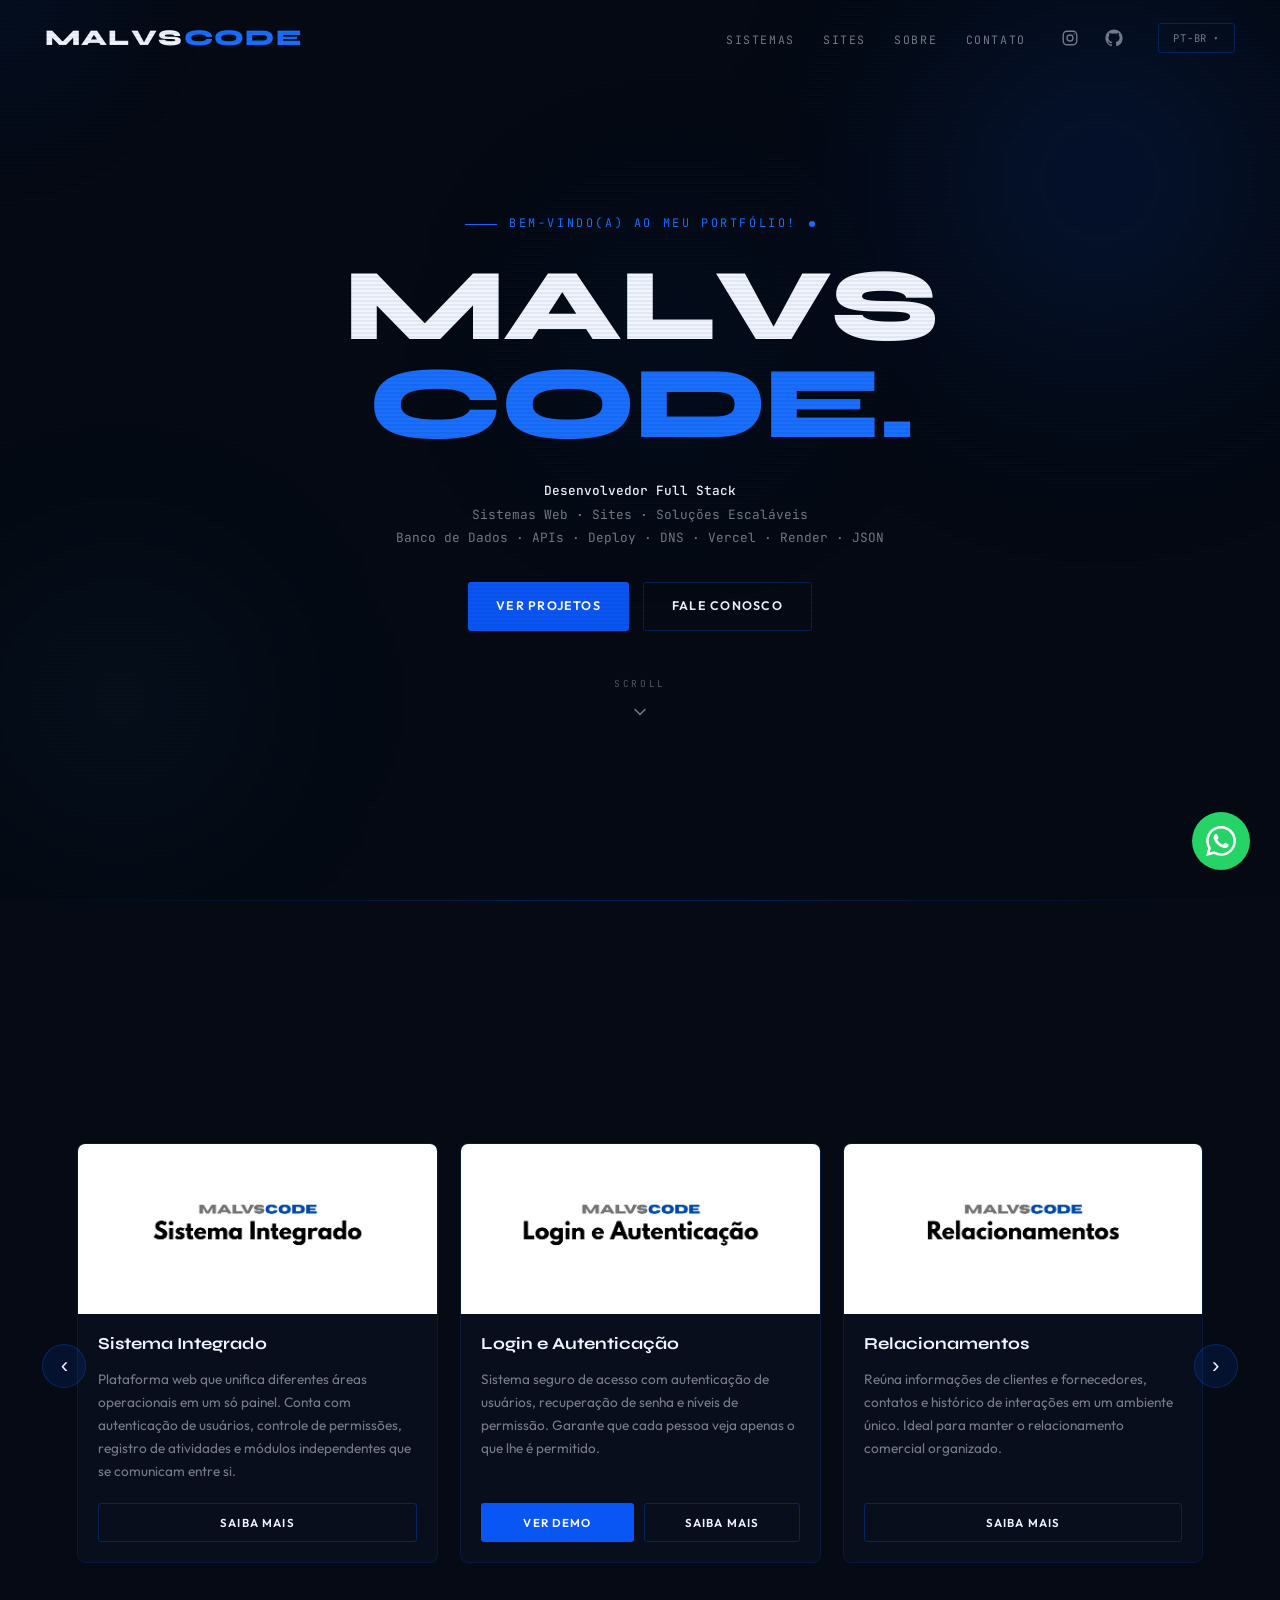
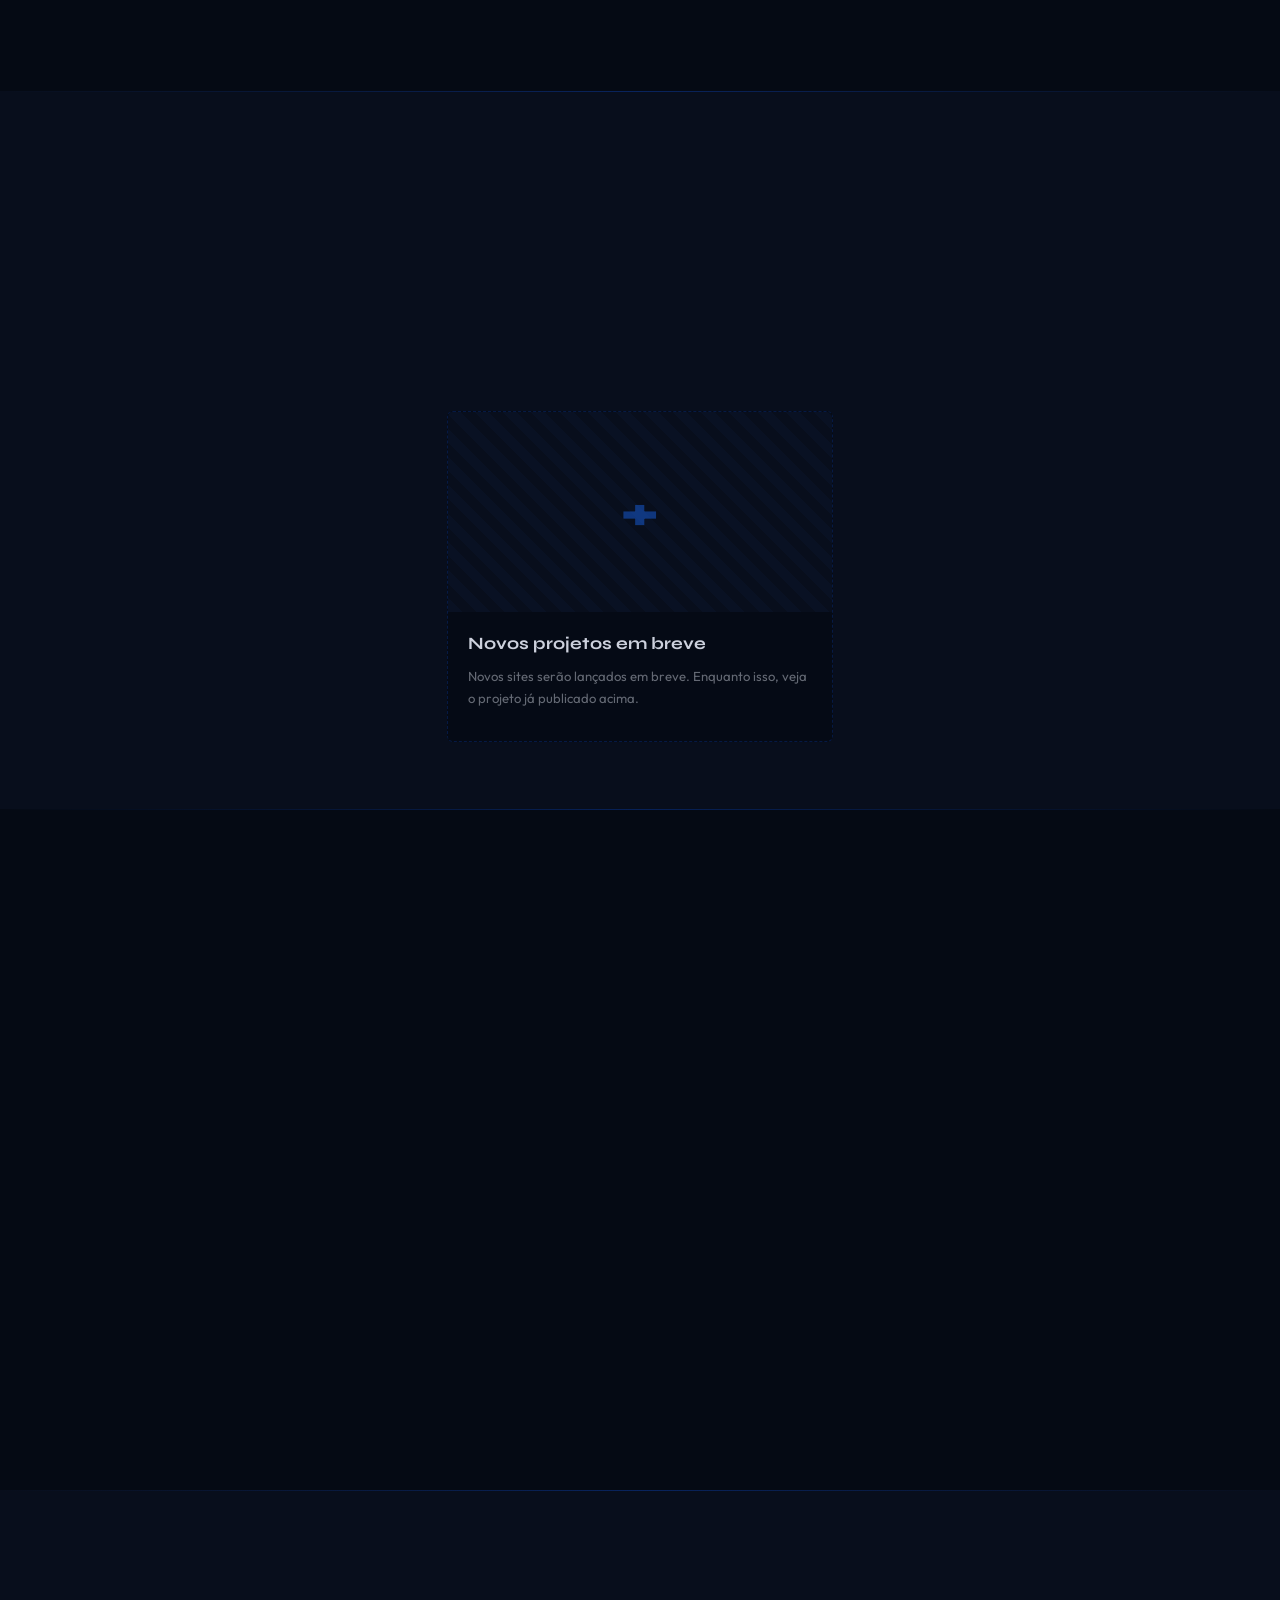
==== index.html @ 78f705e9 "Update index.html" ====
<!DOCTYPE html>
<html lang="pt-BR">
<head>
  <meta charset="UTF-8"/>
  <meta name="viewport" content="width=device-width, initial-scale=1.0"/>
  <title>MALVSCODE</title>
  <meta name="description" content="MALVSCODE desenvolve sites e software robustos, escaláveis e seguros. Sistemas web, APIs, banco de dados e soluções sob medida."/>

  <link rel="icon" type="image/png" href="imagens/malvscode-logo.png" sizes="32x32"/>
  <link rel="shortcut icon" type="image/png" href="imagens/malvscode-logo.png"/>
  <link rel="apple-touch-icon" href="imagens/malvscode-logo.png"/>

  <link rel="preconnect" href="https://fonts.googleapis.com"/>
  <link rel="preconnect" href="https://fonts.gstatic.com" crossorigin/>
  <link href="https://fonts.googleapis.com/css2?family=Syne:wght@400;600;700;800&family=JetBrains+Mono:wght@300;400;500&family=Outfit:wght@300;400;500;600&display=swap" rel="stylesheet"/>
  <link rel="stylesheet" href="styles.css"/>
</head>
<body>

<div class="cursor-glow" id="cursorGlow"></div>
<div class="bg-words" id="bgWords"></div>

<!-- ── NAV ── -->
<nav class="nav" id="nav">
  <div class="nav-logo">
    <a href="#inicio" class="nav-logo-txt">MALVS<span>CODE</span></a>
  </div>
  <button class="hamburger" id="hamburger" aria-label="Menu">
    <span></span><span></span><span></span>
  </button>
  <ul class="nav-links" id="navLinks">
    <li><a href="#sistemas" class="nav-link" data-key="nav-sistemas">Sistemas</a></li>
    <li><a href="#sites" class="nav-link" data-key="nav-sites">Sites</a></li>
    <li><a href="#processo" class="nav-link" data-key="nav-processo">Sobre</a></li>
    <li><a href="#contato" class="nav-link" data-key="nav-contato">Contato</a></li>

    <li class="nav-socials">
      <a href="https://instagram.com/malvscode" target="_blank" rel="noopener noreferrer" class="nav-social" aria-label="Instagram">
        <svg viewBox="0 0 24 24" fill="none" stroke="currentColor" stroke-width="1.8" stroke-linecap="round" stroke-linejoin="round">
          <rect x="3" y="3" width="18" height="18" rx="5" ry="5"/>
          <circle cx="12" cy="12" r="4"/>
          <circle cx="17.5" cy="6.5" r="0.9" fill="currentColor" stroke="none"/>
        </svg>
      </a>
      <a href="https://github.com/malvscodee" target="_blank" rel="noopener noreferrer" class="nav-social" aria-label="GitHub">
        <svg viewBox="0 0 24 24" fill="currentColor" aria-hidden="true">
          <path d="M12 .5C5.65.5.5 5.65.5 12c0 5.08 3.29 9.39 7.86 10.91.58.11.79-.25.79-.55 0-.27-.01-1.16-.02-2.1-3.2.7-3.87-1.36-3.87-1.36-.52-1.33-1.28-1.68-1.28-1.68-1.05-.72.08-.7.08-.7 1.16.08 1.77 1.19 1.77 1.19 1.03 1.77 2.7 1.26 3.36.96.1-.75.4-1.26.73-1.55-2.55-.29-5.24-1.28-5.24-5.69 0-1.26.45-2.29 1.19-3.1-.12-.29-.52-1.46.11-3.05 0 0 .97-.31 3.18 1.18a11.03 11.03 0 0 1 5.79 0c2.2-1.49 3.17-1.18 3.17-1.18.63 1.59.23 2.76.11 3.05.74.81 1.19 1.84 1.19 3.1 0 4.42-2.69 5.39-5.25 5.68.41.36.78 1.06.78 2.14 0 1.55-.01 2.8-.01 3.18 0 .3.21.67.8.55A11.5 11.5 0 0 0 23.5 12C23.5 5.65 18.35.5 12 .5z"/>
        </svg>
      </a>
    </li>

    <li>
      <div class="language-selector" id="langSelector">
        <button type="button" class="lang-current" id="langCurrent">PT-BR <span class="lang-arrow">▾</span></button>
        <div class="lang-dropdown" id="langDropdown">
          <button type="button" class="lang-option active" data-lang="pt">PT-BR</button>
          <button type="button" class="lang-option" data-lang="en">EN</button>
          <button type="button" class="lang-option" data-lang="es">ES</button>
        </div>
      </div>
    </li>
  </ul>
</nav>

<!-- ── WHATSAPP FLUTUANTE ── -->
<a href="https://wa.me/5527998201003?text=Olá!%20Vi%20o%20site%20da%20MALVSCODE%20e%20gostaria%20de%20conversar%20sobre%20um%20projeto." target="_blank" rel="noopener noreferrer" class="whatsapp-float" aria-label="WhatsApp">
  <svg viewBox="0 0 24 24" fill="white">
    <path d="M17.472 14.382c-.297-.149-1.758-.867-2.03-.967-.273-.099-.471-.148-.67.15-.197.297-.767.966-.94 1.164-.173.199-.347.223-.644.075-.297-.15-1.255-.463-2.39-1.475-.883-.788-1.48-1.761-1.653-2.059-.173-.297-.018-.458.13-.606.134-.133.298-.347.446-.52.149-.174.198-.298.298-.497.099-.198.05-.371-.025-.52-.075-.149-.669-1.612-.916-2.207-.242-.579-.487-.5-.669-.51-.173-.008-.371-.01-.57-.01-.198 0-.52.074-.792.372-.272.297-1.04 1.016-1.04 2.479 0 1.462 1.065 2.875 1.213 3.074.149.198 2.096 3.2 5.077 4.487.709.306 1.262.489 1.694.625.712.227 1.36.195 1.871.118.571-.085 1.758-.719 2.006-1.413.248-.694.248-1.289.173-1.413-.074-.124-.272-.198-.57-.347m-5.421 7.403h-.004a9.87 9.87 0 01-5.031-1.378l-.361-.214-3.741.982.998-3.648-.235-.374a9.86 9.86 0 01-1.51-5.26c.001-5.45 4.436-9.884 9.888-9.884 2.64 0 5.122 1.03 6.988 2.898a9.825 9.825 0 012.893 6.994c-.003 5.45-4.437 9.884-9.885 9.884m8.413-18.297A11.815 11.815 0 0012.05 0C5.495 0 .16 5.335.157 11.892c0 2.096.547 4.142 1.588 5.945L.057 24l6.305-1.654a11.882 11.882 0 005.683 1.448h.005c6.554 0 11.89-5.335 11.893-11.893a11.821 11.821 0 00-3.48-8.413z"/>
  </svg>
</a>

<!-- ── HERO ── -->
<section class="hero" id="inicio">
  <div class="orb orb-1"></div>
  <div class="orb orb-2"></div>
  <div class="orb orb-3"></div>
  <div class="container">
    <div class="hero-inner">

      <p class="hero-tag" data-key="hero-tag">Bem-vindo(a) ao meu portfólio!</p>

      <h1 class="hero-name">
        <span class="hero-name-line" data-key="hero-title1">MALVS</span>
        <span class="hero-name-accent" data-key="hero-title2">CODE.</span>
      </h1>

      <p class="hero-role" data-key="hero-role">
        <strong>Desenvolvedor Full Stack</strong><br>
        Sistemas Web · Sites · Soluções Escaláveis<br>
        Banco de Dados · APIs · Deploy · DNS · Vercel · Render · JSON
      </p>

      <div class="hero-actions">
        <a href="#sistemas" class="btn btn-blue" data-key="btn-projetos">Ver Projetos</a>
        <a href="#contato" class="btn btn-outline" data-key="btn-contato">Fale Conosco</a>
      </div>

      <a href="#sistemas" class="scroll-indicator" aria-label="Rolar para baixo">
        <span class="scroll-text">scroll</span>
        <svg class="scroll-chevron" viewBox="0 0 24 24" fill="none" stroke="currentColor" stroke-width="2" stroke-linecap="round" stroke-linejoin="round">
          <polyline points="6 9 12 15 18 9"/>
        </svg>
      </a>

    </div>
  </div>
</section>

<!-- ── SISTEMAS ── -->
<section class="projetos" id="sistemas">
  <div class="divider"></div>
  <div class="container">
    <div class="sec-header reveal">
      <div class="label" data-key="sistemas-label">Sistemas desenvolvidos</div>
      <h2 class="sec-title" data-key="sistemas-title">Projetos & <span>Sistemas Web</span></h2>
    </div>
    <div class="modulos-carousel-container">
      <div class="modulos-carousel-viewport">
        <div class="modulos-carousel-track" id="modulosTrack">

          <!-- Card: Sistema Integrado -->
          <div class="modulo-card" data-modulo="sistema-integrado">
            <div class="modulo-image"><img src="imagens/sistema-integrado/sistema-integrado.png" alt="Sistema Integrado" loading="lazy"/></div>
            <div class="modulo-header"><h3 class="modulo-nome" data-key="modulo1-nome">Sistema Integrado</h3></div>
            <p class="modulo-desc" data-key="modulo1-desc">Plataforma web que unifica diferentes áreas operacionais em um só painel. Conta com autenticação de usuários, controle de permissões, registro de atividades e módulos independentes que se comunicam entre si.</p>
            <div class="modulo-footer">
              <a href="#" class="btn btn-outline btn-sm modulo-saiba-mais" data-modulo="sistema-integrado" data-key="saiba-mais">Saiba Mais</a>
            </div>
          </div>

          <!-- Card: Login e Autenticação -->
          <div class="modulo-card" data-modulo="login-autenticacao">
            <div class="modulo-image"><img src="imagens/login-autenticacao/login-autenticacao.png" alt="Login e Autenticação" loading="lazy"/></div>
            <div class="modulo-header"><h3 class="modulo-nome" data-key="modulo-login-nome">Login e Autenticação</h3></div>
            <p class="modulo-desc" data-key="modulo-login-desc">Sistema seguro de acesso com autenticação de usuários, recuperação de senha e níveis de permissão. Garante que cada pessoa veja apenas o que lhe é permitido.</p>
            <div class="modulo-footer">
              <a href="/sistemas/login-autenticacao/" class="btn btn-blue btn-sm" data-key="ver-demo">Ver Demo</a>
              <a href="#" class="btn btn-outline btn-sm modulo-saiba-mais" data-modulo="login-autenticacao" data-key="saiba-mais">Saiba Mais</a>
            </div>
          </div>

          <!-- Card: Relacionamentos -->
          <div class="modulo-card" data-modulo="relacionamentos">
            <div class="modulo-image"><img src="imagens/relacionamentos/relacionamentos.png" alt="Relacionamentos" loading="lazy"/></div>
            <div class="modulo-header"><h3 class="modulo-nome" data-key="modulo9-nome">Relacionamentos</h3></div>
            <p class="modulo-desc" data-key="modulo9-desc">Reúna informações de clientes e fornecedores, contatos e histórico de interações em um ambiente único. Ideal para manter o relacionamento comercial organizado.</p>
            <div class="modulo-footer">
              <a href="#" class="btn btn-outline btn-sm modulo-saiba-mais" data-modulo="relacionamentos" data-key="saiba-mais">Saiba Mais</a>
            </div>
          </div>

          <!-- Card: Atendimento -->
          <div class="modulo-card" data-modulo="atendimento">
            <div class="modulo-image"><img src="imagens/atendimento/atendimento.png" alt="Sistema de Atendimento" loading="lazy"/></div>
            <div class="modulo-header"><h3 class="modulo-nome" data-key="modulo-atendimento-nome">Atendimento</h3></div>
            <p class="modulo-desc" data-key="modulo-atendimento-desc">Gestão completa de atendimentos e agendamentos: controle de status, observações, histórico do cliente, canais de contato e relatórios operacionais em um só lugar.</p>
            <div class="modulo-footer">
              <a href="/sistemas/atendimento/" class="btn btn-blue btn-sm" data-key="ver-demo">Ver Demo</a>
              <a href="#" class="btn btn-outline btn-sm modulo-saiba-mais" data-modulo="atendimento" data-key="saiba-mais">Saiba Mais</a>
            </div>
          </div>

          <!-- Card: Logística -->
          <div class="modulo-card" data-modulo="logistica">
            <div class="modulo-image"><img src="imagens/logistica/logistica.png" alt="Logística" loading="lazy"/></div>
            <div class="modulo-header"><h3 class="modulo-nome" data-key="modulo2-nome">Logística</h3></div>
            <p class="modulo-desc" data-key="modulo2-desc">Ferramenta para registrar e acompanhar transportadoras, cotações de frete e envios. Permite comparar opções, monitorar prazos, acompanhar status em tempo real e registrar confirmações de entrega.</p>
            <div class="modulo-footer">
              <a href="#" class="btn btn-outline btn-sm modulo-saiba-mais" data-modulo="logistica" data-key="saiba-mais">Saiba Mais</a>
            </div>
          </div>

          <!-- Card: Controle de Preços -->
          <div class="modulo-card" data-modulo="controle-precos">
            <div class="modulo-image"><img src="imagens/controle-precos/controle-precos.png" alt="Controle de Preços" loading="lazy"/></div>
            <div class="modulo-header"><h3 class="modulo-nome" data-key="modulo5-nome">Controle de Preços</h3></div>
            <p class="modulo-desc" data-key="modulo5-desc">Acompanhe os preços de itens e produtos cotados, compare valores entre fornecedores, identifique as melhores oportunidades e consulte o histórico de variações.</p>
            <div class="modulo-footer">
              <a href="#" class="btn btn-outline btn-sm modulo-saiba-mais" data-modulo="controle-precos" data-key="saiba-mais">Saiba Mais</a>
            </div>
          </div>

          <!-- Card: Estoque -->
          <div class="modulo-card" data-modulo="estoque">
            <div class="modulo-image"><img src="imagens/estoque/estoque.png" alt="Estoque" loading="lazy"/></div>
            <div class="modulo-header"><h3 class="modulo-nome" data-key="modulo6-nome">Estoque</h3></div>
            <p class="modulo-desc" data-key="modulo6-desc">Monitore a movimentação de itens e produtos com entradas, saídas, quantidades disponíveis e alertas de estoque baixo. O histórico completo garante rastreabilidade e controle.</p>
            <div class="modulo-footer">
              <a href="#" class="btn btn-outline btn-sm modulo-saiba-mais" data-modulo="estoque" data-key="saiba-mais">Saiba Mais</a>
            </div>
          </div>

          <!-- Card: Compras -->
          <div class="modulo-card" data-modulo="compras">
            <div class="modulo-image"><img src="imagens/compras/compras.png" alt="Compras" loading="lazy"/></div>
            <div class="modulo-header"><h3 class="modulo-nome" data-key="modulo8-nome">Compras</h3></div>
            <p class="modulo-desc" data-key="modulo8-desc">Tenha o histórico completo das suas compras organizado por itens, valores, datas, formas de pagamento e fornecedores. Fácil de consultar e comparar.</p>
            <div class="modulo-footer">
              <a href="#" class="btn btn-outline btn-sm modulo-saiba-mais" data-modulo="compras" data-key="saiba-mais">Saiba Mais</a>
            </div>
          </div>

          <!-- Card: Gestão de Pagamentos -->
          <div class="modulo-card" data-modulo="gestao-pagamentos">
            <div class="modulo-image"><img src="imagens/gestao-pagamentos/gestao-pagamentos.png" alt="Gestão de Pagamentos" loading="lazy"/></div>
            <div class="modulo-header"><h3 class="modulo-nome" data-key="modulo3-nome">Gestão de Pagamentos</h3></div>
            <p class="modulo-desc" data-key="modulo3-desc">Organize contas a pagar e a receber, pagamentos realizados e atrasados, além de histórico e relatórios financeiros. Tenha uma visão clara do seu fluxo de caixa em um só lugar.</p>
            <div class="modulo-footer">
              <a href="#" class="btn btn-outline btn-sm modulo-saiba-mais" data-modulo="gestao-pagamentos" data-key="saiba-mais">Saiba Mais</a>
            </div>
          </div>

        </div>
      </div>
      <button class="modulos-carousel-btn prev" id="modulosPrev" aria-label="Anterior">‹</button>
      <button class="modulos-carousel-btn next" id="modulosNext" aria-label="Próximo">›</button>
      <div class="modulos-carousel-dots" id="modulosDots"></div>
    </div>
  </div>
</section>

<!-- ── SITES ── -->
<section class="sites-section" id="sites">
  <div class="divider"></div>
  <div class="container">
    <div class="sec-header reveal">
      <div class="label" data-key="sites-label">Sites desenvolvidos</div>
      <h2 class="sec-title" data-key="sites-title">Sites & <span>Interfaces</span></h2>
      <p class="sec-subtitle" data-key="sites-sub">Projetos publicados e em desenvolvimento. Novos sites serão adicionados em breve.</p>
    </div>
    <div class="sites-grid">
      <div class="site-card reveal" data-d="1">
        <div class="site-preview">
          <img src="imagens/elevatevision.png" alt="Elevate Vision Agency" class="site-thumbnail" loading="lazy"/>
          <div class="site-preview-overlay"><span class="site-preview-icon">+</span></div>
        </div>
        <div class="site-info">
          <div class="site-name" data-key="site1-nome">Elevate Vision Agency</div>
          <a href="https://www.elevatevision.com.br" target="_blank" rel="noopener noreferrer" class="site-link">
            <span data-key="visitar-site">Visitar site</span>
            <svg width="12" height="12" viewBox="0 0 24 24" fill="none" stroke="currentColor" stroke-width="2.5"><line x1="5" y1="12" x2="19" y2="12"/><polyline points="12 5 19 12 12 19"/></svg>
          </a>
        </div>
      </div>

      <div class="site-card site-card-coming reveal" data-d="2">
        <div class="site-preview site-preview-coming">
          <span class="coming-icon">+</span>
        </div>
        <div class="site-info">
          <div class="site-name" data-key="site-coming-title">Novos projetos em breve</div>
          <p class="site-desc" data-key="site-coming-desc">Novos sites serão lançados em breve. Enquanto isso, veja o projeto já publicado acima.</p>
        </div>
      </div>
    </div>
  </div>
</section>

<!-- ── SOBRE O MEU TRABALHO ── -->
<section class="processo-section" id="processo">
  <div class="divider"></div>
  <div class="container">
    <div class="sec-header reveal">
      <div class="label" data-key="processo-label">Sobre o meu trabalho</div>
      <h2 class="sec-title" data-key="processo-title">Como eu <span>trabalho</span></h2>
      <p class="sec-subtitle" data-key="processo-sub">Um processo claro e transparente, do primeiro contato ao suporte contínuo — para você saber exatamente o que esperar em cada etapa.</p>
    </div>

    <div class="processo-grid">
      <div class="processo-card reveal" data-d="1">
        <div class="processo-num">01</div>
        <h3 class="processo-title" data-key="processo1-title">Descoberta</h3>
        <p class="processo-desc" data-key="processo1-desc">Conversamos sobre sua ideia, objetivos e necessidades. Entendo o contexto do seu negócio antes de propor qualquer solução.</p>
      </div>

      <div class="processo-card reveal" data-d="2">
        <div class="processo-num">02</div>
        <h3 class="processo-title" data-key="processo2-title">Planejamento</h3>
        <p class="processo-desc" data-key="processo2-desc">Definimos escopo, funcionalidades, prazos e investimento. Você recebe uma proposta clara, sem letras miúdas.</p>
      </div>

      <div class="processo-card reveal" data-d="3">
        <div class="processo-num">03</div>
        <h3 class="processo-title" data-key="processo3-title">Desenvolvimento</h3>
        <p class="processo-desc" data-key="processo3-desc">Codificação com acompanhamento. Você vê o progresso em tempo real e pode sugerir ajustes durante o caminho.</p>
      </div>

      <div class="processo-card reveal" data-d="4">
        <div class="processo-num">04</div>
        <h3 class="processo-title" data-key="processo4-title">Entrega & Deploy</h3>
        <p class="processo-desc" data-key="processo4-desc">Publicação, configuração de domínio, DNS e testes finais. Seu projeto no ar, funcionando e pronto para uso.</p>
      </div>

      <div class="processo-card reveal" data-d="4">
        <div class="processo-num">05</div>
        <h3 class="processo-title" data-key="processo5-title">Suporte</h3>
        <p class="processo-desc" data-key="processo5-desc">Acompanhamento pós-entrega, correções e evolução contínua. Seu sistema não fica parado no tempo.</p>
      </div>
    </div>
  </div>
</section>

<!-- ── CONTATO ── -->
<section class="contato" id="contato">
  <div class="divider"></div>
  <div class="container">
    <div class="contato-inner reveal">
      <div class="label" data-key="contato-label">Contato</div>
      <h2 class="sec-title" data-key="contato-title">Vamos <span>trabalhar juntos?</span></h2>
      <p class="contato-sub" data-key="contato-sub">Disponível para novos projetos.<br>Entre em contato e vamos conversar sobre sua ideia.</p>

      <div class="contact-cards">
        <a href="tel:+5527998201003" class="contact-card">
          <div class="contact-icon">
            <svg width="20" height="20" viewBox="0 0 24 24" fill="none" stroke="currentColor" stroke-width="1.8"><path d="M22 16.92v3a2 2 0 01-2.18 2 19.79 19.79 0 01-8.63-3.07A19.5 19.5 0 013.07 9.81a19.79 19.79 0 01-3.07-8.68A2 2 0 012 1h3a2 2 0 012 1.72c.127.96.361 1.903.7 2.81a2 2 0 01-.45 2.11L6.09 8.91a16 16 0 006 6l1.27-1.27a2 2 0 012.11-.45c.907.339 1.85.573 2.81.7A2 2 0 0122 16.92z"/></svg>
          </div>
          <div>
            <div class="contact-label" data-key="telefone">WhatsApp / Telefone</div>
            <div class="contact-value">(27) 99820-1003</div>
          </div>
        </a>
        <a href="mailto:malvscode@gmail.com" class="contact-card">
          <div class="contact-icon">
            <svg width="20" height="20" viewBox="0 0 24 24" fill="none" stroke="currentColor" stroke-width="1.8"><path d="M4 4h16c1.1 0 2 .9 2 2v12c0 1.1-.9 2-2 2H4c-1.1 0-2-.9-2-2V6c0-1.1.9-2 2-2z"/><polyline points="22,6 12,13 2,6"/></svg>
          </div>
          <div>
            <div class="contact-label" data-key="email">E-mail</div>
            <div class="contact-value">malvscode@gmail.com</div>
          </div>
        </a>
      </div>

      <div class="contact-cards contact-cards-socials">
        <a href="https://instagram.com/malvscode" target="_blank" rel="noopener noreferrer" class="contact-card">
          <div class="contact-icon">
            <svg width="20" height="20" viewBox="0 0 24 24" fill="none" stroke="currentColor" stroke-width="1.8" stroke-linecap="round" stroke-linejoin="round">
              <rect x="3" y="3" width="18" height="18" rx="5" ry="5"/>
              <circle cx="12" cy="12" r="4"/>
              <circle cx="17.5" cy="6.5" r="0.9" fill="currentColor" stroke="none"/>
            </svg>
          </div>
          <div>
            <div class="contact-label" data-key="instagram-label">Instagram</div>
            <div class="contact-value">@malvscode</div>
          </div>
        </a>
        <a href="https://github.com/malvscodee" target="_blank" rel="noopener noreferrer" class="contact-card">
          <div class="contact-icon">
            <svg width="20" height="20" viewBox="0 0 24 24" fill="currentColor" aria-hidden="true">
              <path d="M12 .5C5.65.5.5 5.65.5 12c0 5.08 3.29 9.39 7.86 10.91.58.11.79-.25.79-.55 0-.27-.01-1.16-.02-2.1-3.2.7-3.87-1.36-3.87-1.36-.52-1.33-1.28-1.68-1.28-1.68-1.05-.72.08-.7.08-.7 1.16.08 1.77 1.19 1.77 1.19 1.03 1.77 2.7 1.26 3.36.96.1-.75.4-1.26.73-1.55-2.55-.29-5.24-1.28-5.24-5.69 0-1.26.45-2.29 1.19-3.1-.12-.29-.52-1.46.11-3.05 0 0 .97-.31 3.18 1.18a11.03 11.03 0 0 1 5.79 0c2.2-1.49 3.17-1.18 3.17-1.18.63 1.59.23 2.76.11 3.05.74.81 1.19 1.84 1.19 3.1 0 4.42-2.69 5.39-5.25 5.68.41.36.78 1.06.78 2.14 0 1.55-.01 2.8-.01 3.18 0 .3.21.67.8.55A11.5 11.5 0 0 0 23.5 12C23.5 5.65 18.35.5 12 .5z"/>
            </svg>
          </div>
          <div>
            <div class="contact-label" data-key="github-label">GitHub</div>
            <div class="contact-value">malvscodee</div>
          </div>
        </a>
      </div>

      <div class="contact-cta">
        <a href="https://wa.me/5527998201003?text=Olá!%20Vi%20o%20site%20da%20MALVSCODE%20e%20gostaria%20de%20conversar%20sobre%20um%20projeto." target="_blank" rel="noopener noreferrer" class="btn btn-blue">
          <svg width="17" height="17" viewBox="0 0 24 24" fill="currentColor"><path d="M17.472 14.382c-.297-.149-1.758-.867-2.03-.967-.273-.099-.471-.148-.67.15-.197.297-.767.966-.94 1.164-.173.199-.347.223-.644.075-.297-.15-1.255-.463-2.39-1.475-.883-.788-1.48-1.761-1.653-2.059-.173-.297-.018-.458.13-.606.134-.133.298-.347.446-.52.149-.174.198-.298.298-.497.099-.198.05-.371-.025-.52-.075-.149-.669-1.612-.916-2.207-.242-.579-.487-.5-.669-.51-.173-.008-.371-.01-.57-.01-.198 0-.52.074-.792.372-.272.297-1.04 1.016-1.04 2.479 0 1.462 1
---- styles.css ----
/* ═══════════════════════════════════════════
   MALVSCODE PORTFOLIO — DARK TECH AESTHETIC
═══════════════════════════════════════════ */
:root {
  --bg:       #050a14;
  --bg2:      #080e1c;
  --bg3:      #0a1225;
  --blue:     #0a56f5;
  --blue-b:   #1a6fff;
  --blue-dim: rgba(10,86,245,0.12);
  --blue-bd:  rgba(10,86,245,0.3);
  --cyan:     #38bdf8;
  --white:    #f0f4ff;
  --muted:    rgba(240,244,255,0.48);
  --soft:     rgba(240,244,255,0.78);
  --mono:     'JetBrains Mono', monospace;
  --display:  'Syne', sans-serif;
  --body:     'Outfit', sans-serif;
  --ease:     cubic-bezier(0.22,1,0.36,1);
  --max:      1320px;

  --carousel-gap: 22px;
  --carousel-cards: 3;
}
*,*::before,*::after{box-sizing:border-box;margin:0;padding:0}
html{scroll-behavior:smooth;font-size:16px}
body{
  background:var(--bg);
  color:var(--white);
  font-family:var(--body);
  line-height:1.65;
  overflow-x:hidden;
  -webkit-font-smoothing:antialiased;
}
a{text-decoration:none;color:inherit}
ul{list-style:none}
img{max-width:100%;display:block}

/* ── BACKGROUND ANIMADO ── */
.bg-words {
  position: fixed;
  inset: 0;
  z-index: 0;
  pointer-events: none;
  overflow: hidden;
  opacity: 0.10;
}
.word {
  position: absolute;
  font-family: var(--mono);
  font-size: 0.7rem;
  color: var(--white);
  white-space: nowrap;
  animation: floatWord 35s linear infinite;
  opacity: 0.3;
  text-shadow: 0 0 20px rgba(10,86,245,0.08);
}
@keyframes floatWord {
  0% { transform: translateY(0) translateX(0); opacity: 0.1; }
  10% { opacity: 0.4; }
  90% { opacity: 0.4; }
  100% { transform: translateY(-100vh) translateX(30px); opacity: 0; }
}

/* ── CURSOR GLOW ── */
.cursor-glow{
  position:fixed;width:420px;height:420px;border-radius:50%;
  background:radial-gradient(circle,rgba(10,86,245,0.06) 0%,transparent 70%);
  pointer-events:none;z-index:0;transform:translate(-50%,-50%);
  transition:transform 0.08s linear;
}

/* ── SCANLINES ── */
body::after{
  content:'';position:fixed;inset:0;pointer-events:none;z-index:9999;
  background:repeating-linear-gradient(0deg,transparent,transparent 2px,rgba(0,0,0,0.05) 2px,rgba(0,0,0,0.05) 4px);
}

/* ── CONTAINER ── */
.container{
  max-width:var(--max);
  margin:0 auto;
  padding:0 clamp(20px, 3vw, 48px);
  position:relative;
  z-index:1;
  width:100%;
}

/* ── REVEAL ── */
.reveal{opacity:0;transform:translateY(36px);transition:opacity 0.75s var(--ease),transform 0.75s var(--ease)}
.reveal.vis{opacity:1;transform:none}
.reveal[data-d="1"]{transition-delay:.08s}
.reveal[data-d="2"]{transition-delay:.16s}
.reveal[data-d="3"]{transition-delay:.24s}
.reveal[data-d="4"]{transition-delay:.32s}

/* ── LABEL / TITLE ── */
.label{
  font-family:var(--mono);
  font-size:0.72rem;
  font-weight:400;
  letter-spacing:0.22em;text-transform:uppercase;color:var(--blue-b);
  display:inline-flex;align-items:center;gap:10px;margin-bottom:18px;
}
.label::before{content:'//';color:var(--blue-b);opacity:0.5}

.sec-title{
  font-family:var(--display);
  font-size:clamp(1.7rem, 3vw, 2.6rem);
  font-weight:800;line-height:1.1;color:var(--white);
}
.sec-title span{color:var(--blue-b)}

.sec-subtitle{
  font-size:0.95rem;
  color:var(--muted);
  line-height:1.8;
  max-width:640px;
  margin-top:14px;
}

/* ── BUTTONS ── */
.btn{
  display:inline-flex;align-items:center;gap:9px;
  padding:13px 28px;
  font-family:var(--body);
  font-size:0.78rem;
  font-weight:600;letter-spacing:0.1em;text-transform:uppercase;
  border:none;cursor:pointer;border-radius:3px;
  transition:all 0.3s var(--ease);position:relative;overflow:hidden;
}
.btn::after{
  content:'';position:absolute;inset:0;
  background:rgba(255,255,255,0.06);opacity:0;transition:opacity 0.3s;
}
.btn:hover::after{opacity:1}
.btn-blue{background:var(--blue);color:#fff}
.btn-blue:hover{background:var(--blue-b);transform:translateY(-2px);box-shadow:0 8px 32px rgba(10,86,245,0.4)}
.btn-outline{background:transparent;color:var(--white);border:1px solid var(--blue-bd)}
.btn-outline:hover{border-color:var(--blue);color:var(--cyan);transform:translateY(-2px)}
.btn-sm{padding:9px 22px;font-size:0.72rem}

/* ── WHATSAPP FLOAT ── */
.whatsapp-float {
  position: fixed;
  bottom: 30px;
  right: 30px;
  z-index: 10000;
  width: 58px;
  height: 58px;
  background: #25d366;
  border-radius: 50%;
  display: flex;
  align-items: center;
  justify-content: center;
  transition: transform 0.25s var(--ease), background 0.25s var(--ease);
  cursor: pointer;
}
.whatsapp-float:hover {
  transform: scale(1.06);
  background: #20bd5a;
}
.whatsapp-float svg { width: 30px; height: 30px; }

/* ═══════════════════════════════════════════
   NAV
═══════════════════════════════════════════ */
.nav{
  position:fixed;top:0;left:0;right:0;z-index:1000;
  display:flex;align-items:center;justify-content:space-between;
  padding:20px clamp(24px, 3.5vw, 48px);
  transition:all 0.4s var(--ease);
}
.nav.scrolled{
  background:rgba(5,10,20,0.92);backdrop-filter:blur(20px);
  padding:12px clamp(24px, 3.5vw, 48px);
  border-bottom:1px solid rgba(10,86,245,0.15);
}
.nav-logo{display:flex;align-items:center;gap:12px}
.nav-logo-txt{
  font-family:var(--display);
  font-size:1.4rem;
  font-weight:800;
  letter-spacing:0.06em;color:var(--white);
  text-decoration:none;
  cursor:pointer;
  transition:opacity 0.25s var(--ease);
}
.nav-logo-txt:hover{ opacity:0.85; }
.nav-logo-txt span{color:var(--blue-b)}

.nav-links{display:flex;align-items:center;gap:clamp(20px, 2.2vw, 34px)}
.nav-link{
  font-family:var(--mono);
  font-size:0.72rem;
  font-weight:400;
  letter-spacing:0.14em;text-transform:uppercase;color:var(--muted);
  transition:color 0.3s;position:relative;
}
.nav-link::after{
  content:'';position:absolute;bottom:-3px;left:0;right:0;
  height:1px;background:var(--blue-b);transform:scaleX(0);
  transition:transform 0.3s var(--ease);transform-origin:left;
}
.nav-link:hover{color:var(--white)}
.nav-link:hover::after{transform:scaleX(1)}

.nav-socials{
  display:flex;
  align-items:center;
  gap:12px;
}
.nav-social{
  display:inline-flex;
  align-items:center;
  justify-content:center;
  width:32px;
  height:32px;
  color:var(--muted);
  border-radius:50%;
  transition:color 0.25s var(--ease), transform 0.25s var(--ease), background 0.25s var(--ease);
}
.nav-social svg{ width:18px; height:18px; }
.nav-social:hover{
  color:var(--blue-b);
  background:var(--blue-dim);
  transform:translateY(-1px);
}

.hamburger{display:none;flex-direction:column;gap:5px;background:none;border:none;cursor:pointer;padding:4px}
.hamburger span{display:block;width:22px;height:1px;background:var(--white);transition:all 0.35s var(--ease)}
.hamburger.open span:nth-child(1){transform:translateY(6px) rotate(45deg)}
.hamburger.open span:nth-child(2){opacity:0}
.hamburger.open span:nth-child(3){transform:translateY(-6px) rotate(-45deg)}

/* ── LANGUAGE SELECTOR ── */
.language-selector { position: relative; }
.lang-current {
  background: transparent;
  border: 1px solid var(--blue-bd);
  color: var(--muted);
  padding: 7px 14px;
  border-radius: 3px;
  font-family: var(--mono);
  font-size: 0.66rem;
  cursor: pointer;
  transition: all 0.3s var(--ease);
  letter-spacing: 0.08em;
  display: flex;
  align-items: center;
  gap: 6px;
  white-space: nowrap;
}
.lang-current:hover{ border-color: var(--blue); color: var(--white); }
.lang-arrow{ font-size: 0.6rem; transition: transform 0.25s var(--ease); }
.language-selector.open .lang-arrow{ transform: rotate(180deg); }

.lang-dropdown{
  display: none;
  flex-direction: column;
  position: absolute;
  top: calc(100% + 8px);
  left: 0;
  min-width: 100px;
  background: var(--bg2);
  border: 1px solid rgba(10,86,245,0.25);
  border-radius: 6px;
  overflow: hidden;
  z-index: 1200;
  box-shadow: 0 16px 40px rgba(0,0,0,0.45);
}
.language-selector.open .lang-dropdown{ display: flex; }

.lang-option{
  background: transparent;
  border: none;
  color: var(--muted);
  padding: 10px 16px;
  font-family: var(--mono);
  font-size: 0.62rem;
  letter-spacing: 0.08em;
  text-align: left;
  cursor: pointer;
  transition: all 0.2s var(--ease);
}
.lang-option:hover{ background: var(--blue-dim); color: var(--white); }
.lang-option.active{ color: var(--blue-b); background: var(--blue-dim); cursor: default; }

/* ═══════════════════════════════════════════
   HERO
═══════════════════════════════════════════ */
.hero{
  position:relative;
  min-height:100vh;
  min-height:100svh;
  display:flex;
  align-items:center;
  justify-content:center;
  padding:clamp(90px, 11vh, 130px) 0 clamp(50px, 7vh, 80px);
  overflow:hidden;
}

.orb{position:absolute;border-radius:50%;filter:blur(100px);pointer-events:none}
.orb-1{width:560px;height:560px;background:radial-gradient(circle,rgba(10,86,245,0.20) 0%,transparent 65%);right:-100px;top:-100px;animation:float1 14s ease-in-out infinite}
.orb-2{width:400px;height:400px;background:radial-gradient(circle,rgba(56,189,248,0.08) 0%,transparent 65%);left:-80px;bottom:0;animation:float2 18s ease-in-out infinite}
.orb-3{width:320px;height:320px;background:radial-gradient(circle,rgba(10,86,245,0.12) 0%,transparent 65%);left:40%;top:20%;animation:float1 10s ease-in-out infinite reverse}
@keyframes float1{0%,100%{transform:translateY(0)}50%{transform:translateY(-30px)}}
@keyframes float2{0%,100%{transform:translateY(0)}50%{transform:translateY(25px)}}

.hero-inner{
  position:relative;
  z-index:1;
  display:flex;
  flex-direction:column;
  align-items:center;
  text-align:center;
  width:min(92vw, 900px);
  margin:0 auto;
  padding:0 8px;
}

.hero-tag{
  font-family:var(--mono);
  font-size:0.74rem;
  letter-spacing:0.22em;
  text-transform:uppercase;color:var(--blue-b);
  margin-bottom:clamp(16px, 2.6vh, 24px);
  display:inline-flex;align-items:center;gap:12px;
  opacity:0;animation:fadeUp 0.8s var(--ease) 0.1s forwards;
}
.hero-tag::before{content:'';width:32px;height:1px;background:var(--blue-b)}
.hero-tag::after{content:'';width:6px;height:6px;border-radius:50%;background:var(--blue-b);animation:blink 1.4s ease infinite}
@keyframes blink{0%,100%{opacity:1}50%{opacity:0.2}}

.hero-name{
  font-family:var(--display);
  font-size:clamp(3rem, 8vw, 7rem);
  font-weight:800;
  line-height:0.95;
  letter-spacing:-0.025em;
  color:var(--white);
  margin-bottom:clamp(22px, 3vh, 32px);
  display:flex;
  flex-direction:column;
  align-items:center;
  opacity:0;animation:fadeUp 0.9s var(--ease) 0.25s forwards;
}
.hero-name-line{ display:block; color:var(--white); }
.hero-name-accent{ display:block; color:var(--blue-b); }

.hero-role{
  font-family:var(--mono);
  font-size:clamp(0.8rem, 1vw, 0.95rem);
  color:var(--muted);
  margin-bottom:clamp(28px, 3.6vh, 42px);
  line-height:1.85;
  max-width:720px;
  opacity:0;animation:fadeUp 0.9s var(--ease) 0.4s forwards;
}
.hero-role strong{color:var(--white);font-weight:500}

.hero-actions{
  display:flex;
  gap:14px;
  flex-wrap:wrap;
  justify-content:center;
  opacity:0;animation:fadeUp 0.9s var(--ease) 0.55s forwards;
}

.scroll-indicator{
  display:flex;
  flex-direction:column;
  align-items:center;
  gap:10px;
  margin-top:clamp(32px, 5vh, 56px);
  color:var(--muted);
  text-decoration:none;
  transition:color 0.3s var(--ease);
  opacity:0;
  animation:fadeUp 0.9s var(--ease) 0.75s forwards;
  cursor:pointer;
}
.scroll-indicator:hover{ color:var(--blue-b); }

.scroll-text{
  font-family:var(--mono);
  font-size:0.6rem;
  letter-spacing:0.28em;
  text-transform:uppercase;
  opacity:0.7;
}
.scroll-chevron{
  width:20px;
  height:20px;
  animation:scrollBounce 1.8s ease-in-out infinite;
}
@keyframes scrollBounce{
  0%,100%{ transform:translateY(0); opacity:0.5; }
  50%    { transform:translateY(6px); opacity:1; }
}

@keyframes fadeUp{from{opacity:0;transform:translateY(28px)}to{opacity:1;transform:none}}

/* ═══════════════════════════════════════════
   SECTIONS COMMON
═══════════════════════════════════════════ */
section{
  padding:clamp(70px, 8vw, 110px) 0;
  position:relative;
  z-index:1;
}
.sec-header{margin-bottom:clamp(40px, 4.5vw, 56px)}

.divider{
  position:absolute;top:0;left:0;right:0;height:1px;
  background:linear-gradient(90deg,transparent,rgba(10,86,245,0.3),transparent);
}

/* ═══════════════════════════════════════════
   CARROSSEL DE MÓDULOS
═══════════════════════════════════════════ */
.modulos-carousel-container {
  position: relative;
  width: 100%;
  margin: 0;
  padding: 0 clamp(20px, 3vw, 44px);
}

.modulos-carousel-viewport {
  overflow: hidden;
  width: 100%;
  border-radius: 8px;
}

.modulos-carousel-track {
  display: flex;
  transition: transform 0.5s var(--ease);
  gap: var(--carousel-gap);
  padding: 0;
  will-change: transform;
}

.modulo-card {
  flex: 0 0 calc((100% - (var(--carousel-cards) - 1) * var(--carousel-gap)) / var(--carousel-cards));
  background: var(--bg2);
  border: 1px solid rgba(10,86,245,0.15);
  border-radius: 8px;
  overflow: hidden;
  transition: border-color 0.35s var(--ease), box-shadow 0.35s var(--ease), transform 0.35s var(--ease);
  display: flex;
  flex-direction: column;
}
.modulo-card:hover {
  border-color: rgba(10,86,245,0.4);
  transform: translateY(-4px);
  box-shadow: 0 16px 48px rgba(10,86,245,0.12);
}
.modulo-image {
  width: 100%;
  height: 170px;
  overflow: hidden;
  background: var(--bg3);
}
.modulo-image img {
  width: 100%;
  height: 100%;
  object-fit: cover;
  transition: transform 0.4s var(--ease);
}
.modulo-card:hover .modulo-image img { transform: scale(1.05); }

.modulo-header {
  padding: 16px 20px 0;
  display: flex;
  align-items: center;
  gap: 12px;
}
.modulo-nome {
  font-family: var(--display);
  font-size: 1.05rem;
  font-weight: 700;
  color: var(--white);
}
.modulo-desc {
  padding: 0 20px;
  font-size: 0.85rem;
  color: var(--muted);
  line-height: 1.7;
  flex: 1;
  margin: 10px 0 20px;
}
.modulo-footer {
  padding: 0 20px 20px;
  display: flex;
  gap: 10px;
  flex-wrap: wrap;
}
.modulo-footer .btn {
  flex: 1;
  justify-content: center;
  min-width: 80px;
}

.modulos-carousel-btn {
  position: absolute;
  top: 50%;
  transform: translateY(-50%);
  background: var(--blue-dim);
  border: 1px solid var(--blue-bd);
  color: var(--white);
  width: 44px;
  height: 44px;
  border-radius: 50%;
  cursor: pointer;
  font-size: 1.4rem;
  transition: all 0.3s var(--ease);
  z-index: 2;
  display: flex;
  align-items: center;
  justify-content: center;
}
.modulos-carousel-btn:hover {
  background: var(--blue);
  border-color: var(--blue);
}
.modulos-carousel-btn.prev { left: 4px; }
.modulos-carousel-btn.next { right: 4px; }

.modulos-carousel-dots {
  display: flex;
  justify-content: center;
  gap: 10px;
  margin-top: 26px;
}
.modulos-carousel-dot {
  width: 10px;
  height: 10px;
  border-radius: 50%;
  background: var(--blue-bd);
  border: none;
  cursor: pointer;
  transition: all 0.3s var(--ease);
}
.modulos-carousel-dot.active {
  background: var(--blue);
  width: 30px;
  border-radius: 5px;
}
.modulos-carousel-dot:hover { background: var(--blue-b); }

/* ═══════════════════════════════════════════
   SITES
═══════════════════════════════════════════ */
.sites-section{background:var(--bg2)}
.sites-grid{
  display:grid;
  grid-template-columns:repeat(auto-fill,minmax(320px,1fr));
  gap:24px;
}
.site-card{
  background:var(--bg);border:1px solid rgba(10,86,245,0.15);
  border-radius:6px;overflow:hidden;transition:all 0.35s var(--ease);
}
.site-card:hover{border-color:rgba(10,86,245,0.4);transform:translateY(-4px);box-shadow:0 16px 48px rgba(10,86,245,0.12)}
.site-preview{
  height:200px;
  background:var(--bg3);
  position:relative;
  overflow:hidden;
}
.site-thumbnail {
  width: 100%;
  height: 100%;
  object-fit: cover;
  transition: transform 0.4s var(--ease);
}
.site-card:hover .site-thumbnail { transform: scale(1.05); }
.site-preview-overlay {
  position: absolute;
  inset: 0;
  background: rgba(5,10,20,0.5);
  display: flex;
  align-items: center;
  justify-content: center;
  opacity: 0;
  transition: opacity 0.4s var(--ease);
}
.site-card:hover .site-preview-overlay { opacity: 1; }
.site-preview-icon{font-size:2.5rem;opacity:0.8}
.site-info{padding:18px 20px}
.site-name{font-family:var(--display);font-size:1.08rem;font-weight:700;color:var(--white);margin-bottom:6px}
.site-desc{font-size:0.82rem;color:var(--muted);line-height:1.7;margin-bottom:14px}
.site-link{
  display:inline-flex;align-items:center;gap:6px;
  font-family:var(--mono);font-size:0.68rem;letter-spacing:0.12em;
  text-transform:uppercase;color:var(--blue-b);transition:gap 0.25s,color 0.25s;
}
.site-link:hover{gap:10px;color:var(--cyan)}

.site-card-coming {
  border-style: dashed;
  border-color: rgba(10,86,245,0.25);
  opacity: 0.85;
}
.site-preview-coming {
  display: flex;
  align-items: center;
  justify-content: center;
  background: repeating-linear-gradient(45deg, var(--bg3) 0 10px, var(--bg2) 10px 20px);
}
.coming-icon {
  font-family: var(--display);
  font-size: 3rem;
  font-weight: 800;
  color: var(--blue-b);
  opacity: 0.5;
}

/* ═══════════════════════════════════════════
   SOBRE O MEU TRABALHO
═══════════════════════════════════════════ */
.processo-section{background:var(--bg)}
.processo-grid{
  display:grid;
  grid-template-columns:repeat(auto-fit, minmax(220px, 1fr));
  gap:20px;
}
.processo-card{
  background:var(--bg2);
  border:1px solid rgba(10,86,245,0.15);
  border-radius:6px;
  padding:26px 22px;
  transition:all 0.35s var(--ease);
  position:relative;
  overflow:hidden;
}
.processo-card:hover{
  border-color:rgba(10,86,245,0.4);
  transform:translateY(-4px);
  box-shadow:0 16px 48px rgba(10,86,245,0.1);
}
.processo-num{
  font-family:var(--mono);
  font-size:0.72rem;
  letter-spacing:0.2em;
  color:var(--blue-b);
  margin-bottom:14px;
  opacity:0.8;
}
.processo-title{
  font-family:var(--display);
  font-size:1.05rem;
  font-weight:700;
  color:var(--white);
  margin-bottom:10px;
}
.processo-desc{
  font-size:0.85rem;
  color:var(--muted);
  line-height:1.75;
}

/* ═══════════════════════════════════════════
   CONTATO
═══════════════════════════════════════════ */
.contato{background:var(--bg2)}
.contato-inner{
  max-width:780px;margin:0 auto;text-align:center;
}
.contato-sub{font-size:1rem;color:var(--muted);margin:20px 0 44px;line-height:1.8}
.contact-cards{
  display:grid;
  grid-template-columns:1fr 1fr;
  gap:16px;
  margin-bottom:44px;
}
.contact-cards-socials{
  margin-top:-28px;
}
.contact-card{
  background:var(--bg);border:1px solid rgba(10,86,245,0.18);
  border-radius:6px;padding:26px 22px;text-align:left;
  transition:all 0.3s var(--ease);display:flex;align-items:center;gap:16px;
}
.contact-card:hover{border-color:var(--blue-bd);background:var(--blue-dim);transform:translateY(-3px)}
.contact-icon{
  width:46px;height:46px;border-radius:5px;background:var(--blue-dim);
  border:1px solid var(--blue-bd);display:flex;align-items:center;justify-content:center;
  flex-shrink:0;color:var(--blue-b);
}
.contact-label{font-family:var(--mono);font-size:0.64rem;letter-spacing:0.15em;text-transform:uppercase;color:var(--muted);margin-bottom:4px}
.contact-value{font-size:0.95rem;color:var(--white);font-weight:500}
.contact-cta{display:flex;gap:14px;justify-content:center;flex-wrap:wrap}

/* ═══════════════════════════════════════════
   FOOTER
═══════════════════════════════════════════ */
.footer{
  border-top:1px solid rgba(10,86,245,0.12);
  padding:32px 0;background:var(--bg2);
}
.footer-inner{
  display:flex;align-items:center;justify-content:space-between;
  gap:16px;flex-wrap:wrap;
}
.footer-logo{
  font-family:var(--display);
  font-size:1.1rem;
  font-weight:800;
  letter-spacing:0.06em;
}
.footer-logo span{color:var(--blue-b)}
.footer-copy{
  font-family:var(--mono);font-size:0.66rem;color:var(--muted);
  letter-spacing:0.1em;word-break:break-all;text-align:center;
}

/* ═══════════════════════════════════════════
   RESPONSIVE
═══════════════════════════════════════════ */
@media (min-width: 1025px) {
  :root {
    --carousel-cards: 3;
    --carousel-gap: 22px;
  }
}

@media (max-width: 1024px) {
  :root {
    --carousel-cards: 2;
    --carousel-gap: 16px;
  }
  .modulos-carousel-container { padding: 0 clamp(18px, 2.6vw, 28px); }
  .modulos-carousel-btn { width: 40px; height: 40px; font-size: 1.25rem; }
  .modulo-image { height: 150px; }
  .hero-inner { width: min(94vw, 720px); }
}

@media (max-width: 960px){
  .nav{padding:18px 24px}
  .nav.scrolled{padding:12px 24px}
  .nav-links{
    position:fixed;top:0;right:-100%;width:280px;height:100vh;
    background:rgba(5,10,20,0.98);backdrop-filter:blur(24px);
    border-left:1px solid rgba(10,86,245,0.15);flex-direction:column;
    justify-content:center;gap:22px;padding:40px 32px;
    transition:right 0.4s var(--ease);
  }
  .nav-links.open{right:0}
  .nav-link{font-size:0.85rem}
  .hamburger{display:flex}
  .nav-links{align-items:center}

  .language-selector{ margin-top: 6px; }
  .lang-dropdown{
    position: static;
    display: none;
    box-shadow: none;
    border: none;
    background: transparent;
    align-items: center;
    margin-top: 0;
  }
  .language-selector.open .lang-dropdown{
    display: flex;
    margin-top: 12px;
    gap: 8px;
    flex-direction: row;
  }
  .language-selector.open .lang-option{
    border: 1px solid var(--blue-bd);
    border-radius: 3px;
  }

  .nav-socials{
    margin-top: 4px;
    gap: 18px;
  }
  .nav-social{
    width: 40px;
    height: 40px;
  }
  .nav-social svg{ width: 22px; height: 22px; }

  .contact-cards{grid-template-columns:1fr}
  .contact-cards-socials{ margin-top: 0; }

  .hero { padding: 96px 0 56px; }
  .hero-inner { width: min(94vw, 620px); }
  .hero-name { font-size: clamp(2.4rem, 8.5vw, 4rem); }
}

@media (max-width: 600px) {
  :root {
    --carousel-cards: 1;
    --carousel-gap: 0px;
  }

  .container { padding: 0 16px; }
  section { padding: 60px 0; }

  .nav-logo-txt { font-size: 1.25rem; }

  .modulos-carousel-container { padding: 0 12px; }
  .modulos-carousel-btn { width: 36px; height: 36px; font-size: 1.1rem; }
  .modulos-carousel-btn.prev { left: 2px; }
  .modulos-carousel-btn.next { right: 2px; }

  .modulo-image { height: 190px; }
  .modulo-header { padding: 16px 18px 0; }
  .modulo-nome { font-size: 1.05rem; line-height: 1.3; }
  .modulo-desc { padding: 0 18px; font-size: 0.84rem; margin: 10px 0 16px; line-height: 1.65; }
  .modulo-footer { padding: 0 18px 18px; gap: 8px; }
  .modulo-footer .btn { flex: 1; min-width: 0; padding: 9px 12px; font-size: 0.68rem; }

  .hero { padding: 88px 0 48px; min-height: auto; }
  .hero-inner { width: 100%; }
  .hero-tag { font-size: 0.62rem; letter-spacing: 0.18em; }
  .hero-tag::before { width: 22px; }
  .hero-name { font-size: clamp(2.2rem, 11vw, 3.2rem); line-height: 1.05; }
  .hero-role { font-size: 0.72rem; line-height: 1.75; }

  .hero-actions { gap: 10px; width: 100%; }
  .hero-actions .btn { flex: 1; min-width: 130px; justify-content: center; }

  .scroll-indicator { margin-top: 26px; }

  .sites-grid { grid-template-columns: 1fr; }
  .footer-inner { flex-direction: column; text-align: center; }
  .contact-card { padding: 20px 16px; gap: 12px; }
  .contact-value { font-size: 0.82rem; }
  .site-preview { height: 150px; }

  .whatsapp-float { width: 48px; height: 48px; bottom: 18px; right: 18px; }
  .whatsapp-float svg { width: 24px; height: 24px; }

  .sec-header { margin-bottom: 36px; }

  .btn { padding: 11px 20px; font-size: 0.72rem; }
  .btn-sm { padding: 7px 14px; font-size: 0.62rem; }
}

@media (max-width: 380px) {
  .nav-logo-txt { font-size: 1.15rem; }
  .hero-name { font-size: 2rem; }
  .hero-role { font-size: 0.68rem; }
  .modulo-image { height: 170px; }
  .modulo-nome { font-size: 0.98rem; }
  .modulo-desc { font-size: 0.78rem; }
}
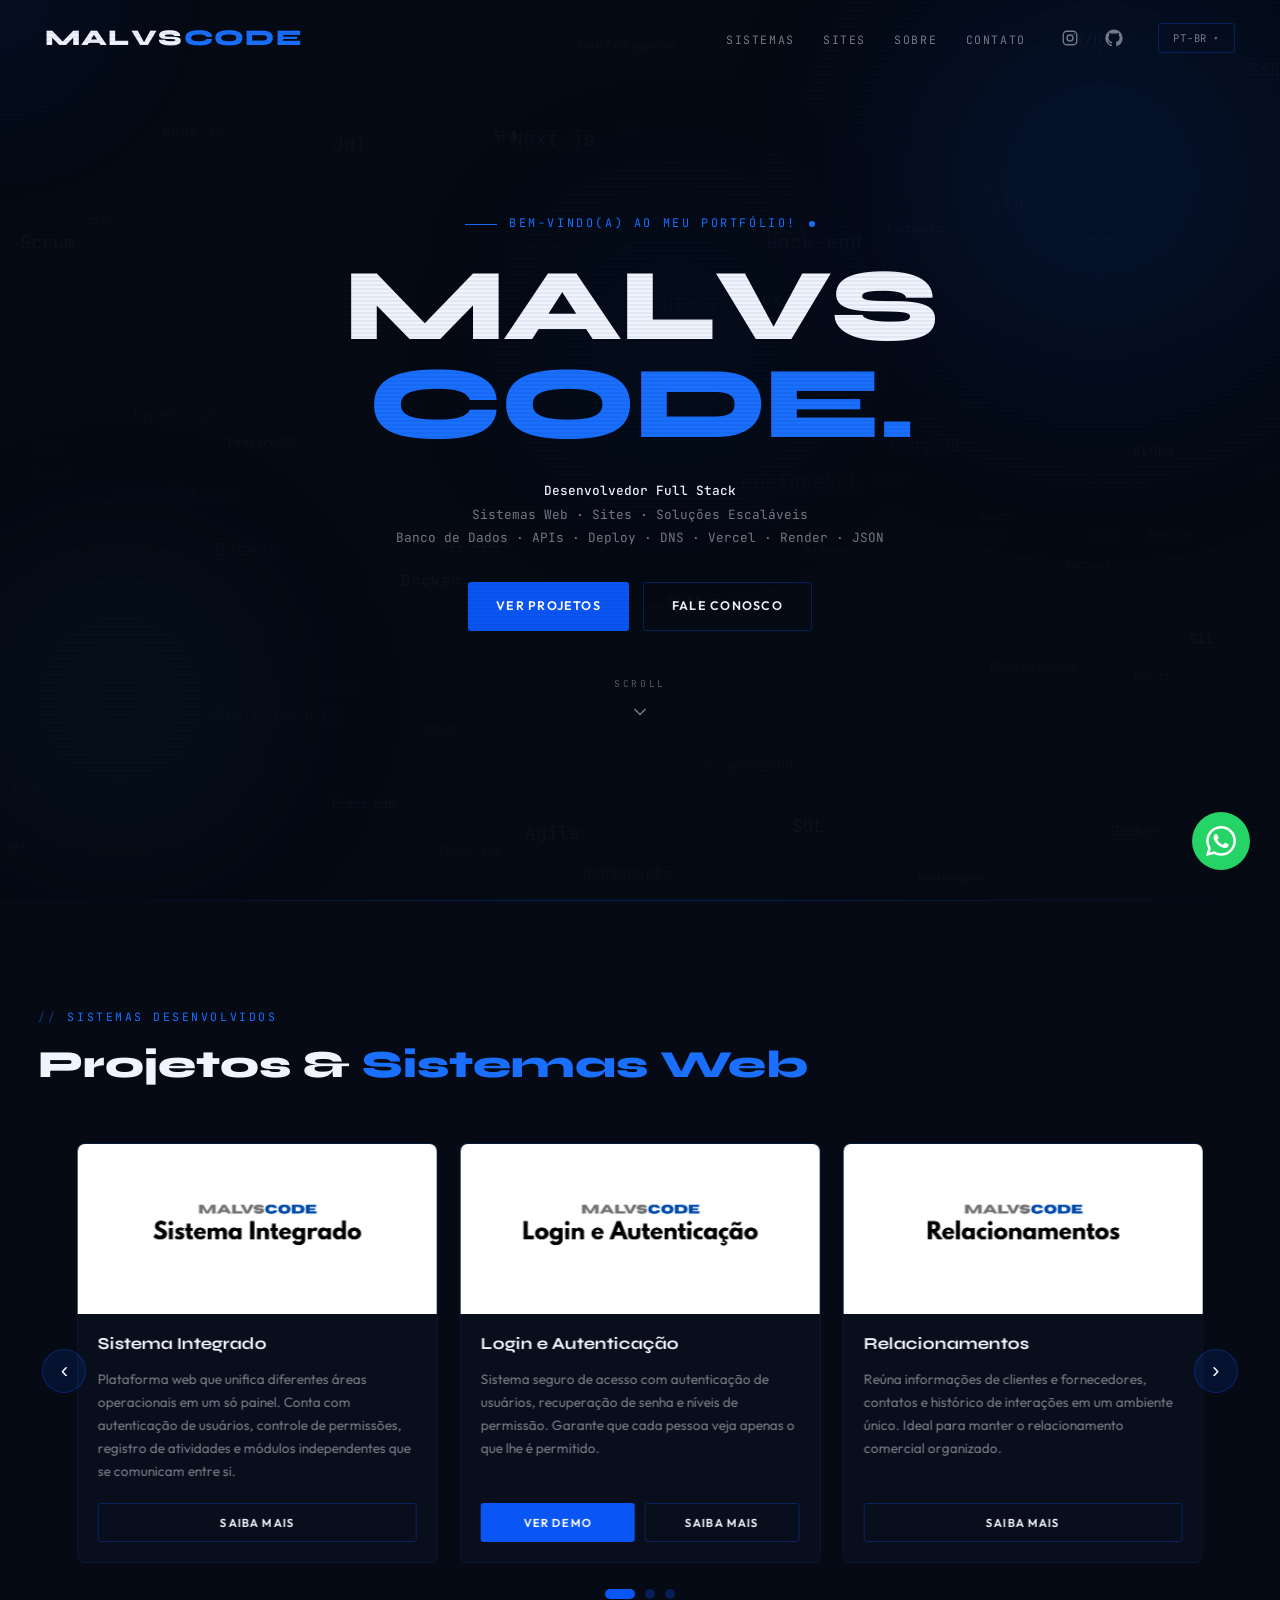
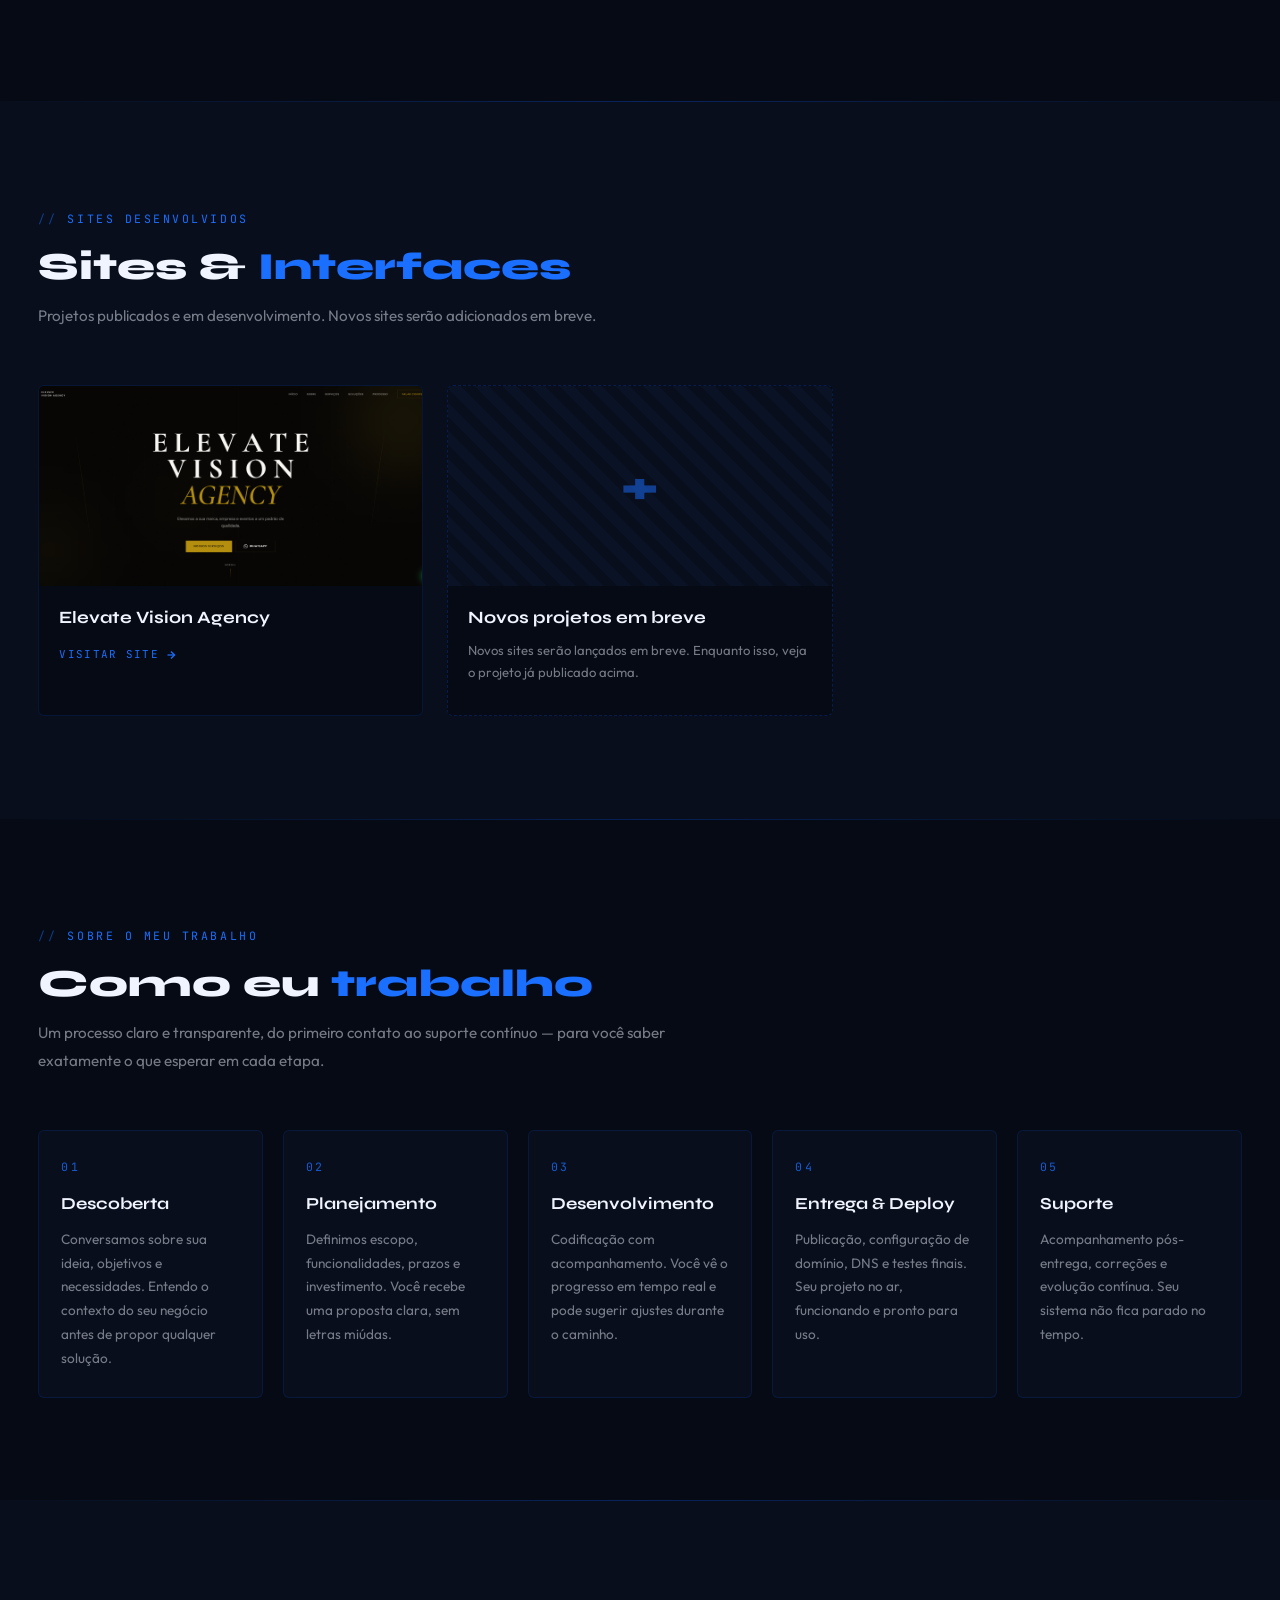
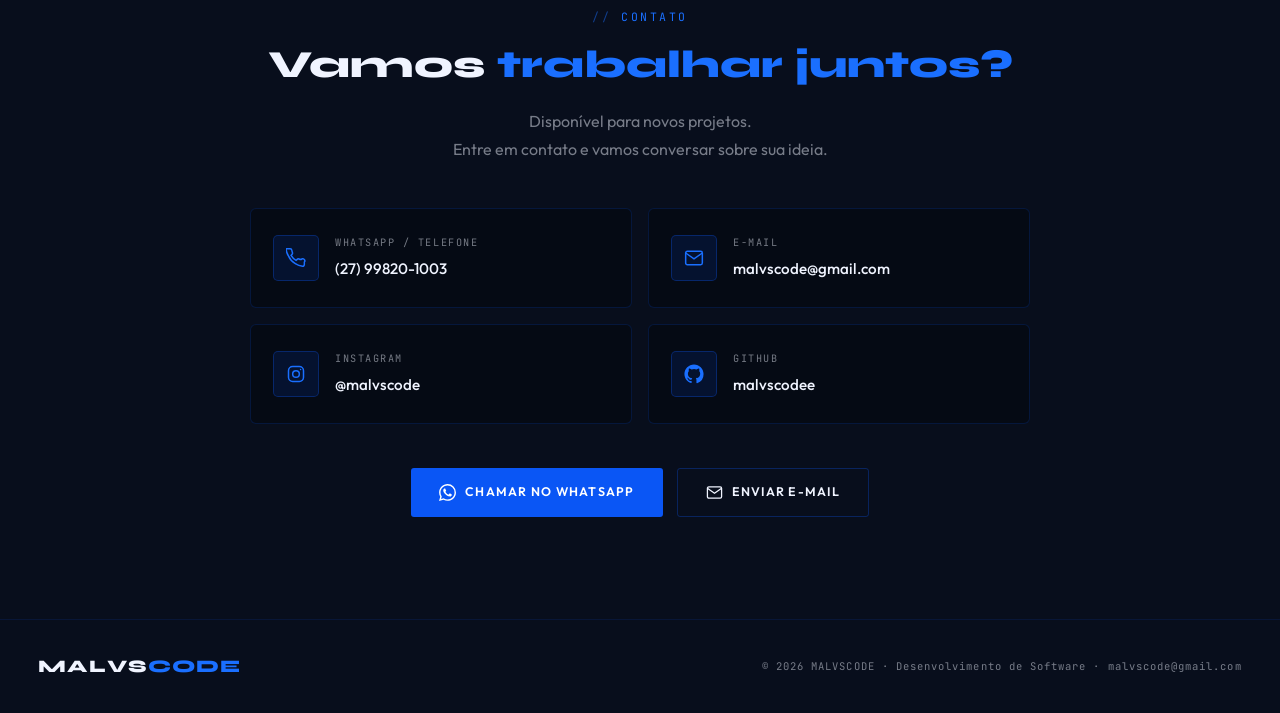
==== commit 7847d527: "Update index.html" ====
--- a/index.html
+++ b/index.html
@@ -359,4 +359,28 @@
 
       <div class="contact-cta">
         <a href="https://wa.me/5527998201003?text=Olá!%20Vi%20o%20site%20da%20MALVSCODE%20e%20gostaria%20de%20conversar%20sobre%20um%20projeto." target="_blank" rel="noopener noreferrer" class="btn btn-blue">
-          <svg width="17" height="17" viewBox="0 0 24 24" fill="currentColor"><path d="M17.472 14.382c-.297-.149-1.758-.867-2.03-.967-.273-.099-.471-.148-.67.15-.197.297-.767.966-.94 1.164-.173.199-.347.223-.644.075-.297-.15-1.255-.463-2.39-1.475-.883-.788-1.48-1.761-1.653-2.059-.173-.297-.018-.458.13-.606.134-.133.298-.347.446-.52.149-.174.198-.298.298-.497.099-.198.05-.371-.025-.52-.075-.149-.669-1.612-.916-2.207-.242-.579-.487-.5-.669-.51-.173-.008-.371-.01-.57-.01-.198 0-.52.074-.792.372-.272.297-1.04 1.016-1.04 2.479 0 1.462 1
+          <svg width="17" height="17" viewBox="0 0 24 24" fill="currentColor"><path d="M17.472 14.382c-.297-.149-1.758-.867-2.03-.967-.273-.099-.471-.148-.67.15-.197.297-.767.966-.94 1.164-.173.199-.347.223-.644.075-.297-.15-1.255-.463-2.39-1.475-.883-.788-1.48-1.761-1.653-2.059-.173-.297-.018-.458.13-.606.134-.133.298-.347.446-.52.149-.174.198-.298.298-.497.099-.198.05-.371-.025-.52-.075-.149-.669-1.612-.916-2.207-.242-.579-.487-.5-.669-.51-.173-.008-.371-.01-.57-.01-.198 0-.52.074-.792.372-.272.297-1.04 1.016-1.04 2.479 0 1.462 1.065 2.875 1.213 3.074.149.198 2.096 3.2 5.077 4.487.709.306 1.262.489 1.694.625.712.227 1.36.195 1.871.118.571-.085 1.758-.719 2.006-1.413.248-.694.248-1.289.173-1.413-.074-.124-.272-.198-.57-.347m-5.421 7.403h-.004a9.87 9.87 0 01-5.031-1.378l-.361-.214-3.741.982.998-3.648-.235-.374a9.86 9.86 0 01-1.51-5.26c.001-5.45 4.436-9.884 9.888-9.884 2.64 0 5.122 1.03 6.988 2.898a9.825 9.825 0 012.893 6.994c-.003 5.45-4.437 9.884-9.885 9.884m8.413-18.297A11.815 11.815 0 0012.05 0C5.495 0 .16 5.335.157 11.892c0 2.096.547 4.142 1.588 5.945L.057 24l6.305-1.654a11.882 11.882 0 005.683 1.448h.005c6.554 0 11.89-5.335 11.893-11.893a11.821 11.821 0 00-3.48-8.413z"/></svg>
+          <span data-key="whatsapp">Chamar no WhatsApp</span>
+        </a>
+        <a href="mailto:malvscode@gmail.com" class="btn btn-outline">
+          <svg width="17" height="17" viewBox="0 0 24 24" fill="none" stroke="currentColor" stroke-width="1.8"><path d="M4 4h16c1.1 0 2 .9 2 2v12c0 1.1-.9 2-2 2H4c-1.1 0-2-.9-2-2V6c0-1.1.9-2 2-2z"/><polyline points="22,6 12,13 2,6"/></svg>
+          <span data-key="email-btn">Enviar E-mail</span>
+        </a>
+      </div>
+    </div>
+  </div>
+</section>
+
+<!-- ── FOOTER ── -->
+<footer class="footer">
+  <div class="container">
+    <div class="footer-inner">
+      <div class="footer-logo">MALVS<span>CODE</span></div>
+      <p class="footer-copy">© 2026 MALVSCODE · Desenvolvimento de Software · malvscode@gmail.com</p>
+    </div>
+  </div>
+</footer>
+
+<script src="script.js"></script>
+</body>
+</html>
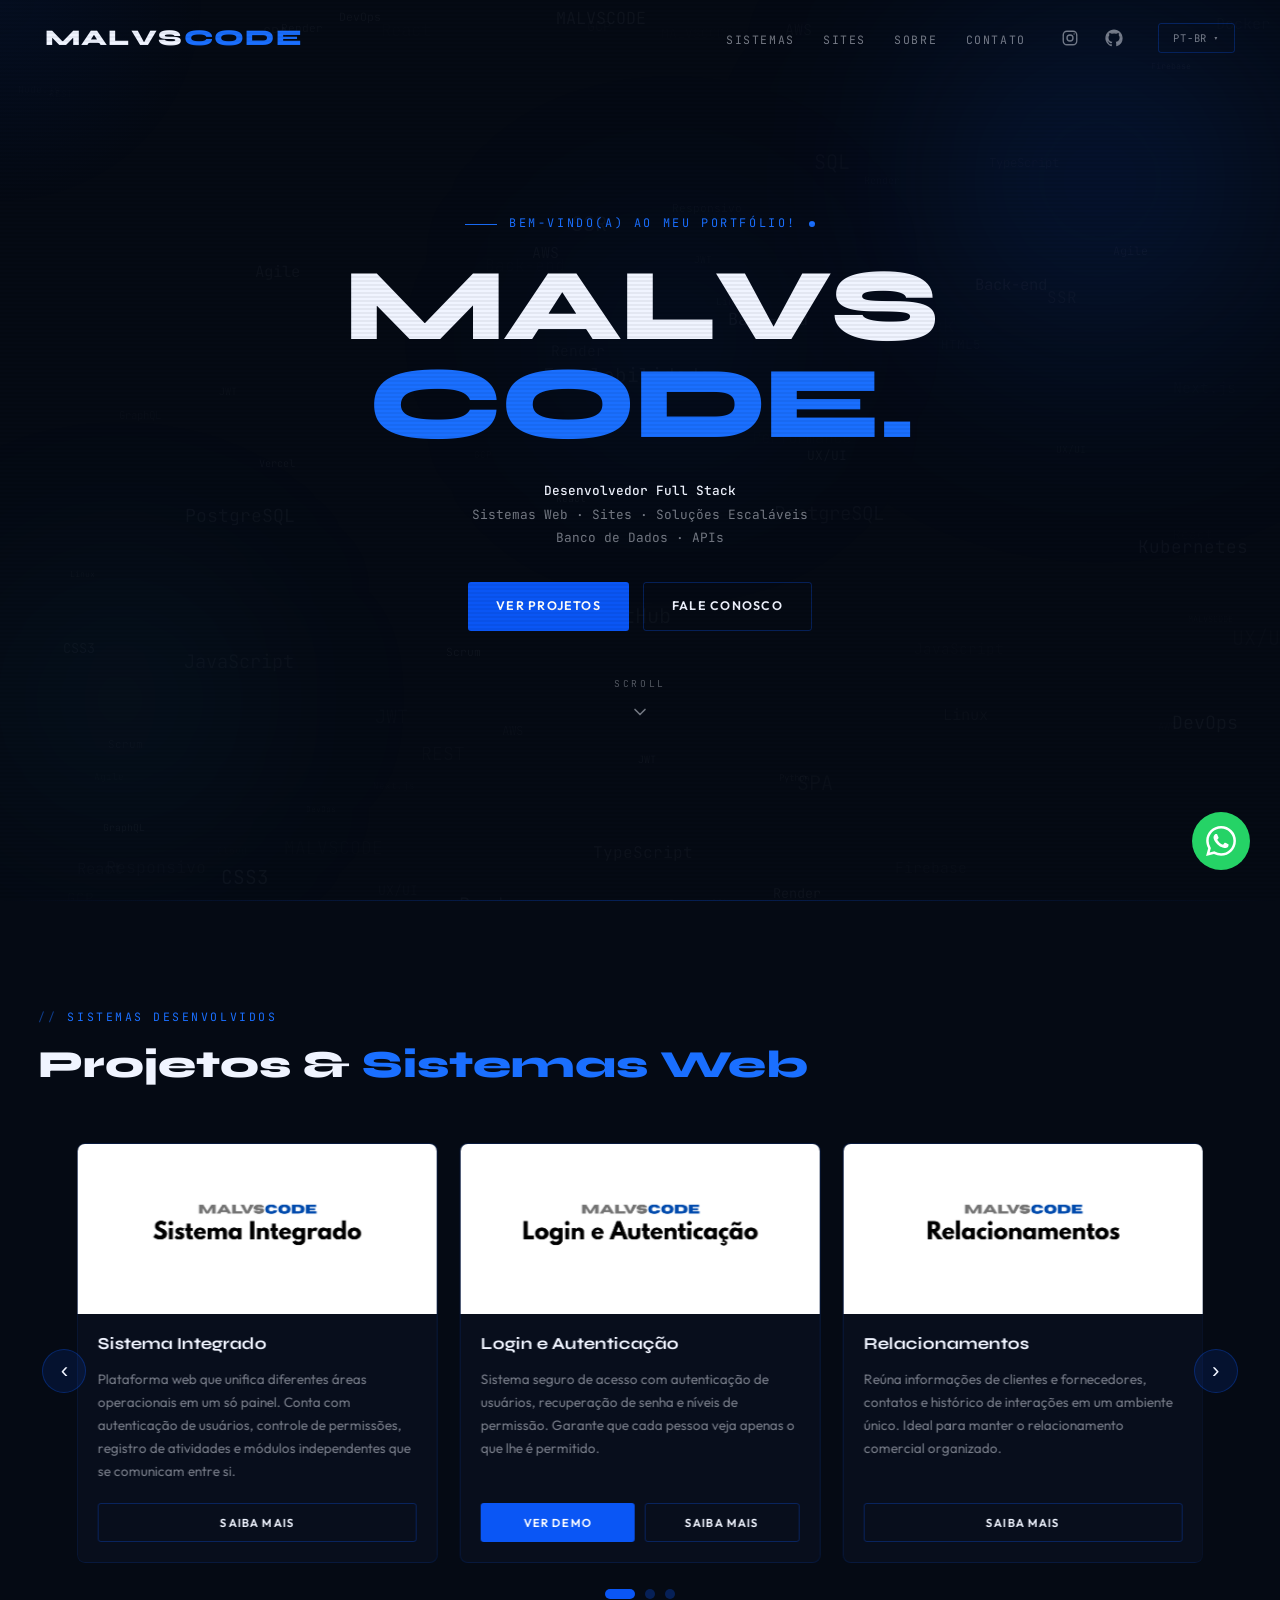
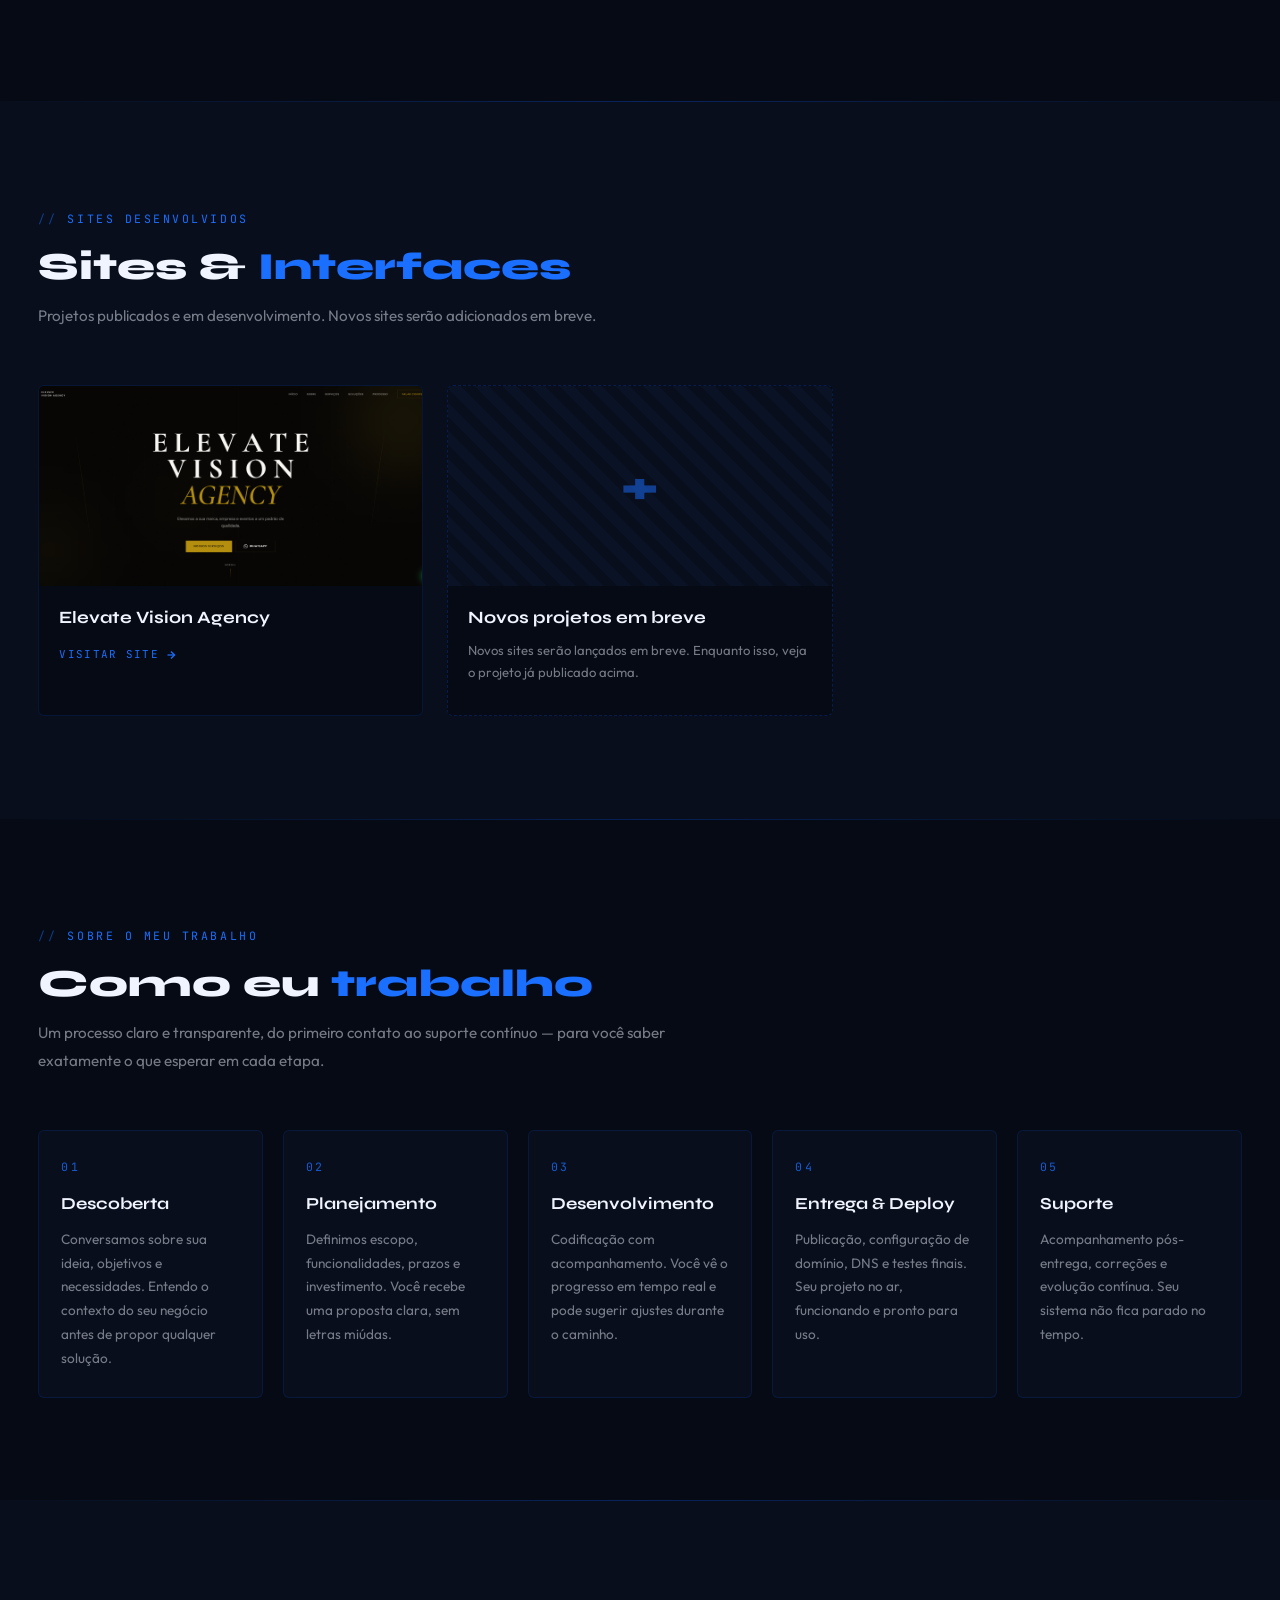
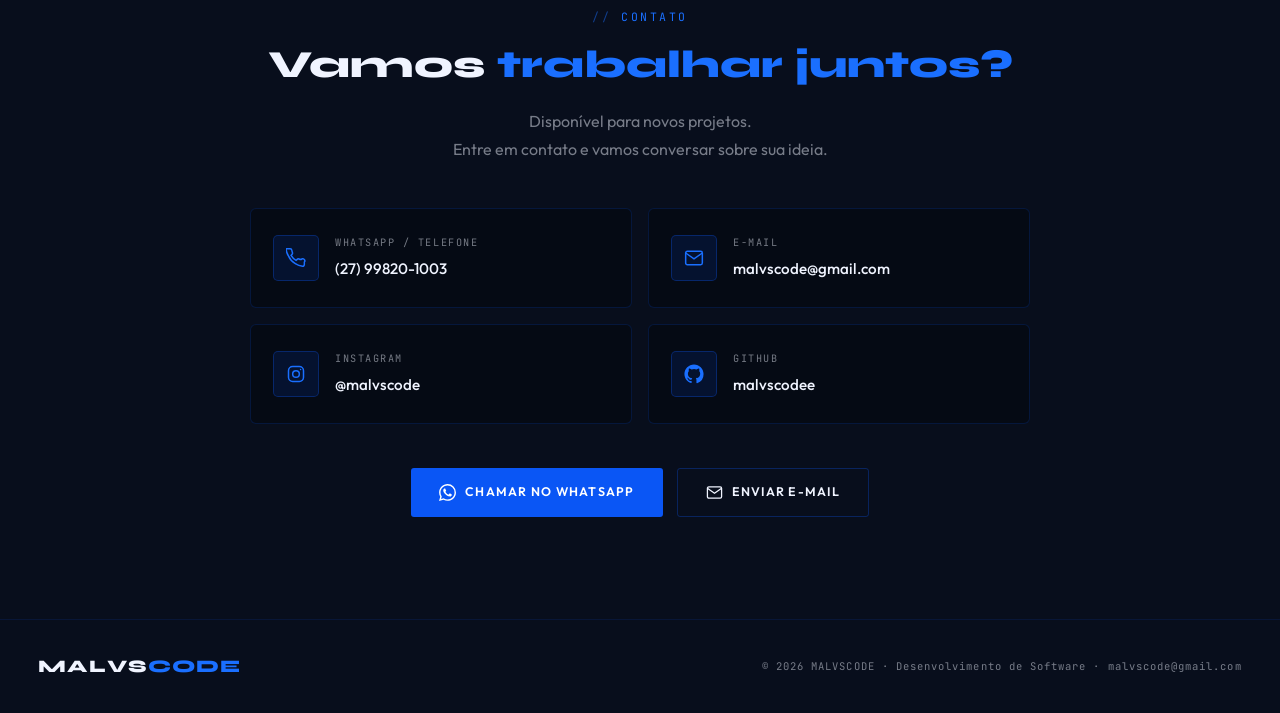
==== commit 28057375: "Update index.html" ====
--- a/index.html
+++ b/index.html
@@ -87,7 +87,7 @@
       <p class="hero-role" data-key="hero-role">
         <strong>Desenvolvedor Full Stack</strong><br>
         Sistemas Web · Sites · Soluções Escaláveis<br>
-        Banco de Dados · APIs · Deploy · DNS · Vercel · Render · JSON
+        Banco de Dados · APIs
       </p>
 
       <div class="hero-actions">
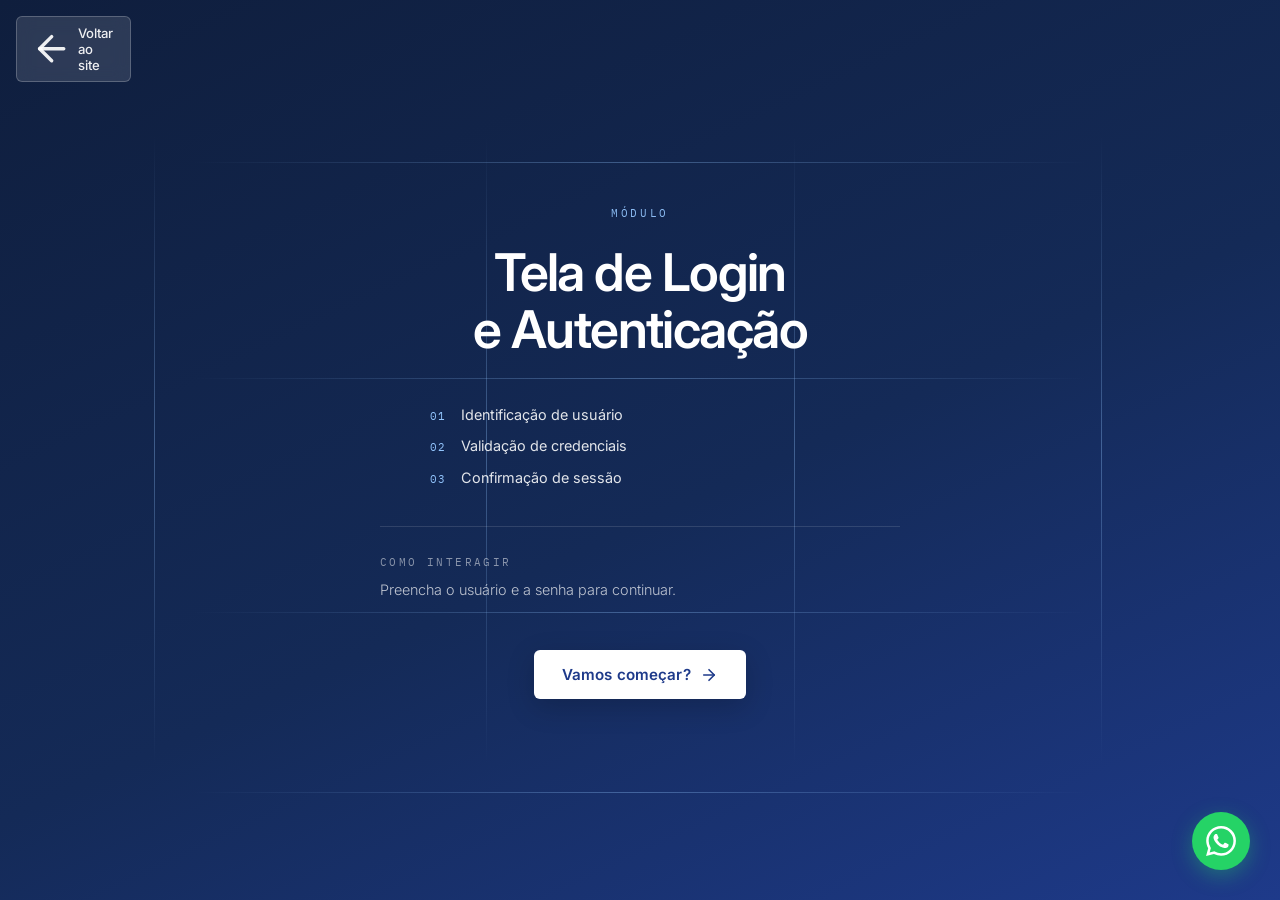
==== commit 5986c64c: "Update index.html" ====
--- a/index.html
+++ b/index.html
@@ -1,386 +1,154 @@
 <!DOCTYPE html>
 <html lang="pt-BR">
 <head>
-  <meta charset="UTF-8"/>
-  <meta name="viewport" content="width=device-width, initial-scale=1.0"/>
-  <title>MALVSCODE</title>
-  <meta name="description" content="MALVSCODE desenvolve sites e software robustos, escaláveis e seguros. Sistemas web, APIs, banco de dados e soluções sob medida."/>
+    <meta charset="UTF-8">
+    <meta name="viewport" content="width=device-width, initial-scale=1.0, maximum-scale=5.0, viewport-fit=cover">
+    <meta name="theme-color" content="#0F1E3D">
+    <title>Login e Autenticação · MALVSCODE</title>
 
-  <link rel="icon" type="image/png" href="imagens/malvscode-logo.png" sizes="32x32"/>
-  <link rel="shortcut icon" type="image/png" href="imagens/malvscode-logo.png"/>
-  <link rel="apple-touch-icon" href="imagens/malvscode-logo.png"/>
+    <link rel="icon" type="image/png" href="/imagens/malvscode-logo.png" sizes="32x32"/>
+    <link rel="shortcut icon" type="image/png" href="/imagens/malvscode-logo.png"/>
+    <link rel="apple-touch-icon" href="/imagens/malvscode-logo.png"/>
 
-  <link rel="preconnect" href="https://fonts.googleapis.com"/>
-  <link rel="preconnect" href="https://fonts.gstatic.com" crossorigin/>
-  <link href="https://fonts.googleapis.com/css2?family=Syne:wght@400;600;700;800&family=JetBrains+Mono:wght@300;400;500&family=Outfit:wght@300;400;500;600&display=swap" rel="stylesheet"/>
-  <link rel="stylesheet" href="styles.css"/>
+    <link rel="preconnect" href="https://fonts.googleapis.com">
+    <link rel="preconnect" href="https://fonts.gstatic.com" crossorigin>
+    <link href="https://fonts.googleapis.com/css2?family=Inter:wght@300;400;500;600;700&family=IBM+Plex+Mono:wght@500&display=swap" rel="stylesheet">
+    <link rel="stylesheet" href="/sistemas/login-autenticacao/styles.css">
 </head>
 <body>
 
-<div class="cursor-glow" id="cursorGlow"></div>
-<div class="bg-words" id="bgWords"></div>
+    <!-- Voltar ao site — fixo no topo esquerdo, sobrepõe tudo -->
+    <a class="back-link" href="/#sistemas" aria-label="Voltar ao site">
+        <svg viewBox="0 0 24 24" fill="none" stroke="currentColor" stroke-width="2" stroke-linecap="round" stroke-linejoin="round">
+            <line x1="19" y1="12" x2="5" y2="12"/>
+            <polyline points="12 19 5 12 12 5"/>
+        </svg>
+        <span>Voltar ao site</span>
+    </a>
 
-<!-- ── NAV ── -->
-<nav class="nav" id="nav">
-  <div class="nav-logo">
-    <a href="#inicio" class="nav-logo-txt">MALVS<span>CODE</span></a>
-  </div>
-  <button class="hamburger" id="hamburger" aria-label="Menu">
-    <span></span><span></span><span></span>
-  </button>
-  <ul class="nav-links" id="navLinks">
-    <li><a href="#sistemas" class="nav-link" data-key="nav-sistemas">Sistemas</a></li>
-    <li><a href="#sites" class="nav-link" data-key="nav-sites">Sites</a></li>
-    <li><a href="#processo" class="nav-link" data-key="nav-processo">Sobre</a></li>
-    <li><a href="#contato" class="nav-link" data-key="nav-contato">Contato</a></li>
+    <!-- ============================================ -->
+    <!-- TELA 1 — INTRODUÇÃO                          -->
+    <!-- ============================================ -->
+    <section id="introScreen" class="intro-screen">
+        <span class="line line-h"></span>
+        <span class="line line-h"></span>
+        <span class="line line-h"></span>
+        <span class="line line-h"></span>
+        <span class="line line-v"></span>
+        <span class="line line-v"></span>
+        <span class="line line-v"></span>
+        <span class="line line-v"></span>
 
-    <li class="nav-socials">
-      <a href="https://instagram.com/malvscode" target="_blank" rel="noopener noreferrer" class="nav-social" aria-label="Instagram">
-        <svg viewBox="0 0 24 24" fill="none" stroke="currentColor" stroke-width="1.8" stroke-linecap="round" stroke-linejoin="round">
-          <rect x="3" y="3" width="18" height="18" rx="5" ry="5"/>
-          <circle cx="12" cy="12" r="4"/>
-          <circle cx="17.5" cy="6.5" r="0.9" fill="currentColor" stroke="none"/>
-        </svg>
-      </a>
-      <a href="https://github.com/malvscodee" target="_blank" rel="noopener noreferrer" class="nav-social" aria-label="GitHub">
-        <svg viewBox="0 0 24 24" fill="currentColor" aria-hidden="true">
-          <path d="M12 .5C5.65.5.5 5.65.5 12c0 5.08 3.29 9.39 7.86 10.91.58.11.79-.25.79-.55 0-.27-.01-1.16-.02-2.1-3.2.7-3.87-1.36-3.87-1.36-.52-1.33-1.28-1.68-1.28-1.68-1.05-.72.08-.7.08-.7 1.16.08 1.77 1.19 1.77 1.19 1.03 1.77 2.7 1.26 3.36.96.1-.75.4-1.26.73-1.55-2.55-.29-5.24-1.28-5.24-5.69 0-1.26.45-2.29 1.19-3.1-.12-.29-.52-1.46.11-3.05 0 0 .97-.31 3.18 1.18a11.03 11.03 0 0 1 5.79 0c2.2-1.49 3.17-1.18 3.17-1.18.63 1.59.23 2.76.11 3.05.74.81 1.19 1.84 1.19 3.1 0 4.42-2.69 5.39-5.25 5.68.41.36.78 1.06.78 2.14 0 1.55-.01 2.8-.01 3.18 0 .3.21.67.8.55A11.5 11.5 0 0 0 23.5 12C23.5 5.65 18.35.5 12 .5z"/>
-        </svg>
-      </a>
-    </li>
+        <div class="intro-inner">
+            <span class="eyebrow">Módulo</span>
+            <h1 class="intro-title">Tela de Login<br>e Autenticação</h1>
 
-    <li>
-      <div class="language-selector" id="langSelector">
-        <button type="button" class="lang-current" id="langCurrent">PT-BR <span class="lang-arrow">▾</span></button>
-        <div class="lang-dropdown" id="langDropdown">
-          <button type="button" class="lang-option active" data-lang="pt">PT-BR</button>
-          <button type="button" class="lang-option" data-lang="en">EN</button>
-          <button type="button" class="lang-option" data-lang="es">ES</button>
+            <div class="intro-features">
+                <div class="feature-line">
+                    <span class="feature-index">01</span>
+                    <span>Identificação de usuário</span>
+                </div>
+                <div class="feature-line">
+                    <span class="feature-index">02</span>
+                    <span>Validação de credenciais</span>
+                </div>
+                <div class="feature-line">
+                    <span class="feature-index">03</span>
+                    <span>Confirmação de sessão</span>
+                </div>
+            </div>
+
+            <div class="intro-instructions">
+                <div class="instructions-label">Como interagir</div>
+                <p>Preencha o usuário e a senha para continuar.</p>
+            </div>
+
+            <button type="button" id="startBtn" class="btn-start">
+                Vamos começar?
+                <svg width="18" height="18" viewBox="0 0 24 24" fill="none" stroke="currentColor" stroke-width="2.2" stroke-linecap="round" stroke-linejoin="round" aria-hidden="true">
+                    <line x1="5" y1="12" x2="19" y2="12"/>
+                    <polyline points="12 5 19 12 12 19"/>
+                </svg>
+            </button>
         </div>
-      </div>
-    </li>
-  </ul>
-</nav>
+    </section>
 
-<!-- ── WHATSAPP FLUTUANTE ── -->
-<a href="https://wa.me/5527998201003?text=Olá!%20Vi%20o%20site%20da%20MALVSCODE%20e%20gostaria%20de%20conversar%20sobre%20um%20projeto." target="_blank" rel="noopener noreferrer" class="whatsapp-float" aria-label="WhatsApp">
-  <svg viewBox="0 0 24 24" fill="white">
-    <path d="M17.472 14.382c-.297-.149-1.758-.867-2.03-.967-.273-.099-.471-.148-.67.15-.197.297-.767.966-.94 1.164-.173.199-.347.223-.644.075-.297-.15-1.255-.463-2.39-1.475-.883-.788-1.48-1.761-1.653-2.059-.173-.297-.018-.458.13-.606.134-.133.298-.347.446-.52.149-.174.198-.298.298-.497.099-.198.05-.371-.025-.52-.075-.149-.669-1.612-.916-2.207-.242-.579-.487-.5-.669-.51-.173-.008-.371-.01-.57-.01-.198 0-.52.074-.792.372-.272.297-1.04 1.016-1.04 2.479 0 1.462 1.065 2.875 1.213 3.074.149.198 2.096 3.2 5.077 4.487.709.306 1.262.489 1.694.625.712.227 1.36.195 1.871.118.571-.085 1.758-.719 2.006-1.413.248-.694.248-1.289.173-1.413-.074-.124-.272-.198-.57-.347m-5.421 7.403h-.004a9.87 9.87 0 01-5.031-1.378l-.361-.214-3.741.982.998-3.648-.235-.374a9.86 9.86 0 01-1.51-5.26c.001-5.45 4.436-9.884 9.888-9.884 2.64 0 5.122 1.03 6.988 2.898a9.825 9.825 0 012.893 6.994c-.003 5.45-4.437 9.884-9.885 9.884m8.413-18.297A11.815 11.815 0 0012.05 0C5.495 0 .16 5.335.157 11.892c0 2.096.547 4.142 1.588 5.945L.057 24l6.305-1.654a11.882 11.882 0 005.683 1.448h.005c6.554 0 11.89-5.335 11.893-11.893a11.821 11.821 0 00-3.48-8.413z"/>
-  </svg>
-</a>
+    <!-- ============================================ -->
+    <!-- TELA 2 — LOGIN                               -->
+    <!-- ============================================ -->
+    <section id="loginScreen" class="login-screen hidden">
 
-<!-- ── HERO ── -->
-<section class="hero" id="inicio">
-  <div class="orb orb-1"></div>
-  <div class="orb orb-2"></div>
-  <div class="orb orb-3"></div>
-  <div class="container">
-    <div class="hero-inner">
+        <!-- Painel esquerdo (desktop) — decorativo -->
+        <aside class="login-aside" aria-hidden="true">
+            <span class="line line-h"></span>
+            <span class="line line-h"></span>
+            <span class="line line-h"></span>
+            <span class="line line-h"></span>
+            <span class="line line-v"></span>
+            <span class="line line-v"></span>
+            <span class="line line-v"></span>
+            <span class="line line-v"></span>
 
-      <p class="hero-tag" data-key="hero-tag">Bem-vindo(a) ao meu portfólio!</p>
+            <div class="login-aside-message">
+                Personalize sua mensagem e recados aqui.
+            </div>
+        </aside>
 
-      <h1 class="hero-name">
-        <span class="hero-name-line" data-key="hero-title1">MALVS</span>
-        <span class="hero-name-accent" data-key="hero-title2">CODE.</span>
-      </h1>
+        <!-- Painel direito — formulário -->
+        <div class="login-form-side">
+            <div class="login-form-wrapper">
 
-      <p class="hero-role" data-key="hero-role">
-        <strong>Desenvolvedor Full Stack</strong><br>
-        Sistemas Web · Sites · Soluções Escaláveis<br>
-        Banco de Dados · APIs
-      </p>
+                <div class="logo-box" aria-label="Espaço reservado para logotipo">
+                    <span class="corner tl"></span>
+                    <span class="corner tr"></span>
+                    <span class="corner bl"></span>
+                    <span class="corner br"></span>
+                    <span class="logo-box-text">Sua logo aqui</span>
+                </div>
 
-      <div class="hero-actions">
-        <a href="#sistemas" class="btn btn-blue" data-key="btn-projetos">Ver Projetos</a>
-        <a href="#contato" class="btn btn-outline" data-key="btn-contato">Fale Conosco</a>
-      </div>
+                <div class="login-form-header">
+                    <p>Informe suas credenciais para continuar</p>
+                </div>
 
-      <a href="#sistemas" class="scroll-indicator" aria-label="Rolar para baixo">
-        <span class="scroll-text">scroll</span>
-        <svg class="scroll-chevron" viewBox="0 0 24 24" fill="none" stroke="currentColor" stroke-width="2" stroke-linecap="round" stroke-linejoin="round">
-          <polyline points="6 9 12 15 18 9"/>
-        </svg>
-      </a>
+                <form id="loginForm" novalidate>
+                    <div class="field">
+                        <label for="username">Usuário</label>
+                        <input type="text" id="username" placeholder="Digite seu nome" required autocomplete="username">
+                    </div>
+                    <div class="field">
+                        <label for="password">Senha</label>
+                        <input type="password" id="password" placeholder="Ex: 000" required autocomplete="current-password">
+                    </div>
+                    <button type="submit" class="btn-primary btn-block">Entrar</button>
+                </form>
 
-    </div>
-  </div>
-</section>
+                <div class="login-form-footer">
+                    <span class="status-dot"></span>
+                    Ambiente de demonstração
+                </div>
+            </div>
+        </div>
+    </section>
 
-<!-- ── SISTEMAS ── -->
-<section class="projetos" id="sistemas">
-  <div class="divider"></div>
-  <div class="container">
-    <div class="sec-header reveal">
-      <div class="label" data-key="sistemas-label">Sistemas desenvolvidos</div>
-      <h2 class="sec-title" data-key="sistemas-title">Projetos & <span>Sistemas Web</span></h2>
-    </div>
-    <div class="modulos-carousel-container">
-      <div class="modulos-carousel-viewport">
-        <div class="modulos-carousel-track" id="modulosTrack">
-
-          <!-- Card: Sistema Integrado -->
-          <div class="modulo-card" data-modulo="sistema-integrado">
-            <div class="modulo-image"><img src="imagens/sistema-integrado/sistema-integrado.png" alt="Sistema Integrado" loading="lazy"/></div>
-            <div class="modulo-header"><h3 class="modulo-nome" data-key="modulo1-nome">Sistema Integrado</h3></div>
-            <p class="modulo-desc" data-key="modulo1-desc">Plataforma web que unifica diferentes áreas operacionais em um só painel. Conta com autenticação de usuários, controle de permissões, registro de atividades e módulos independentes que se comunicam entre si.</p>
-            <div class="modulo-footer">
-              <a href="#" class="btn btn-outline btn-sm modulo-saiba-mais" data-modulo="sistema-integrado" data-key="saiba-mais">Saiba Mais</a>
-            </div>
-          </div>
-
-          <!-- Card: Login e Autenticação -->
-          <div class="modulo-card" data-modulo="login-autenticacao">
-            <div class="modulo-image"><img src="imagens/login-autenticacao/login-autenticacao.png" alt="Login e Autenticação" loading="lazy"/></div>
-            <div class="modulo-header"><h3 class="modulo-nome" data-key="modulo-login-nome">Login e Autenticação</h3></div>
-            <p class="modulo-desc" data-key="modulo-login-desc">Sistema seguro de acesso com autenticação de usuários, recuperação de senha e níveis de permissão. Garante que cada pessoa veja apenas o que lhe é permitido.</p>
-            <div class="modulo-footer">
-              <a href="/sistemas/login-autenticacao/" class="btn btn-blue btn-sm" data-key="ver-demo">Ver Demo</a>
-              <a href="#" class="btn btn-outline btn-sm modulo-saiba-mais" data-modulo="login-autenticacao" data-key="saiba-mais">Saiba Mais</a>
-            </div>
-          </div>
-
-          <!-- Card: Relacionamentos -->
-          <div class="modulo-card" data-modulo="relacionamentos">
-            <div class="modulo-image"><img src="imagens/relacionamentos/relacionamentos.png" alt="Relacionamentos" loading="lazy"/></div>
-            <div class="modulo-header"><h3 class="modulo-nome" data-key="modulo9-nome">Relacionamentos</h3></div>
-            <p class="modulo-desc" data-key="modulo9-desc">Reúna informações de clientes e fornecedores, contatos e histórico de interações em um ambiente único. Ideal para manter o relacionamento comercial organizado.</p>
-            <div class="modulo-footer">
-              <a href="#" class="btn btn-outline btn-sm modulo-saiba-mais" data-modulo="relacionamentos" data-key="saiba-mais">Saiba Mais</a>
-            </div>
-          </div>
-
-          <!-- Card: Atendimento -->
-          <div class="modulo-card" data-modulo="atendimento">
-            <div class="modulo-image"><img src="imagens/atendimento/atendimento.png" alt="Sistema de Atendimento" loading="lazy"/></div>
-            <div class="modulo-header"><h3 class="modulo-nome" data-key="modulo-atendimento-nome">Atendimento</h3></div>
-            <p class="modulo-desc" data-key="modulo-atendimento-desc">Gestão completa de atendimentos e agendamentos: controle de status, observações, histórico do cliente, canais de contato e relatórios operacionais em um só lugar.</p>
-            <div class="modulo-footer">
-              <a href="/sistemas/atendimento/" class="btn btn-blue btn-sm" data-key="ver-demo">Ver Demo</a>
-              <a href="#" class="btn btn-outline btn-sm modulo-saiba-mais" data-modulo="atendimento" data-key="saiba-mais">Saiba Mais</a>
-            </div>
-          </div>
-
-          <!-- Card: Logística -->
-          <div class="modulo-card" data-modulo="logistica">
-            <div class="modulo-image"><img src="imagens/logistica/logistica.png" alt="Logística" loading="lazy"/></div>
-            <div class="modulo-header"><h3 class="modulo-nome" data-key="modulo2-nome">Logística</h3></div>
-            <p class="modulo-desc" data-key="modulo2-desc">Ferramenta para registrar e acompanhar transportadoras, cotações de frete e envios. Permite comparar opções, monitorar prazos, acompanhar status em tempo real e registrar confirmações de entrega.</p>
-            <div class="modulo-footer">
-              <a href="#" class="btn btn-outline btn-sm modulo-saiba-mais" data-modulo="logistica" data-key="saiba-mais">Saiba Mais</a>
-            </div>
-          </div>
-
-          <!-- Card: Controle de Preços -->
-          <div class="modulo-card" data-modulo="controle-precos">
-            <div class="modulo-image"><img src="imagens/controle-precos/controle-precos.png" alt="Controle de Preços" loading="lazy"/></div>
-            <div class="modulo-header"><h3 class="modulo-nome" data-key="modulo5-nome">Controle de Preços</h3></div>
-            <p class="modulo-desc" data-key="modulo5-desc">Acompanhe os preços de itens e produtos cotados, compare valores entre fornecedores, identifique as melhores oportunidades e consulte o histórico de variações.</p>
-            <div class="modulo-footer">
-              <a href="#" class="btn btn-outline btn-sm modulo-saiba-mais" data-modulo="controle-precos" data-key="saiba-mais">Saiba Mais</a>
-            </div>
-          </div>
-
-          <!-- Card: Estoque -->
-          <div class="modulo-card" data-modulo="estoque">
-            <div class="modulo-image"><img src="imagens/estoque/estoque.png" alt="Estoque" loading="lazy"/></div>
-            <div class="modulo-header"><h3 class="modulo-nome" data-key="modulo6-nome">Estoque</h3></div>
-            <p class="modulo-desc" data-key="modulo6-desc">Monitore a movimentação de itens e produtos com entradas, saídas, quantidades disponíveis e alertas de estoque baixo. O histórico completo garante rastreabilidade e controle.</p>
-            <div class="modulo-footer">
-              <a href="#" class="btn btn-outline btn-sm modulo-saiba-mais" data-modulo="estoque" data-key="saiba-mais">Saiba Mais</a>
-            </div>
-          </div>
-
-          <!-- Card: Compras -->
-          <div class="modulo-card" data-modulo="compras">
-            <div class="modulo-image"><img src="imagens/compras/compras.png" alt="Compras" loading="lazy"/></div>
-            <div class="modulo-header"><h3 class="modulo-nome" data-key="modulo8-nome">Compras</h3></div>
-            <p class="modulo-desc" data-key="modulo8-desc">Tenha o histórico completo das suas compras organizado por itens, valores, datas, formas de pagamento e fornecedores. Fácil de consultar e comparar.</p>
-            <div class="modulo-footer">
-              <a href="#" class="btn btn-outline btn-sm modulo-saiba-mais" data-modulo="compras" data-key="saiba-mais">Saiba Mais</a>
-            </div>
-          </div>
-
-          <!-- Card: Gestão de Pagamentos -->
-          <div class="modulo-card" data-modulo="gestao-pagamentos">
-            <div class="modulo-image"><img src="imagens/gestao-pagamentos/gestao-pagamentos.png" alt="Gestão de Pagamentos" loading="lazy"/></div>
-            <div class="modulo-header"><h3 class="modulo-nome" data-key="modulo3-nome">Gestão de Pagamentos</h3></div>
-            <p class="modulo-desc" data-key="modulo3-desc">Organize contas a pagar e a receber, pagamentos realizados e atrasados, além de histórico e relatórios financeiros. Tenha uma visão clara do seu fluxo de caixa em um só lugar.</p>
-            <div class="modulo-footer">
-              <a href="#" class="btn btn-outline btn-sm modulo-saiba-mais" data-modulo="gestao-pagamentos" data-key="saiba-mais">Saiba Mais</a>
-            </div>
-          </div>
-
+    <!-- ============================================ -->
+    <!-- SPLASH DE CARREGAMENTO                       -->
+    <!-- ============================================ -->
+    <div id="splashScreen" class="splash-screen hidden">
+        <div class="splash-inner">
+            <div class="splash-greeting" id="splashGreeting"></div>
+            <div class="splash-progress"><span></span></div>
         </div>
-      </div>
-      <button class="modulos-carousel-btn prev" id="modulosPrev" aria-label="Anterior">‹</button>
-      <button class="modulos-carousel-btn next" id="modulosNext" aria-label="Próximo">›</button>
-      <div class="modulos-carousel-dots" id="modulosDots"></div>
-    </div>
-  </div>
-</section>
-
-<!-- ── SITES ── -->
-<section class="sites-section" id="sites">
-  <div class="divider"></div>
-  <div class="container">
-    <div class="sec-header reveal">
-      <div class="label" data-key="sites-label">Sites desenvolvidos</div>
-      <h2 class="sec-title" data-key="sites-title">Sites & <span>Interfaces</span></h2>
-      <p class="sec-subtitle" data-key="sites-sub">Projetos publicados e em desenvolvimento. Novos sites serão adicionados em breve.</p>
-    </div>
-    <div class="sites-grid">
-      <div class="site-card reveal" data-d="1">
-        <div class="site-preview">
-          <img src="imagens/elevatevision.png" alt="Elevate Vision Agency" class="site-thumbnail" loading="lazy"/>
-          <div class="site-preview-overlay"><span class="site-preview-icon">+</span></div>
-        </div>
-        <div class="site-info">
-          <div class="site-name" data-key="site1-nome">Elevate Vision Agency</div>
-          <a href="https://www.elevatevision.com.br" target="_blank" rel="noopener noreferrer" class="site-link">
-            <span data-key="visitar-site">Visitar site</span>
-            <svg width="12" height="12" viewBox="0 0 24 24" fill="none" stroke="currentColor" stroke-width="2.5"><line x1="5" y1="12" x2="19" y2="12"/><polyline points="12 5 19 12 12 19"/></svg>
-          </a>
-        </div>
-      </div>
-
-      <div class="site-card site-card-coming reveal" data-d="2">
-        <div class="site-preview site-preview-coming">
-          <span class="coming-icon">+</span>
-        </div>
-        <div class="site-info">
-          <div class="site-name" data-key="site-coming-title">Novos projetos em breve</div>
-          <p class="site-desc" data-key="site-coming-desc">Novos sites serão lançados em breve. Enquanto isso, veja o projeto já publicado acima.</p>
-        </div>
-      </div>
-    </div>
-  </div>
-</section>
-
-<!-- ── SOBRE O MEU TRABALHO ── -->
-<section class="processo-section" id="processo">
-  <div class="divider"></div>
-  <div class="container">
-    <div class="sec-header reveal">
-      <div class="label" data-key="processo-label">Sobre o meu trabalho</div>
-      <h2 class="sec-title" data-key="processo-title">Como eu <span>trabalho</span></h2>
-      <p class="sec-subtitle" data-key="processo-sub">Um processo claro e transparente, do primeiro contato ao suporte contínuo — para você saber exatamente o que esperar em cada etapa.</p>
     </div>
 
-    <div class="processo-grid">
-      <div class="processo-card reveal" data-d="1">
-        <div class="processo-num">01</div>
-        <h3 class="processo-title" data-key="processo1-title">Descoberta</h3>
-        <p class="processo-desc" data-key="processo1-desc">Conversamos sobre sua ideia, objetivos e necessidades. Entendo o contexto do seu negócio antes de propor qualquer solução.</p>
-      </div>
+    <!-- ============================================ -->
+    <!-- WHATSAPP FLUTUANTE                           -->
+    <!-- ============================================ -->
+    <a href="#" id="whatsappFloat" class="whatsapp-float" target="_blank" rel="noopener noreferrer" aria-label="Falar no WhatsApp">
+        <svg viewBox="0 0 24 24" fill="white" aria-hidden="true">
+            <path d="M17.472 14.382c-.297-.149-1.758-.867-2.03-.967-.273-.099-.471-.148-.67.15-.197.297-.767.966-.94 1.164-.173.199-.347.223-.644.075-.297-.15-1.255-.463-2.39-1.475-.883-.788-1.48-1.761-1.653-2.059-.173-.297-.018-.458.13-.606.134-.133.298-.347.446-.52.149-.174.198-.298.298-.497.099-.198.05-.371-.025-.52-.075-.149-.669-1.612-.916-2.207-.242-.579-.487-.5-.669-.51-.173-.008-.371-.01-.57-.01-.198 0-.52.074-.792.372-.272.297-1.04 1.016-1.04 2.479 0 1.462 1.065 2.875 1.213 3.074.149.198 2.096 3.2 5.077 4.487.709.306 1.262.489 1.694.625.712.227 1.36.195 1.871.118.571-.085 1.758-.719 2.006-1.413.248-.694.248-1.289.173-1.413-.074-.124-.272-.198-.57-.347m-5.421 7.403h-.004a9.87 9.87 0 01-5.031-1.378l-.361-.214-3.741.982.998-3.648-.235-.374a9.86 9.86 0 01-1.51-5.26c.001-5.45 4.436-9.884 9.888-9.884 2.64 0 5.122 1.03 6.988 2.898a9.825 9.825 0 012.893 6.994c-.003 5.45-4.437 9.884-9.885 9.884m8.413-18.297A11.815 11.815 0 0012.05 0C5.495 0 .16 5.335.157 11.892c0 2.096.547 4.142 1.588 5.945L.057 24l6.305-1.654a11.882 11.882 0 005.683 1.448h.005c6.554 0 11.89-5.335 11.893-11.893a11.821 11.821 0 00-3.48-8.413z"/>
+        </svg>
+    </a>
 
-      <div class="processo-card reveal" data-d="2">
-        <div class="processo-num">02</div>
-        <h3 class="processo-title" data-key="processo2-title">Planejamento</h3>
-        <p class="processo-desc" data-key="processo2-desc">Definimos escopo, funcionalidades, prazos e investimento. Você recebe uma proposta clara, sem letras miúdas.</p>
-      </div>
-
-      <div class="processo-card reveal" data-d="3">
-        <div class="processo-num">03</div>
-        <h3 class="processo-title" data-key="processo3-title">Desenvolvimento</h3>
-        <p class="processo-desc" data-key="processo3-desc">Codificação com acompanhamento. Você vê o progresso em tempo real e pode sugerir ajustes durante o caminho.</p>
-      </div>
-
-      <div class="processo-card reveal" data-d="4">
-        <div class="processo-num">04</div>
-        <h3 class="processo-title" data-key="processo4-title">Entrega & Deploy</h3>
-        <p class="processo-desc" data-key="processo4-desc">Publicação, configuração de domínio, DNS e testes finais. Seu projeto no ar, funcionando e pronto para uso.</p>
-      </div>
-
-      <div class="processo-card reveal" data-d="4">
-        <div class="processo-num">05</div>
-        <h3 class="processo-title" data-key="processo5-title">Suporte</h3>
-        <p class="processo-desc" data-key="processo5-desc">Acompanhamento pós-entrega, correções e evolução contínua. Seu sistema não fica parado no tempo.</p>
-      </div>
-    </div>
-  </div>
-</section>
-
-<!-- ── CONTATO ── -->
-<section class="contato" id="contato">
-  <div class="divider"></div>
-  <div class="container">
-    <div class="contato-inner reveal">
-      <div class="label" data-key="contato-label">Contato</div>
-      <h2 class="sec-title" data-key="contato-title">Vamos <span>trabalhar juntos?</span></h2>
-      <p class="contato-sub" data-key="contato-sub">Disponível para novos projetos.<br>Entre em contato e vamos conversar sobre sua ideia.</p>
-
-      <div class="contact-cards">
-        <a href="tel:+5527998201003" class="contact-card">
-          <div class="contact-icon">
-            <svg width="20" height="20" viewBox="0 0 24 24" fill="none" stroke="currentColor" stroke-width="1.8"><path d="M22 16.92v3a2 2 0 01-2.18 2 19.79 19.79 0 01-8.63-3.07A19.5 19.5 0 013.07 9.81a19.79 19.79 0 01-3.07-8.68A2 2 0 012 1h3a2 2 0 012 1.72c.127.96.361 1.903.7 2.81a2 2 0 01-.45 2.11L6.09 8.91a16 16 0 006 6l1.27-1.27a2 2 0 012.11-.45c.907.339 1.85.573 2.81.7A2 2 0 0122 16.92z"/></svg>
-          </div>
-          <div>
-            <div class="contact-label" data-key="telefone">WhatsApp / Telefone</div>
-            <div class="contact-value">(27) 99820-1003</div>
-          </div>
-        </a>
-        <a href="mailto:malvscode@gmail.com" class="contact-card">
-          <div class="contact-icon">
-            <svg width="20" height="20" viewBox="0 0 24 24" fill="none" stroke="currentColor" stroke-width="1.8"><path d="M4 4h16c1.1 0 2 .9 2 2v12c0 1.1-.9 2-2 2H4c-1.1 0-2-.9-2-2V6c0-1.1.9-2 2-2z"/><polyline points="22,6 12,13 2,6"/></svg>
-          </div>
-          <div>
-            <div class="contact-label" data-key="email">E-mail</div>
-            <div class="contact-value">malvscode@gmail.com</div>
-          </div>
-        </a>
-      </div>
-
-      <div class="contact-cards contact-cards-socials">
-        <a href="https://instagram.com/malvscode" target="_blank" rel="noopener noreferrer" class="contact-card">
-          <div class="contact-icon">
-            <svg width="20" height="20" viewBox="0 0 24 24" fill="none" stroke="currentColor" stroke-width="1.8" stroke-linecap="round" stroke-linejoin="round">
-              <rect x="3" y="3" width="18" height="18" rx="5" ry="5"/>
-              <circle cx="12" cy="12" r="4"/>
-              <circle cx="17.5" cy="6.5" r="0.9" fill="currentColor" stroke="none"/>
-            </svg>
-          </div>
-          <div>
-            <div class="contact-label" data-key="instagram-label">Instagram</div>
-            <div class="contact-value">@malvscode</div>
-          </div>
-        </a>
-        <a href="https://github.com/malvscodee" target="_blank" rel="noopener noreferrer" class="contact-card">
-          <div class="contact-icon">
-            <svg width="20" height="20" viewBox="0 0 24 24" fill="currentColor" aria-hidden="true">
-              <path d="M12 .5C5.65.5.5 5.65.5 12c0 5.08 3.29 9.39 7.86 10.91.58.11.79-.25.79-.55 0-.27-.01-1.16-.02-2.1-3.2.7-3.87-1.36-3.87-1.36-.52-1.33-1.28-1.68-1.28-1.68-1.05-.72.08-.7.08-.7 1.16.08 1.77 1.19 1.77 1.19 1.03 1.77 2.7 1.26 3.36.96.1-.75.4-1.26.73-1.55-2.55-.29-5.24-1.28-5.24-5.69 0-1.26.45-2.29 1.19-3.1-.12-.29-.52-1.46.11-3.05 0 0 .97-.31 3.18 1.18a11.03 11.03 0 0 1 5.79 0c2.2-1.49 3.17-1.18 3.17-1.18.63 1.59.23 2.76.11 3.05.74.81 1.19 1.84 1.19 3.1 0 4.42-2.69 5.39-5.25 5.68.41.36.78 1.06.78 2.14 0 1.55-.01 2.8-.01 3.18 0 .3.21.67.8.55A11.5 11.5 0 0 0 23.5 12C23.5 5.65 18.35.5 12 .5z"/>
-            </svg>
-          </div>
-          <div>
-            <div class="contact-label" data-key="github-label">GitHub</div>
-            <div class="contact-value">malvscodee</div>
-          </div>
-        </a>
-      </div>
-
-      <div class="contact-cta">
-        <a href="https://wa.me/5527998201003?text=Olá!%20Vi%20o%20site%20da%20MALVSCODE%20e%20gostaria%20de%20conversar%20sobre%20um%20projeto." target="_blank" rel="noopener noreferrer" class="btn btn-blue">
-          <svg width="17" height="17" viewBox="0 0 24 24" fill="currentColor"><path d="M17.472 14.382c-.297-.149-1.758-.867-2.03-.967-.273-.099-.471-.148-.67.15-.197.297-.767.966-.94 1.164-.173.199-.347.223-.644.075-.297-.15-1.255-.463-2.39-1.475-.883-.788-1.48-1.761-1.653-2.059-.173-.297-.018-.458.13-.606.134-.133.298-.347.446-.52.149-.174.198-.298.298-.497.099-.198.05-.371-.025-.52-.075-.149-.669-1.612-.916-2.207-.242-.579-.487-.5-.669-.51-.173-.008-.371-.01-.57-.01-.198 0-.52.074-.792.372-.272.297-1.04 1.016-1.04 2.479 0 1.462 1.065 2.875 1.213 3.074.149.198 2.096 3.2 5.077 4.487.709.306 1.262.489 1.694.625.712.227 1.36.195 1.871.118.571-.085 1.758-.719 2.006-1.413.248-.694.248-1.289.173-1.413-.074-.124-.272-.198-.57-.347m-5.421 7.403h-.004a9.87 9.87 0 01-5.031-1.378l-.361-.214-3.741.982.998-3.648-.235-.374a9.86 9.86 0 01-1.51-5.26c.001-5.45 4.436-9.884 9.888-9.884 2.64 0 5.122 1.03 6.988 2.898a9.825 9.825 0 012.893 6.994c-.003 5.45-4.437 9.884-9.885 9.884m8.413-18.297A11.815 11.815 0 0012.05 0C5.495 0 .16 5.335.157 11.892c0 2.096.547 4.142 1.588 5.945L.057 24l6.305-1.654a11.882 11.882 0 005.683 1.448h.005c6.554 0 11.89-5.335 11.893-11.893a11.821 11.821 0 00-3.48-8.413z"/></svg>
-          <span data-key="whatsapp">Chamar no WhatsApp</span>
-        </a>
-        <a href="mailto:malvscode@gmail.com" class="btn btn-outline">
-          <svg width="17" height="17" viewBox="0 0 24 24" fill="none" stroke="currentColor" stroke-width="1.8"><path d="M4 4h16c1.1 0 2 .9 2 2v12c0 1.1-.9 2-2 2H4c-1.1 0-2-.9-2-2V6c0-1.1.9-2 2-2z"/><polyline points="22,6 12,13 2,6"/></svg>
-          <span data-key="email-btn">Enviar E-mail</span>
-        </a>
-      </div>
-    </div>
-  </div>
-</section>
-
-<!-- ── FOOTER ── -->
-<footer class="footer">
-  <div class="container">
-    <div class="footer-inner">
-      <div class="footer-logo">MALVS<span>CODE</span></div>
-      <p class="footer-copy">© 2026 MALVSCODE · Desenvolvimento de Software · malvscode@gmail.com</p>
-    </div>
-  </div>
-</footer>
-
-<script src="script.js"></script>
+    <script src="/sistemas/login-autenticacao/script.js"></script>
 </body>
 </html>
--- a/sistemas/login-autenticacao/styles.css
+++ b/sistemas/login-autenticacao/styles.css
@@ -0,0 +1,681 @@
+/* ============================================================
+   Login · Autenticação
+   ============================================================ */
+
+:root {
+    --blue-900: #0F1E3D;
+    --blue-800: #142A57;
+    --blue-700: #1E3A8A;
+    --blue-600: #1E40AF;
+    --blue-500: #2563EB;
+
+    --gray-950: #0B1120;
+    --gray-900: #0F172A;
+    --gray-700: #334155;
+    --gray-600: #475569;
+    --gray-500: #64748B;
+    --gray-400: #94A3B8;
+    --gray-300: #CBD5E1;
+    --gray-200: #E2E8F0;
+    --gray-100: #F1F5F9;
+    --gray-50:  #F8FAFC;
+    --white: #FFFFFF;
+
+    --green-600: #059669;
+
+    --radius-sm: 6px;
+
+    --font-sans: 'Inter', system-ui, -apple-system, 'Segoe UI', sans-serif;
+    --font-mono: 'IBM Plex Mono', ui-monospace, monospace;
+}
+
+* { margin: 0; padding: 0; box-sizing: border-box; }
+
+html, body {
+    height: 100%;
+    font-family: var(--font-sans);
+    color: var(--gray-900);
+    background: var(--gray-50);
+    -webkit-font-smoothing: antialiased;
+    text-rendering: optimizeLegibility;
+    overflow: hidden;
+}
+
+.hidden { display: none !important; }
+
+button { font-family: inherit; cursor: pointer; border: none; background: none; color: inherit; }
+input { font-family: inherit; }
+
+/* ============================================================
+   LINHAS ANIMADAS
+   ============================================================ */
+.line {
+    position: absolute;
+    pointer-events: none;
+    z-index: 1;
+}
+
+.line-h {
+    left: 0;
+    width: 100%;
+    height: 1px;
+    background: linear-gradient(
+        90deg,
+        transparent 0%,
+        rgba(147, 197, 253, 0.0) 15%,
+        rgba(147, 197, 253, 0.35) 50%,
+        rgba(147, 197, 253, 0.0) 85%,
+        transparent 100%
+    );
+    animation: slideH linear infinite;
+}
+
+.line-v {
+    top: 0;
+    height: 100%;
+    width: 1px;
+    background: linear-gradient(
+        180deg,
+        transparent 0%,
+        rgba(147, 197, 253, 0.0) 15%,
+        rgba(147, 197, 253, 0.35) 50%,
+        rgba(147, 197, 253, 0.0) 85%,
+        transparent 100%
+    );
+    animation: slideV linear infinite;
+}
+
+@keyframes slideH { 0% { transform: translateX(-100%); } 100% { transform: translateX(100%); } }
+@keyframes slideV { 0% { transform: translateY(-100%); } 100% { transform: translateY(100%); } }
+
+.line-h:nth-child(1) { top: 18%;  animation-duration: 11s; animation-delay: 0s;   }
+.line-h:nth-child(2) { top: 42%;  animation-duration: 14s; animation-delay: -3s;  }
+.line-h:nth-child(3) { top: 68%;  animation-duration: 10s; animation-delay: -6s;  }
+.line-h:nth-child(4) { top: 88%;  animation-duration: 16s; animation-delay: -9s;  }
+
+.line-v:nth-child(5) { left: 12%;  animation-duration: 13s; animation-delay: -2s;  }
+.line-v:nth-child(6) { left: 38%;  animation-duration: 11s; animation-delay: -5s;  }
+.line-v:nth-child(7) { left: 62%;  animation-duration: 15s; animation-delay: -8s;  }
+.line-v:nth-child(8) { left: 86%;  animation-duration: 12s; animation-delay: -11s; }
+
+/* ============================================================
+   BOTÃO "VOLTAR AO SITE"
+   ============================================================ */
+.back-link {
+    position: fixed;
+    top: 1rem;
+    left: 1rem;
+    z-index: 100;
+    display: inline-flex;
+    align-items: center;
+    gap: 0.35rem;
+    padding: 0.5rem 0.85rem;
+    background: rgba(255,255,255,0.12);
+    backdrop-filter: blur(8px);
+    -webkit-backdrop-filter: blur(8px);
+    border: 1px solid rgba(255,255,255,0.22);
+    border-radius: var(--radius-sm);
+    color: rgba(255,255,255,0.92);
+    font-size: 0.82rem;
+    font-weight: 500;
+    text-decoration: none;
+    transition: all 0.15s ease;
+}
+.back-link:hover {
+    background: rgba(255,255,255,0.2);
+    border-color: rgba(255,255,255,0.35);
+    color: #ffffff;
+}
+
+body:has(#loginScreen:not(.hidden)) .back-link {
+    background: rgba(255,255,255,0.92);
+    border-color: var(--gray-300);
+    color: var(--gray-700);
+}
+body:has(#loginScreen:not(.hidden)) .back-link:hover {
+    background: #ffffff;
+    border-color: var(--gray-500);
+    color: var(--gray-900);
+}
+
+/* ============================================================
+   WHATSAPP FLUTUANTE
+   ============================================================ */
+.whatsapp-float {
+    position: fixed;
+    bottom: 30px;
+    right: 30px;
+    z-index: 1000;
+    width: 58px;
+    height: 58px;
+    background: #25d366;
+    border-radius: 50%;
+    display: flex;
+    align-items: center;
+    justify-content: center;
+    transition: transform 0.25s ease, background 0.25s ease, box-shadow 0.25s ease;
+    cursor: pointer;
+    box-shadow: 0 6px 20px rgba(37, 211, 102, 0.35);
+}
+.whatsapp-float:hover {
+    transform: scale(1.06);
+    background: #20bd5a;
+    box-shadow: 0 8px 24px rgba(37, 211, 102, 0.45);
+}
+.whatsapp-float svg { width: 30px; height: 30px; }
+
+/* ============================================================
+   TELA 1 — INTRODUÇÃO
+   ============================================================ */
+.intro-screen {
+    position: relative;
+    min-height: 100vh;
+    min-height: 100dvh;
+    background: linear-gradient(155deg, var(--blue-900) 0%, var(--blue-800) 55%, var(--blue-700) 100%);
+    color: var(--white);
+    display: flex;
+    flex-direction: column;
+    align-items: center;
+    justify-content: center;
+    padding: 5rem 2rem;
+    overflow: hidden;
+    animation: introFadeIn 0.5s ease;
+}
+
+@keyframes introFadeIn { from { opacity: 0; } to { opacity: 1; } }
+
+.intro-inner {
+    position: relative;
+    z-index: 2;
+    max-width: 640px;
+    width: 100%;
+    text-align: center;
+    animation: introLift 0.7s cubic-bezier(0.22,1,0.36,1);
+}
+
+@keyframes introLift {
+    from { opacity: 0; transform: translateY(16px); }
+    to   { opacity: 1; transform: translateY(0); }
+}
+
+.intro-inner .eyebrow {
+    display: inline-block;
+    font-family: var(--font-mono);
+    font-size: 0.7rem;
+    letter-spacing: 0.24em;
+    text-transform: uppercase;
+    color: #93C5FD;
+    margin-bottom: 1.5rem;
+    opacity: 0.95;
+}
+
+.intro-title {
+    font-size: clamp(2rem, 5vw, 3.25rem);
+    font-weight: 600;
+    letter-spacing: -0.03em;
+    line-height: 1.1;
+    color: var(--white);
+    margin-bottom: 3rem;
+}
+
+.intro-features {
+    display: flex;
+    flex-direction: column;
+    gap: 0.9rem;
+    align-items: flex-start;
+    max-width: 420px;
+    margin: 0 auto 2.5rem;
+    text-align: left;
+}
+
+.intro-features .feature-line {
+    display: flex;
+    align-items: baseline;
+    gap: 1rem;
+    font-size: 0.9rem;
+    color: rgba(255,255,255,0.88);
+    font-weight: 400;
+}
+
+.intro-features .feature-index {
+    font-family: var(--font-mono);
+    font-size: 0.7rem;
+    color: #93C5FD;
+    letter-spacing: 0.05em;
+    flex-shrink: 0;
+}
+
+.intro-instructions {
+    border-top: 1px solid rgba(255,255,255,0.12);
+    padding-top: 1.75rem;
+    max-width: 520px;
+    margin: 0 auto 3rem;
+    text-align: left;
+}
+
+.intro-instructions .instructions-label {
+    font-family: var(--font-mono);
+    font-size: 0.68rem;
+    letter-spacing: 0.22em;
+    text-transform: uppercase;
+    color: rgba(255,255,255,0.5);
+    margin-bottom: 0.6rem;
+}
+
+.intro-instructions p {
+    font-size: 0.9rem;
+    line-height: 1.65;
+    color: rgba(255,255,255,0.72);
+    font-weight: 300;
+}
+
+.btn-start {
+    display: inline-flex;
+    align-items: center;
+    gap: 0.6rem;
+    padding: 0.95rem 1.75rem;
+    background: #ffffff;
+    color: var(--blue-700);
+    border-radius: var(--radius-sm);
+    font-size: 0.95rem;
+    font-weight: 600;
+    letter-spacing: 0.01em;
+    transition: transform 0.2s ease, box-shadow 0.2s ease, background 0.2s ease;
+    box-shadow: 0 8px 28px rgba(0,0,0,0.18);
+}
+.btn-start:hover {
+    transform: translateY(-2px);
+    background: #F1F5F9;
+    box-shadow: 0 12px 34px rgba(0,0,0,0.25);
+}
+.btn-start:active { transform: translateY(0); }
+.btn-start svg { transition: transform 0.2s ease; }
+.btn-start:hover svg { transform: translateX(3px); }
+
+/* Rodapé informativo da introdução */
+.intro-footer {
+    position: absolute;
+    bottom: 1.75rem;
+    left: 50%;
+    transform: translateX(-50%);
+    z-index: 2;
+    max-width: 640px;
+    width: calc(100% - 4rem);
+    text-align: center;
+    font-family: var(--font-sans);
+    font-size: 0.78rem;
+    font-weight: 400;
+    line-height: 1.55;
+    color: rgba(255,255,255,0.55);
+    letter-spacing: 0.01em;
+}
+
+/* ============================================================
+   TELA 2 — LOGIN
+   ============================================================ */
+.login-screen {
+    display: grid;
+    grid-template-columns: 1fr;
+    height: 100vh;
+    height: 100dvh;
+    background: var(--white);
+    animation: introFadeIn 0.4s ease;
+}
+
+.login-aside {
+    display: none;
+    position: relative;
+    overflow: hidden;
+    background: linear-gradient(155deg, var(--blue-900) 0%, var(--blue-800) 55%, var(--blue-700) 100%);
+}
+
+/* Mensagem centralizada no painel azul */
+.login-aside-message {
+    position: absolute;
+    top: 50%;
+    left: 50%;
+    transform: translate(-50%, -50%);
+    z-index: 2;
+    width: calc(100% - 4rem);
+    max-width: 380px;
+    text-align: center;
+    font-family: var(--font-sans);
+    font-size: clamp(1.05rem, 1.6vw, 1.35rem);
+    font-weight: 500;
+    line-height: 1.45;
+    letter-spacing: -0.01em;
+    color: rgba(255,255,255,0.9);
+}
+
+/* Mostrar painel azul em telas largas */
+@media (min-width: 900px) {
+    .login-screen { grid-template-columns: 1.05fr 1fr; }
+    .login-aside { display: block; }
+}
+
+/* Mostrar também em paisagem com espaço vertical */
+@media (orientation: landscape) and (min-height: 480px) and (min-width: 720px) {
+    .login-screen { grid-template-columns: 1fr 1fr; }
+    .login-aside { display: block; }
+}
+
+/* Painel do formulário */
+.login-form-side {
+    display: flex;
+    align-items: center;
+    justify-content: center;
+    padding: 3rem;
+    background: var(--white);
+    overflow-y: auto;
+}
+
+.login-form-wrapper {
+    width: 100%;
+    max-width: 380px;
+    animation: fadeUp 0.5s ease;
+}
+
+@keyframes fadeUp {
+    from { opacity: 0; transform: translateY(8px); }
+    to   { opacity: 1; transform: translateY(0); }
+}
+
+/* Caixa da logo (só cantos) */
+.logo-box {
+    position: relative;
+    width: 220px;
+    height: 90px;
+    margin: 0 auto 2.5rem;
+    display: flex;
+    align-items: center;
+    justify-content: center;
+}
+
+.logo-box .corner {
+    position: absolute;
+    width: 16px;
+    height: 16px;
+    border-color: var(--gray-300);
+    border-style: solid;
+    border-width: 0;
+}
+
+.logo-box .corner.tl { top: 0; left: 0;  border-top-width: 1.5px; border-left-width: 1.5px; }
+.logo-box .corner.tr { top: 0; right: 0; border-top-width: 1.5px; border-right-width: 1.5px; }
+.logo-box .corner.bl { bottom: 0; left: 0;  border-bottom-width: 1.5px; border-left-width: 1.5px; }
+.logo-box .corner.br { bottom: 0; right: 0; border-bottom-width: 1.5px; border-right-width: 1.5px; }
+
+.logo-box-text {
+    font-family: var(--font-mono);
+    font-size: 0.72rem;
+    letter-spacing: 0.22em;
+    text-transform: uppercase;
+    color: var(--gray-400);
+    font-weight: 500;
+}
+
+.login-form-header {
+    text-align: center;
+    margin-bottom: 2rem;
+}
+
+.login-form-header p {
+    color: var(--gray-500);
+    font-size: 0.9rem;
+    line-height: 1.5;
+}
+
+.field { margin-bottom: 1.25rem; }
+
+.field label {
+    display: block;
+    margin-bottom: 0.5rem;
+    font-size: 0.8rem;
+    font-weight: 500;
+    color: var(--gray-700);
+    letter-spacing: 0.01em;
+}
+
+.field input {
+    width: 100%;
+    padding: 0.7rem 0.9rem;
+    border: 1px solid var(--gray-300);
+    border-radius: var(--radius-sm);
+    background: var(--white);
+    color: var(--gray-900);
+    font-size: 0.9rem;
+    transition: border-color 0.15s, box-shadow 0.15s;
+}
+
+.field input::placeholder { color: var(--gray-400); }
+
+.field input:focus {
+    outline: none;
+    border-color: var(--blue-500);
+    box-shadow: 0 0 0 3px rgba(37, 99, 235, 0.12);
+}
+
+.btn-primary {
+    display: inline-flex;
+    align-items: center;
+    justify-content: center;
+    padding: 0.7rem 1.1rem;
+    background: var(--blue-600);
+    color: var(--white);
+    border-radius: var(--radius-sm);
+    font-size: 0.875rem;
+    font-weight: 500;
+    letter-spacing: 0.01em;
+    transition: background 0.15s, transform 0.1s;
+}
+
+.btn-primary:hover { background: var(--blue-700); }
+.btn-primary:active { transform: translateY(1px); }
+
+.btn-block { width: 100%; margin-top: 0.5rem; }
+
+.login-form-footer {
+    margin-top: 2rem;
+    display: flex;
+    align-items: center;
+    justify-content: center;
+    gap: 0.5rem;
+    font-size: 0.78rem;
+    color: var(--gray-500);
+}
+
+.status-dot {
+    width: 7px; height: 7px;
+    border-radius: 50%;
+    background: var(--green-600);
+    box-shadow: 0 0 0 3px rgba(5, 150, 105, 0.15);
+}
+
+/* ============================================================
+   SPLASH — TEMA CLARO
+   ============================================================ */
+.splash-screen {
+    position: fixed;
+    inset: 0;
+    background: var(--gray-50);
+    color: var(--gray-900);
+    display: flex;
+    align-items: center;
+    justify-content: center;
+    z-index: 9999;
+}
+
+.splash-inner {
+    text-align: center;
+    animation: fadeUp 0.5s ease;
+    padding: 0 1.5rem;
+}
+
+.splash-greeting {
+    font-size: 1.75rem;
+    font-weight: 600;
+    letter-spacing: -0.02em;
+    color: var(--gray-900);
+    margin-bottom: 2rem;
+}
+
+.splash-progress {
+    width: 220px;
+    max-width: 100%;
+    height: 2px;
+    background: var(--gray-200);
+    border-radius: 2px;
+    margin: 0 auto;
+    overflow: hidden;
+}
+
+.splash-progress span {
+    display: block;
+    height: 100%;
+    width: 40%;
+    background: var(--blue-600);
+    border-radius: 2px;
+    animation: progressSlide 1.6s ease-in-out infinite;
+}
+
+@keyframes progressSlide {
+    0%   { transform: translateX(-100%); }
+    100% { transform: translateX(300%); }
+}
+
+/* ============================================================
+   RESPONSIVO
+   ============================================================ */
+
+@media (max-width: 960px) {
+    .intro-screen { padding: 5rem 1.75rem 5.5rem; }
+    .intro-title { font-size: clamp(1.75rem, 6vw, 2.5rem); margin-bottom: 2.25rem; }
+    .intro-features { gap: 0.75rem; margin-bottom: 2rem; }
+    .intro-features .feature-line { font-size: 0.85rem; }
+    .intro-instructions { padding-top: 1.5rem; margin-bottom: 2.25rem; }
+    .intro-instructions p { font-size: 0.85rem; }
+    .btn-start { padding: 0.85rem 1.5rem; font-size: 0.9rem; }
+
+    .intro-footer {
+        font-size: 0.74rem;
+        bottom: 1.5rem;
+        width: calc(100% - 3rem);
+    }
+
+    .login-form-side { padding: 2.5rem 1.75rem 3rem; }
+    .logo-box { width: 200px; height: 80px; margin-bottom: 2rem; }
+}
+
+@media (max-width: 899px) {
+    html, body { overflow-y: auto; }
+
+    .login-screen {
+        height: auto;
+        min-height: 100vh;
+        min-height: 100dvh;
+    }
+
+    .login-aside { display: none !important; }
+
+    .login-form-side { padding: 4.5rem 1.75rem 3rem; }
+}
+
+@media (max-width: 600px) {
+    .back-link {
+        top: 0.75rem;
+        left: 0.75rem;
+        padding: 0.45rem 0.75rem;
+        font-size: 0.75rem;
+    }
+
+    .intro-screen { padding: 4.5rem 1.25rem 5rem; }
+    .intro-inner .eyebrow { font-size: 0.62rem; margin-bottom: 1rem; }
+    .intro-title { font-size: clamp(1.6rem, 8vw, 2.1rem); margin-bottom: 2rem; }
+    .intro-features { gap: 0.65rem; margin-bottom: 1.75rem; max-width: 100%; }
+    .intro-features .feature-line { font-size: 0.8rem; gap: 0.75rem; }
+    .intro-features .feature-index { font-size: 0.62rem; }
+    .intro-instructions { padding-top: 1.25rem; margin-bottom: 1.75rem; max-width: 100%; }
+    .intro-instructions .instructions-label { font-size: 0.6rem; letter-spacing: 0.18em; }
+    .intro-instructions p { font-size: 0.8rem; }
+    .btn-start { padding: 0.8rem 1.35rem; font-size: 0.88rem; width: 100%; justify-content: center; }
+
+    .intro-footer {
+        font-size: 0.68rem;
+        bottom: 1.25rem;
+        width: calc(100% - 2.5rem);
+        line-height: 1.5;
+    }
+
+    .login-form-side { padding: 4rem 1.25rem 2.5rem; }
+    .login-form-wrapper { max-width: 100%; }
+
+    .logo-box { width: 180px; height: 72px; margin-bottom: 1.75rem; }
+    .logo-box .corner { width: 14px; height: 14px; }
+    .logo-box-text { font-size: 0.68rem; letter-spacing: 0.18em; }
+
+    .login-form-header { margin-bottom: 1.75rem; }
+    .login-form-header p { font-size: 0.85rem; }
+
+    .field { margin-bottom: 1.1rem; }
+    .field label { font-size: 0.78rem; margin-bottom: 0.4rem; }
+    .field input { padding: 0.7rem 0.85rem; font-size: 0.9rem; }
+    .btn-primary { padding: 0.75rem 1rem; font-size: 0.875rem; }
+
+    .login-form-footer { margin-top: 1.75rem; font-size: 0.75rem; }
+
+    .splash-greeting { font-size: 1.4rem; }
+    .splash-progress { width: 180px; }
+
+    .whatsapp-float { width: 50px; height: 50px; bottom: 18px; right: 18px; }
+    .whatsapp-float svg { width: 26px; height: 26px; }
+}
+
+@media (max-width: 380px) {
+    .intro-screen { padding: 4rem 1rem 4.5rem; }
+    .intro-title { font-size: 1.5rem; }
+    .intro-features .feature-line { font-size: 0.75rem; }
+    .btn-start { padding: 0.75rem 1.15rem; font-size: 0.85rem; }
+
+    .intro-footer { font-size: 0.64rem; }
+
+    .login-form-side { padding: 3.5rem 1rem 2.25rem; }
+    .logo-box { width: 160px; height: 64px; margin-bottom: 1.5rem; }
+    .logo-box-text { font-size: 0.62rem; letter-spacing: 0.14em; }
+
+    .login-form-header p { font-size: 0.8rem; }
+    .field input { padding: 0.65rem 0.8rem; font-size: 0.875rem; }
+    .btn-primary { padding: 0.7rem 1rem; font-size: 0.85rem; }
+    .login-form-footer { font-size: 0.72rem; }
+
+    .splash-greeting { font-size: 1.2rem; margin-bottom: 1.5rem; }
+    .splash-progress { width: 150px; }
+
+    .whatsapp-float { width: 46px; height: 46px; bottom: 14px; right: 14px; }
+    .whatsapp-float svg { width: 24px; height: 24px; }
+}
+
+/* Paisagem em telas baixas */
+@media (orientation: landscape) and (max-height: 500px) {
+    .intro-screen { padding: 4rem 1.5rem 2.5rem; justify-content: flex-start; }
+    .intro-title { font-size: 1.5rem; margin-bottom: 1rem; }
+    .intro-features { gap: 0.5rem; margin-bottom: 1rem; }
+    .intro-features .feature-line { font-size: 0.78rem; }
+    .intro-instructions { padding-top: 1rem; margin-bottom: 1.25rem; }
+    .btn-start { padding: 0.65rem 1.15rem; font-size: 0.82rem; }
+
+    .login-form-side { padding: 2rem 1.5rem; align-items: center; }
+    .logo-box { width: 160px; height: 60px; margin-bottom: 1rem; }
+    .login-form-header { margin-bottom: 1rem; }
+    .login-form-header p { font-size: 0.78rem; }
+    .field { margin-bottom: 0.85rem; }
+    .login-form-footer { margin-top: 1rem; }
+}
+
+/* Respiro extra em telas grandes */
+@media (min-width: 1440px) {
+    .intro-inner { max-width: 720px; }
+    .intro-title { font-size: 3.5rem; }
+    .intro-instructions p { font-size: 0.95rem; }
+
+    .login-form-wrapper { max-width: 420px; }
+}
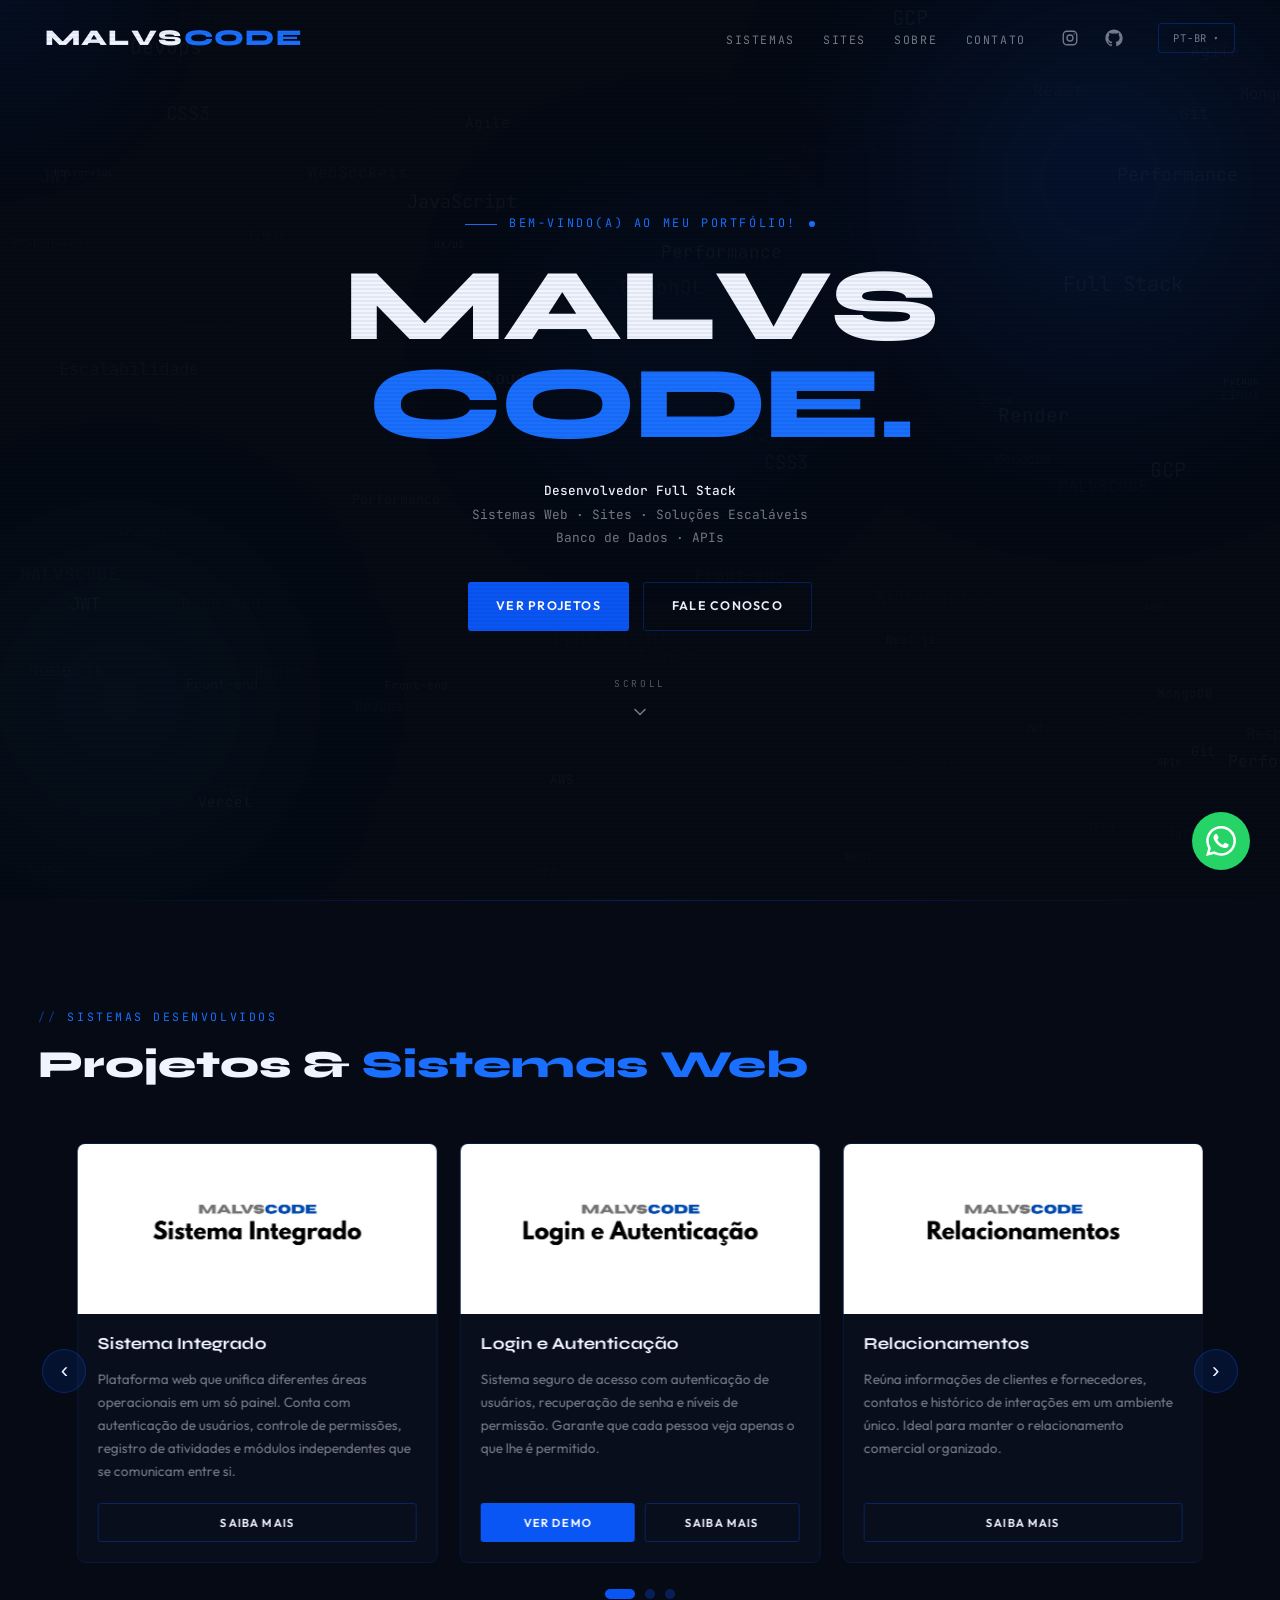
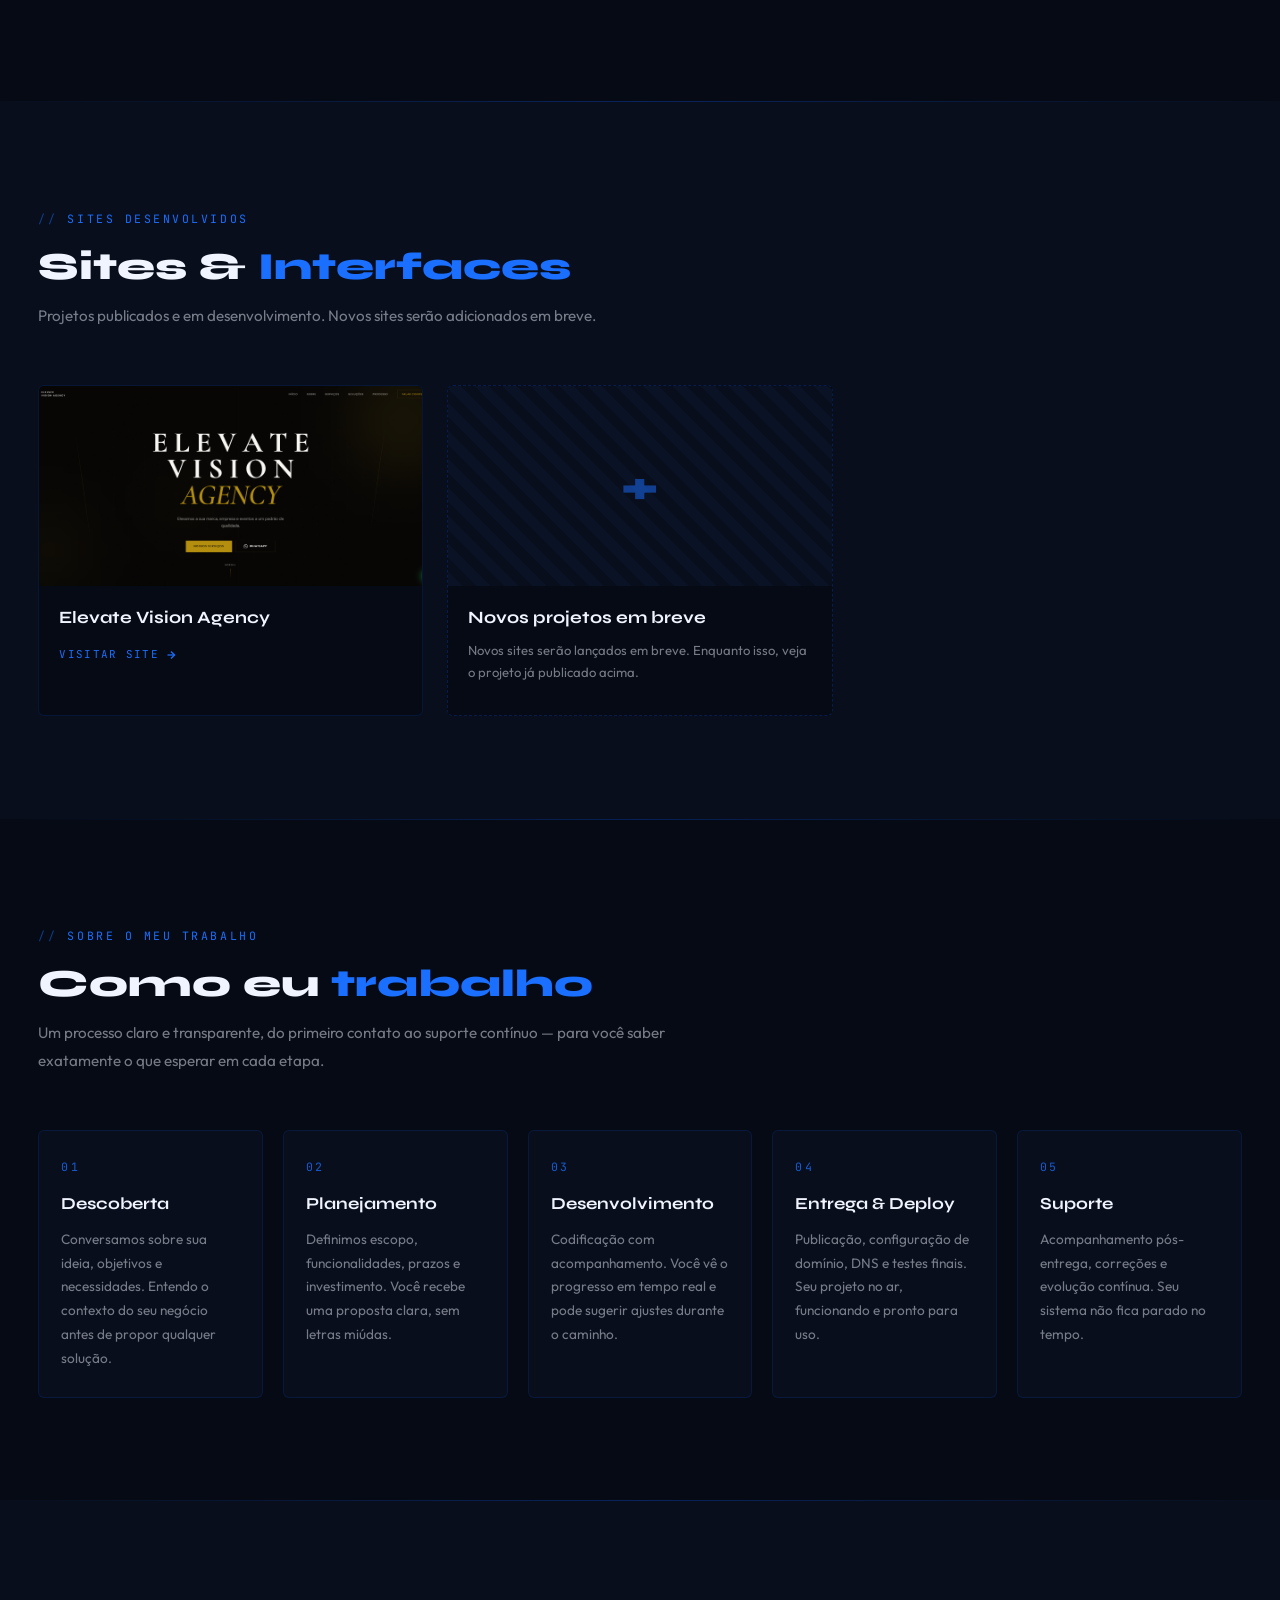
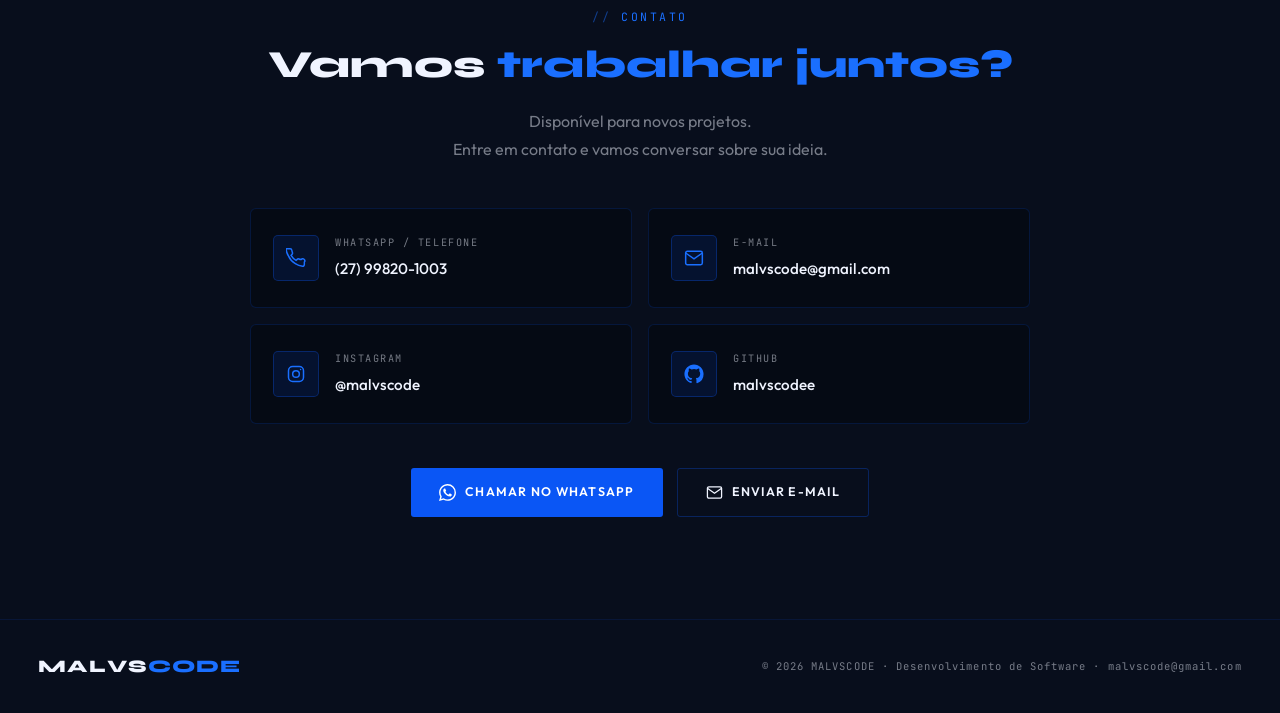
==== commit 2b209397: "Add files via upload" ====
--- a/index.html
+++ b/index.html
@@ -1,154 +1,386 @@
 <!DOCTYPE html>
 <html lang="pt-BR">
 <head>
-    <meta charset="UTF-8">
-    <meta name="viewport" content="width=device-width, initial-scale=1.0, maximum-scale=5.0, viewport-fit=cover">
-    <meta name="theme-color" content="#0F1E3D">
-    <title>Login e Autenticação · MALVSCODE</title>
-
-    <link rel="icon" type="image/png" href="/imagens/malvscode-logo.png" sizes="32x32"/>
-    <link rel="shortcut icon" type="image/png" href="/imagens/malvscode-logo.png"/>
-    <link rel="apple-touch-icon" href="/imagens/malvscode-logo.png"/>
-
-    <link rel="preconnect" href="https://fonts.googleapis.com">
-    <link rel="preconnect" href="https://fonts.gstatic.com" crossorigin>
-    <link href="https://fonts.googleapis.com/css2?family=Inter:wght@300;400;500;600;700&family=IBM+Plex+Mono:wght@500&display=swap" rel="stylesheet">
-    <link rel="stylesheet" href="/sistemas/login-autenticacao/styles.css">
+  <meta charset="UTF-8"/>
+  <meta name="viewport" content="width=device-width, initial-scale=1.0"/>
+  <title>MALVSCODE</title>
+  <meta name="description" content="MALVSCODE desenvolve sites e software robustos, escaláveis e seguros. Sistemas web, APIs, banco de dados e soluções sob medida."/>
+
+  <link rel="icon" type="image/png" href="imagens/malvscode-logo.png" sizes="32x32"/>
+  <link rel="shortcut icon" type="image/png" href="imagens/malvscode-logo.png"/>
+  <link rel="apple-touch-icon" href="imagens/malvscode-logo.png"/>
+
+  <link rel="preconnect" href="https://fonts.googleapis.com"/>
+  <link rel="preconnect" href="https://fonts.gstatic.com" crossorigin/>
+  <link href="https://fonts.googleapis.com/css2?family=Syne:wght@400;600;700;800&family=JetBrains+Mono:wght@300;400;500&family=Outfit:wght@300;400;500;600&display=swap" rel="stylesheet"/>
+  <link rel="stylesheet" href="styles.css"/>
 </head>
 <body>
 
-    <!-- Voltar ao site — fixo no topo esquerdo, sobrepõe tudo -->
-    <a class="back-link" href="/#sistemas" aria-label="Voltar ao site">
-        <svg viewBox="0 0 24 24" fill="none" stroke="currentColor" stroke-width="2" stroke-linecap="round" stroke-linejoin="round">
-            <line x1="19" y1="12" x2="5" y2="12"/>
-            <polyline points="12 19 5 12 12 5"/>
+<div class="cursor-glow" id="cursorGlow"></div>
+<div class="bg-words" id="bgWords"></div>
+
+<!-- ── NAV ── -->
+<nav class="nav" id="nav">
+  <div class="nav-logo">
+    <a href="#inicio" class="nav-logo-txt">MALVS<span>CODE</span></a>
+  </div>
+  <button class="hamburger" id="hamburger" aria-label="Menu">
+    <span></span><span></span><span></span>
+  </button>
+  <ul class="nav-links" id="navLinks">
+    <li><a href="#sistemas" class="nav-link" data-key="nav-sistemas">Sistemas</a></li>
+    <li><a href="#sites" class="nav-link" data-key="nav-sites">Sites</a></li>
+    <li><a href="#processo" class="nav-link" data-key="nav-processo">Sobre</a></li>
+    <li><a href="#contato" class="nav-link" data-key="nav-contato">Contato</a></li>
+
+    <li class="nav-socials">
+      <a href="https://instagram.com/malvscode" target="_blank" rel="noopener noreferrer" class="nav-social" aria-label="Instagram">
+        <svg viewBox="0 0 24 24" fill="none" stroke="currentColor" stroke-width="1.8" stroke-linecap="round" stroke-linejoin="round">
+          <rect x="3" y="3" width="18" height="18" rx="5" ry="5"/>
+          <circle cx="12" cy="12" r="4"/>
+          <circle cx="17.5" cy="6.5" r="0.9" fill="currentColor" stroke="none"/>
         </svg>
-        <span>Voltar ao site</span>
-    </a>
-
-    <!-- ============================================ -->
-    <!-- TELA 1 — INTRODUÇÃO                          -->
-    <!-- ============================================ -->
-    <section id="introScreen" class="intro-screen">
-        <span class="line line-h"></span>
-        <span class="line line-h"></span>
-        <span class="line line-h"></span>
-        <span class="line line-h"></span>
-        <span class="line line-v"></span>
-        <span class="line line-v"></span>
-        <span class="line line-v"></span>
-        <span class="line line-v"></span>
-
-        <div class="intro-inner">
-            <span class="eyebrow">Módulo</span>
-            <h1 class="intro-title">Tela de Login<br>e Autenticação</h1>
-
-            <div class="intro-features">
-                <div class="feature-line">
-                    <span class="feature-index">01</span>
-                    <span>Identificação de usuário</span>
-                </div>
-                <div class="feature-line">
-                    <span class="feature-index">02</span>
-                    <span>Validação de credenciais</span>
-                </div>
-                <div class="feature-line">
-                    <span class="feature-index">03</span>
-                    <span>Confirmação de sessão</span>
-                </div>
-            </div>
-
-            <div class="intro-instructions">
-                <div class="instructions-label">Como interagir</div>
-                <p>Preencha o usuário e a senha para continuar.</p>
-            </div>
-
-            <button type="button" id="startBtn" class="btn-start">
-                Vamos começar?
-                <svg width="18" height="18" viewBox="0 0 24 24" fill="none" stroke="currentColor" stroke-width="2.2" stroke-linecap="round" stroke-linejoin="round" aria-hidden="true">
-                    <line x1="5" y1="12" x2="19" y2="12"/>
-                    <polyline points="12 5 19 12 12 19"/>
-                </svg>
-            </button>
-        </div>
-    </section>
-
-    <!-- ============================================ -->
-    <!-- TELA 2 — LOGIN                               -->
-    <!-- ============================================ -->
-    <section id="loginScreen" class="login-screen hidden">
-
-        <!-- Painel esquerdo (desktop) — decorativo -->
-        <aside class="login-aside" aria-hidden="true">
-            <span class="line line-h"></span>
-            <span class="line line-h"></span>
-            <span class="line line-h"></span>
-            <span class="line line-h"></span>
-            <span class="line line-v"></span>
-            <span class="line line-v"></span>
-            <span class="line line-v"></span>
-            <span class="line line-v"></span>
-
-            <div class="login-aside-message">
-                Personalize sua mensagem e recados aqui.
-            </div>
-        </aside>
-
-        <!-- Painel direito — formulário -->
-        <div class="login-form-side">
-            <div class="login-form-wrapper">
-
-                <div class="logo-box" aria-label="Espaço reservado para logotipo">
-                    <span class="corner tl"></span>
-                    <span class="corner tr"></span>
-                    <span class="corner bl"></span>
-                    <span class="corner br"></span>
-                    <span class="logo-box-text">Sua logo aqui</span>
-                </div>
-
-                <div class="login-form-header">
-                    <p>Informe suas credenciais para continuar</p>
-                </div>
-
-                <form id="loginForm" novalidate>
-                    <div class="field">
-                        <label for="username">Usuário</label>
-                        <input type="text" id="username" placeholder="Digite seu nome" required autocomplete="username">
-                    </div>
-                    <div class="field">
-                        <label for="password">Senha</label>
-                        <input type="password" id="password" placeholder="Ex: 000" required autocomplete="current-password">
-                    </div>
-                    <button type="submit" class="btn-primary btn-block">Entrar</button>
-                </form>
-
-                <div class="login-form-footer">
-                    <span class="status-dot"></span>
-                    Ambiente de demonstração
-                </div>
-            </div>
-        </div>
-    </section>
-
-    <!-- ============================================ -->
-    <!-- SPLASH DE CARREGAMENTO                       -->
-    <!-- ============================================ -->
-    <div id="splashScreen" class="splash-screen hidden">
-        <div class="splash-inner">
-            <div class="splash-greeting" id="splashGreeting"></div>
-            <div class="splash-progress"><span></span></div>
-        </div>
-    </div>
-
-    <!-- ============================================ -->
-    <!-- WHATSAPP FLUTUANTE                           -->
-    <!-- ============================================ -->
-    <a href="#" id="whatsappFloat" class="whatsapp-float" target="_blank" rel="noopener noreferrer" aria-label="Falar no WhatsApp">
-        <svg viewBox="0 0 24 24" fill="white" aria-hidden="true">
-            <path d="M17.472 14.382c-.297-.149-1.758-.867-2.03-.967-.273-.099-.471-.148-.67.15-.197.297-.767.966-.94 1.164-.173.199-.347.223-.644.075-.297-.15-1.255-.463-2.39-1.475-.883-.788-1.48-1.761-1.653-2.059-.173-.297-.018-.458.13-.606.134-.133.298-.347.446-.52.149-.174.198-.298.298-.497.099-.198.05-.371-.025-.52-.075-.149-.669-1.612-.916-2.207-.242-.579-.487-.5-.669-.51-.173-.008-.371-.01-.57-.01-.198 0-.52.074-.792.372-.272.297-1.04 1.016-1.04 2.479 0 1.462 1.065 2.875 1.213 3.074.149.198 2.096 3.2 5.077 4.487.709.306 1.262.489 1.694.625.712.227 1.36.195 1.871.118.571-.085 1.758-.719 2.006-1.413.248-.694.248-1.289.173-1.413-.074-.124-.272-.198-.57-.347m-5.421 7.403h-.004a9.87 9.87 0 01-5.031-1.378l-.361-.214-3.741.982.998-3.648-.235-.374a9.86 9.86 0 01-1.51-5.26c.001-5.45 4.436-9.884 9.888-9.884 2.64 0 5.122 1.03 6.988 2.898a9.825 9.825 0 012.893 6.994c-.003 5.45-4.437 9.884-9.885 9.884m8.413-18.297A11.815 11.815 0 0012.05 0C5.495 0 .16 5.335.157 11.892c0 2.096.547 4.142 1.588 5.945L.057 24l6.305-1.654a11.882 11.882 0 005.683 1.448h.005c6.554 0 11.89-5.335 11.893-11.893a11.821 11.821 0 00-3.48-8.413z"/>
+      </a>
+      <a href="https://github.com/malvscodee" target="_blank" rel="noopener noreferrer" class="nav-social" aria-label="GitHub">
+        <svg viewBox="0 0 24 24" fill="currentColor" aria-hidden="true">
+          <path d="M12 .5C5.65.5.5 5.65.5 12c0 5.08 3.29 9.39 7.86 10.91.58.11.79-.25.79-.55 0-.27-.01-1.16-.02-2.1-3.2.7-3.87-1.36-3.87-1.36-.52-1.33-1.28-1.68-1.28-1.68-1.05-.72.08-.7.08-.7 1.16.08 1.77 1.19 1.77 1.19 1.03 1.77 2.7 1.26 3.36.96.1-.75.4-1.26.73-1.55-2.55-.29-5.24-1.28-5.24-5.69 0-1.26.45-2.29 1.19-3.1-.12-.29-.52-1.46.11-3.05 0 0 .97-.31 3.18 1.18a11.03 11.03 0 0 1 5.79 0c2.2-1.49 3.17-1.18 3.17-1.18.63 1.59.23 2.76.11 3.05.74.81 1.19 1.84 1.19 3.1 0 4.42-2.69 5.39-5.25 5.68.41.36.78 1.06.78 2.14 0 1.55-.01 2.8-.01 3.18 0 .3.21.67.8.55A11.5 11.5 0 0 0 23.5 12C23.5 5.65 18.35.5 12 .5z"/>
         </svg>
-    </a>
-
-    <script src="/sistemas/login-autenticacao/script.js"></script>
+      </a>
+    </li>
+
+    <li>
+      <div class="language-selector" id="langSelector">
+        <button type="button" class="lang-current" id="langCurrent">PT-BR <span class="lang-arrow">▾</span></button>
+        <div class="lang-dropdown" id="langDropdown">
+          <button type="button" class="lang-option active" data-lang="pt">PT-BR</button>
+          <button type="button" class="lang-option" data-lang="en">EN</button>
+          <button type="button" class="lang-option" data-lang="es">ES</button>
+        </div>
+      </div>
+    </li>
+  </ul>
+</nav>
+
+<!-- ── WHATSAPP FLUTUANTE ── -->
+<a href="https://wa.me/5527998201003?text=Olá!%20Vi%20o%20site%20da%20MALVSCODE%20e%20gostaria%20de%20conversar%20sobre%20um%20projeto." target="_blank" rel="noopener noreferrer" class="whatsapp-float" aria-label="WhatsApp">
+  <svg viewBox="0 0 24 24" fill="white">
+    <path d="M17.472 14.382c-.297-.149-1.758-.867-2.03-.967-.273-.099-.471-.148-.67.15-.197.297-.767.966-.94 1.164-.173.199-.347.223-.644.075-.297-.15-1.255-.463-2.39-1.475-.883-.788-1.48-1.761-1.653-2.059-.173-.297-.018-.458.13-.606.134-.133.298-.347.446-.52.149-.174.198-.298.298-.497.099-.198.05-.371-.025-.52-.075-.149-.669-1.612-.916-2.207-.242-.579-.487-.5-.669-.51-.173-.008-.371-.01-.57-.01-.198 0-.52.074-.792.372-.272.297-1.04 1.016-1.04 2.479 0 1.462 1.065 2.875 1.213 3.074.149.198 2.096 3.2 5.077 4.487.709.306 1.262.489 1.694.625.712.227 1.36.195 1.871.118.571-.085 1.758-.719 2.006-1.413.248-.694.248-1.289.173-1.413-.074-.124-.272-.198-.57-.347m-5.421 7.403h-.004a9.87 9.87 0 01-5.031-1.378l-.361-.214-3.741.982.998-3.648-.235-.374a9.86 9.86 0 01-1.51-5.26c.001-5.45 4.436-9.884 9.888-9.884 2.64 0 5.122 1.03 6.988 2.898a9.825 9.825 0 012.893 6.994c-.003 5.45-4.437 9.884-9.885 9.884m8.413-18.297A11.815 11.815 0 0012.05 0C5.495 0 .16 5.335.157 11.892c0 2.096.547 4.142 1.588 5.945L.057 24l6.305-1.654a11.882 11.882 0 005.683 1.448h.005c6.554 0 11.89-5.335 11.893-11.893a11.821 11.821 0 00-3.48-8.413z"/>
+  </svg>
+</a>
+
+<!-- ── HERO ── -->
+<section class="hero" id="inicio">
+  <div class="orb orb-1"></div>
+  <div class="orb orb-2"></div>
+  <div class="orb orb-3"></div>
+  <div class="container">
+    <div class="hero-inner">
+
+      <p class="hero-tag" data-key="hero-tag">Bem-vindo(a) ao meu portfólio!</p>
+
+      <h1 class="hero-name">
+        <span class="hero-name-line" data-key="hero-title1">MALVS</span>
+        <span class="hero-name-accent" data-key="hero-title2">CODE.</span>
+      </h1>
+
+      <p class="hero-role" data-key="hero-role">
+        <strong>Desenvolvedor Full Stack</strong><br>
+        Sistemas Web · Sites · Soluções Escaláveis<br>
+        Banco de Dados · APIs
+      </p>
+
+      <div class="hero-actions">
+        <a href="#sistemas" class="btn btn-blue" data-key="btn-projetos">Ver Projetos</a>
+        <a href="#contato" class="btn btn-outline" data-key="btn-contato">Fale Conosco</a>
+      </div>
+
+      <a href="#sistemas" class="scroll-indicator" aria-label="Rolar para baixo">
+        <span class="scroll-text">scroll</span>
+        <svg class="scroll-chevron" viewBox="0 0 24 24" fill="none" stroke="currentColor" stroke-width="2" stroke-linecap="round" stroke-linejoin="round">
+          <polyline points="6 9 12 15 18 9"/>
+        </svg>
+      </a>
+
+    </div>
+  </div>
+</section>
+
+<!-- ── SISTEMAS ── -->
+<section class="projetos" id="sistemas">
+  <div class="divider"></div>
+  <div class="container">
+    <div class="sec-header reveal">
+      <div class="label" data-key="sistemas-label">Sistemas desenvolvidos</div>
+      <h2 class="sec-title" data-key="sistemas-title">Projetos & <span>Sistemas Web</span></h2>
+    </div>
+    <div class="modulos-carousel-container">
+      <div class="modulos-carousel-viewport">
+        <div class="modulos-carousel-track" id="modulosTrack">
+
+          <!-- Card: Sistema Integrado -->
+          <div class="modulo-card" data-modulo="sistema-integrado">
+            <div class="modulo-image"><img src="imagens/sistema-integrado/sistema-integrado.png" alt="Sistema Integrado" loading="lazy"/></div>
+            <div class="modulo-header"><h3 class="modulo-nome" data-key="modulo1-nome">Sistema Integrado</h3></div>
+            <p class="modulo-desc" data-key="modulo1-desc">Plataforma web que unifica diferentes áreas operacionais em um só painel. Conta com autenticação de usuários, controle de permissões, registro de atividades e módulos independentes que se comunicam entre si.</p>
+            <div class="modulo-footer">
+              <a href="#" class="btn btn-outline btn-sm modulo-saiba-mais" data-modulo="sistema-integrado" data-key="saiba-mais">Saiba Mais</a>
+            </div>
+          </div>
+
+          <!-- Card: Login e Autenticação -->
+          <div class="modulo-card" data-modulo="login-autenticacao">
+            <div class="modulo-image"><img src="imagens/login-autenticacao/login-autenticacao.png" alt="Login e Autenticação" loading="lazy"/></div>
+            <div class="modulo-header"><h3 class="modulo-nome" data-key="modulo-login-nome">Login e Autenticação</h3></div>
+            <p class="modulo-desc" data-key="modulo-login-desc">Sistema seguro de acesso com autenticação de usuários, recuperação de senha e níveis de permissão. Garante que cada pessoa veja apenas o que lhe é permitido.</p>
+            <div class="modulo-footer">
+              <a href="/sistemas/login-autenticacao/" class="btn btn-blue btn-sm" data-key="ver-demo">Ver Demo</a>
+              <a href="#" class="btn btn-outline btn-sm modulo-saiba-mais" data-modulo="login-autenticacao" data-key="saiba-mais">Saiba Mais</a>
+            </div>
+          </div>
+
+          <!-- Card: Relacionamentos -->
+          <div class="modulo-card" data-modulo="relacionamentos">
+            <div class="modulo-image"><img src="imagens/relacionamentos/relacionamentos.png" alt="Relacionamentos" loading="lazy"/></div>
+            <div class="modulo-header"><h3 class="modulo-nome" data-key="modulo9-nome">Relacionamentos</h3></div>
+            <p class="modulo-desc" data-key="modulo9-desc">Reúna informações de clientes e fornecedores, contatos e histórico de interações em um ambiente único. Ideal para manter o relacionamento comercial organizado.</p>
+            <div class="modulo-footer">
+              <a href="#" class="btn btn-outline btn-sm modulo-saiba-mais" data-modulo="relacionamentos" data-key="saiba-mais">Saiba Mais</a>
+            </div>
+          </div>
+
+          <!-- Card: Atendimento -->
+          <div class="modulo-card" data-modulo="atendimento">
+            <div class="modulo-image"><img src="imagens/atendimento/atendimento.png" alt="Sistema de Atendimento" loading="lazy"/></div>
+            <div class="modulo-header"><h3 class="modulo-nome" data-key="modulo-atendimento-nome">Atendimento</h3></div>
+            <p class="modulo-desc" data-key="modulo-atendimento-desc">Gestão completa de atendimentos e agendamentos: controle de status, observações, histórico do cliente, canais de contato e relatórios operacionais em um só lugar.</p>
+            <div class="modulo-footer">
+              <a href="/sistemas/atendimento/" class="btn btn-blue btn-sm" data-key="ver-demo">Ver Demo</a>
+              <a href="#" class="btn btn-outline btn-sm modulo-saiba-mais" data-modulo="atendimento" data-key="saiba-mais">Saiba Mais</a>
+            </div>
+          </div>
+
+          <!-- Card: Logística -->
+          <div class="modulo-card" data-modulo="logistica">
+            <div class="modulo-image"><img src="imagens/logistica/logistica.png" alt="Logística" loading="lazy"/></div>
+            <div class="modulo-header"><h3 class="modulo-nome" data-key="modulo2-nome">Logística</h3></div>
+            <p class="modulo-desc" data-key="modulo2-desc">Ferramenta para registrar e acompanhar transportadoras, cotações de frete e envios. Permite comparar opções, monitorar prazos, acompanhar status em tempo real e registrar confirmações de entrega.</p>
+            <div class="modulo-footer">
+              <a href="#" class="btn btn-outline btn-sm modulo-saiba-mais" data-modulo="logistica" data-key="saiba-mais">Saiba Mais</a>
+            </div>
+          </div>
+
+          <!-- Card: Controle de Preços -->
+          <div class="modulo-card" data-modulo="controle-precos">
+            <div class="modulo-image"><img src="imagens/controle-precos/controle-precos.png" alt="Controle de Preços" loading="lazy"/></div>
+            <div class="modulo-header"><h3 class="modulo-nome" data-key="modulo5-nome">Controle de Preços</h3></div>
+            <p class="modulo-desc" data-key="modulo5-desc">Acompanhe os preços de itens e produtos cotados, compare valores entre fornecedores, identifique as melhores oportunidades e consulte o histórico de variações.</p>
+            <div class="modulo-footer">
+              <a href="#" class="btn btn-outline btn-sm modulo-saiba-mais" data-modulo="controle-precos" data-key="saiba-mais">Saiba Mais</a>
+            </div>
+          </div>
+
+          <!-- Card: Estoque -->
+          <div class="modulo-card" data-modulo="estoque">
+            <div class="modulo-image"><img src="imagens/estoque/estoque.png" alt="Estoque" loading="lazy"/></div>
+            <div class="modulo-header"><h3 class="modulo-nome" data-key="modulo6-nome">Estoque</h3></div>
+            <p class="modulo-desc" data-key="modulo6-desc">Monitore a movimentação de itens e produtos com entradas, saídas, quantidades disponíveis e alertas de estoque baixo. O histórico completo garante rastreabilidade e controle.</p>
+            <div class="modulo-footer">
+              <a href="#" class="btn btn-outline btn-sm modulo-saiba-mais" data-modulo="estoque" data-key="saiba-mais">Saiba Mais</a>
+            </div>
+          </div>
+
+          <!-- Card: Compras -->
+          <div class="modulo-card" data-modulo="compras">
+            <div class="modulo-image"><img src="imagens/compras/compras.png" alt="Compras" loading="lazy"/></div>
+            <div class="modulo-header"><h3 class="modulo-nome" data-key="modulo8-nome">Compras</h3></div>
+            <p class="modulo-desc" data-key="modulo8-desc">Tenha o histórico completo das suas compras organizado por itens, valores, datas, formas de pagamento e fornecedores. Fácil de consultar e comparar.</p>
+            <div class="modulo-footer">
+              <a href="#" class="btn btn-outline btn-sm modulo-saiba-mais" data-modulo="compras" data-key="saiba-mais">Saiba Mais</a>
+            </div>
+          </div>
+
+          <!-- Card: Gestão de Pagamentos -->
+          <div class="modulo-card" data-modulo="gestao-pagamentos">
+            <div class="modulo-image"><img src="imagens/gestao-pagamentos/gestao-pagamentos.png" alt="Gestão de Pagamentos" loading="lazy"/></div>
+            <div class="modulo-header"><h3 class="modulo-nome" data-key="modulo3-nome">Gestão de Pagamentos</h3></div>
+            <p class="modulo-desc" data-key="modulo3-desc">Organize contas a pagar e a receber, pagamentos realizados e atrasados, além de histórico e relatórios financeiros. Tenha uma visão clara do seu fluxo de caixa em um só lugar.</p>
+            <div class="modulo-footer">
+              <a href="#" class="btn btn-outline btn-sm modulo-saiba-mais" data-modulo="gestao-pagamentos" data-key="saiba-mais">Saiba Mais</a>
+            </div>
+          </div>
+
+        </div>
+      </div>
+      <button class="modulos-carousel-btn prev" id="modulosPrev" aria-label="Anterior">‹</button>
+      <button class="modulos-carousel-btn next" id="modulosNext" aria-label="Próximo">›</button>
+      <div class="modulos-carousel-dots" id="modulosDots"></div>
+    </div>
+  </div>
+</section>
+
+<!-- ── SITES ── -->
+<section class="sites-section" id="sites">
+  <div class="divider"></div>
+  <div class="container">
+    <div class="sec-header reveal">
+      <div class="label" data-key="sites-label">Sites desenvolvidos</div>
+      <h2 class="sec-title" data-key="sites-title">Sites & <span>Interfaces</span></h2>
+      <p class="sec-subtitle" data-key="sites-sub">Projetos publicados e em desenvolvimento. Novos sites serão adicionados em breve.</p>
+    </div>
+    <div class="sites-grid">
+      <div class="site-card reveal" data-d="1">
+        <div class="site-preview">
+          <img src="imagens/elevatevision.png" alt="Elevate Vision Agency" class="site-thumbnail" loading="lazy"/>
+          <div class="site-preview-overlay"><span class="site-preview-icon">+</span></div>
+        </div>
+        <div class="site-info">
+          <div class="site-name" data-key="site1-nome">Elevate Vision Agency</div>
+          <a href="https://www.elevatevision.com.br" target="_blank" rel="noopener noreferrer" class="site-link">
+            <span data-key="visitar-site">Visitar site</span>
+            <svg width="12" height="12" viewBox="0 0 24 24" fill="none" stroke="currentColor" stroke-width="2.5"><line x1="5" y1="12" x2="19" y2="12"/><polyline points="12 5 19 12 12 19"/></svg>
+          </a>
+        </div>
+      </div>
+
+      <div class="site-card site-card-coming reveal" data-d="2">
+        <div class="site-preview site-preview-coming">
+          <span class="coming-icon">+</span>
+        </div>
+        <div class="site-info">
+          <div class="site-name" data-key="site-coming-title">Novos projetos em breve</div>
+          <p class="site-desc" data-key="site-coming-desc">Novos sites serão lançados em breve. Enquanto isso, veja o projeto já publicado acima.</p>
+        </div>
+      </div>
+    </div>
+  </div>
+</section>
+
+<!-- ── SOBRE O MEU TRABALHO ── -->
+<section class="processo-section" id="processo">
+  <div class="divider"></div>
+  <div class="container">
+    <div class="sec-header reveal">
+      <div class="label" data-key="processo-label">Sobre o meu trabalho</div>
+      <h2 class="sec-title" data-key="processo-title">Como eu <span>trabalho</span></h2>
+      <p class="sec-subtitle" data-key="processo-sub">Um processo claro e transparente, do primeiro contato ao suporte contínuo — para você saber exatamente o que esperar em cada etapa.</p>
+    </div>
+
+    <div class="processo-grid">
+      <div class="processo-card reveal" data-d="1">
+        <div class="processo-num">01</div>
+        <h3 class="processo-title" data-key="processo1-title">Descoberta</h3>
+        <p class="processo-desc" data-key="processo1-desc">Conversamos sobre sua ideia, objetivos e necessidades. Entendo o contexto do seu negócio antes de propor qualquer solução.</p>
+      </div>
+
+      <div class="processo-card reveal" data-d="2">
+        <div class="processo-num">02</div>
+        <h3 class="processo-title" data-key="processo2-title">Planejamento</h3>
+        <p class="processo-desc" data-key="processo2-desc">Definimos escopo, funcionalidades, prazos e investimento. Você recebe uma proposta clara, sem letras miúdas.</p>
+      </div>
+
+      <div class="processo-card reveal" data-d="3">
+        <div class="processo-num">03</div>
+        <h3 class="processo-title" data-key="processo3-title">Desenvolvimento</h3>
+        <p class="processo-desc" data-key="processo3-desc">Codificação com acompanhamento. Você vê o progresso em tempo real e pode sugerir ajustes durante o caminho.</p>
+      </div>
+
+      <div class="processo-card reveal" data-d="4">
+        <div class="processo-num">04</div>
+        <h3 class="processo-title" data-key="processo4-title">Entrega & Deploy</h3>
+        <p class="processo-desc" data-key="processo4-desc">Publicação, configuração de domínio, DNS e testes finais. Seu projeto no ar, funcionando e pronto para uso.</p>
+      </div>
+
+      <div class="processo-card reveal" data-d="4">
+        <div class="processo-num">05</div>
+        <h3 class="processo-title" data-key="processo5-title">Suporte</h3>
+        <p class="processo-desc" data-key="processo5-desc">Acompanhamento pós-entrega, correções e evolução contínua. Seu sistema não fica parado no tempo.</p>
+      </div>
+    </div>
+  </div>
+</section>
+
+<!-- ── CONTATO ── -->
+<section class="contato" id="contato">
+  <div class="divider"></div>
+  <div class="container">
+    <div class="contato-inner reveal">
+      <div class="label" data-key="contato-label">Contato</div>
+      <h2 class="sec-title" data-key="contato-title">Vamos <span>trabalhar juntos?</span></h2>
+      <p class="contato-sub" data-key="contato-sub">Disponível para novos projetos.<br>Entre em contato e vamos conversar sobre sua ideia.</p>
+
+      <div class="contact-cards">
+        <a href="tel:+5527998201003" class="contact-card">
+          <div class="contact-icon">
+            <svg width="20" height="20" viewBox="0 0 24 24" fill="none" stroke="currentColor" stroke-width="1.8"><path d="M22 16.92v3a2 2 0 01-2.18 2 19.79 19.79 0 01-8.63-3.07A19.5 19.5 0 013.07 9.81a19.79 19.79 0 01-3.07-8.68A2 2 0 012 1h3a2 2 0 012 1.72c.127.96.361 1.903.7 2.81a2 2 0 01-.45 2.11L6.09 8.91a16 16 0 006 6l1.27-1.27a2 2 0 012.11-.45c.907.339 1.85.573 2.81.7A2 2 0 0122 16.92z"/></svg>
+          </div>
+          <div>
+            <div class="contact-label" data-key="telefone">WhatsApp / Telefone</div>
+            <div class="contact-value">(27) 99820-1003</div>
+          </div>
+        </a>
+        <a href="mailto:malvscode@gmail.com" class="contact-card">
+          <div class="contact-icon">
+            <svg width="20" height="20" viewBox="0 0 24 24" fill="none" stroke="currentColor" stroke-width="1.8"><path d="M4 4h16c1.1 0 2 .9 2 2v12c0 1.1-.9 2-2 2H4c-1.1 0-2-.9-2-2V6c0-1.1.9-2 2-2z"/><polyline points="22,6 12,13 2,6"/></svg>
+          </div>
+          <div>
+            <div class="contact-label" data-key="email">E-mail</div>
+            <div class="contact-value">malvscode@gmail.com</div>
+          </div>
+        </a>
+      </div>
+
+      <div class="contact-cards contact-cards-socials">
+        <a href="https://instagram.com/malvscode" target="_blank" rel="noopener noreferrer" class="contact-card">
+          <div class="contact-icon">
+            <svg width="20" height="20" viewBox="0 0 24 24" fill="none" stroke="currentColor" stroke-width="1.8" stroke-linecap="round" stroke-linejoin="round">
+              <rect x="3" y="3" width="18" height="18" rx="5" ry="5"/>
+              <circle cx="12" cy="12" r="4"/>
+              <circle cx="17.5" cy="6.5" r="0.9" fill="currentColor" stroke="none"/>
+            </svg>
+          </div>
+          <div>
+            <div class="contact-label" data-key="instagram-label">Instagram</div>
+            <div class="contact-value">@malvscode</div>
+          </div>
+        </a>
+        <a href="https://github.com/malvscodee" target="_blank" rel="noopener noreferrer" class="contact-card">
+          <div class="contact-icon">
+            <svg width="20" height="20" viewBox="0 0 24 24" fill="currentColor" aria-hidden="true">
+              <path d="M12 .5C5.65.5.5 5.65.5 12c0 5.08 3.29 9.39 7.86 10.91.58.11.79-.25.79-.55 0-.27-.01-1.16-.02-2.1-3.2.7-3.87-1.36-3.87-1.36-.52-1.33-1.28-1.68-1.28-1.68-1.05-.72.08-.7.08-.7 1.16.08 1.77 1.19 1.77 1.19 1.03 1.77 2.7 1.26 3.36.96.1-.75.4-1.26.73-1.55-2.55-.29-5.24-1.28-5.24-5.69 0-1.26.45-2.29 1.19-3.1-.12-.29-.52-1.46.11-3.05 0 0 .97-.31 3.18 1.18a11.03 11.03 0 0 1 5.79 0c2.2-1.49 3.17-1.18 3.17-1.18.63 1.59.23 2.76.11 3.05.74.81 1.19 1.84 1.19 3.1 0 4.42-2.69 5.39-5.25 5.68.41.36.78 1.06.78 2.14 0 1.55-.01 2.8-.01 3.18 0 .3.21.67.8.55A11.5 11.5 0 0 0 23.5 12C23.5 5.65 18.35.5 12 .5z"/>
+            </svg>
+          </div>
+          <div>
+            <div class="contact-label" data-key="github-label">GitHub</div>
+            <div class="contact-value">malvscodee</div>
+          </div>
+        </a>
+      </div>
+
+      <div class="contact-cta">
+        <a href="https://wa.me/5527998201003?text=Olá!%20Vi%20o%20site%20da%20MALVSCODE%20e%20gostaria%20de%20conversar%20sobre%20um%20projeto." target="_blank" rel="noopener noreferrer" class="btn btn-blue">
+          <svg width="17" height="17" viewBox="0 0 24 24" fill="currentColor"><path d="M17.472 14.382c-.297-.149-1.758-.867-2.03-.967-.273-.099-.471-.148-.67.15-.197.297-.767.966-.94 1.164-.173.199-.347.223-.644.075-.297-.15-1.255-.463-2.39-1.475-.883-.788-1.48-1.761-1.653-2.059-.173-.297-.018-.458.13-.606.134-.133.298-.347.446-.52.149-.174.198-.298.298-.497.099-.198.05-.371-.025-.52-.075-.149-.669-1.612-.916-2.207-.242-.579-.487-.5-.669-.51-.173-.008-.371-.01-.57-.01-.198 0-.52.074-.792.372-.272.297-1.04 1.016-1.04 2.479 0 1.462 1.065 2.875 1.213 3.074.149.198 2.096 3.2 5.077 4.487.709.306 1.262.489 1.694.625.712.227 1.36.195 1.871.118.571-.085 1.758-.719 2.006-1.413.248-.694.248-1.289.173-1.413-.074-.124-.272-.198-.57-.347m-5.421 7.403h-.004a9.87 9.87 0 01-5.031-1.378l-.361-.214-3.741.982.998-3.648-.235-.374a9.86 9.86 0 01-1.51-5.26c.001-5.45 4.436-9.884 9.888-9.884 2.64 0 5.122 1.03 6.988 2.898a9.825 9.825 0 012.893 6.994c-.003 5.45-4.437 9.884-9.885 9.884m8.413-18.297A11.815 11.815 0 0012.05 0C5.495 0 .16 5.335.157 11.892c0 2.096.547 4.142 1.588 5.945L.057 24l6.305-1.654a11.882 11.882 0 005.683 1.448h.005c6.554 0 11.89-5.335 11.893-11.893a11.821 11.821 0 00-3.48-8.413z"/></svg>
+          <span data-key="whatsapp">Chamar no WhatsApp</span>
+        </a>
+        <a href="mailto:malvscode@gmail.com" class="btn btn-outline">
+          <svg width="17" height="17" viewBox="0 0 24 24" fill="none" stroke="currentColor" stroke-width="1.8"><path d="M4 4h16c1.1 0 2 .9 2 2v12c0 1.1-.9 2-2 2H4c-1.1 0-2-.9-2-2V6c0-1.1.9-2 2-2z"/><polyline points="22,6 12,13 2,6"/></svg>
+          <span data-key="email-btn">Enviar E-mail</span>
+        </a>
+      </div>
+    </div>
+  </div>
+</section>
+
+<!-- ── FOOTER ── -->
+<footer class="footer">
+  <div class="container">
+    <div class="footer-inner">
+      <div class="footer-logo">MALVS<span>CODE</span></div>
+      <p class="footer-copy">© 2026 MALVSCODE · Desenvolvimento de Software · malvscode@gmail.com</p>
+    </div>
+  </div>
+</footer>
+
+<script src="script.js"></script>
 </body>
 </html>
--- a/styles.css
+++ b/styles.css
@@ -0,0 +1,850 @@
+/* ═══════════════════════════════════════════
+   MALVSCODE PORTFOLIO — DARK TECH AESTHETIC
+═══════════════════════════════════════════ */
+:root {
+  --bg:       #050a14;
+  --bg2:      #080e1c;
+  --bg3:      #0a1225;
+  --blue:     #0a56f5;
+  --blue-b:   #1a6fff;
+  --blue-dim: rgba(10,86,245,0.12);
+  --blue-bd:  rgba(10,86,245,0.3);
+  --cyan:     #38bdf8;
+  --white:    #f0f4ff;
+  --muted:    rgba(240,244,255,0.48);
+  --soft:     rgba(240,244,255,0.78);
+  --mono:     'JetBrains Mono', monospace;
+  --display:  'Syne', sans-serif;
+  --body:     'Outfit', sans-serif;
+  --ease:     cubic-bezier(0.22,1,0.36,1);
+  --max:      1320px;
+
+  --carousel-gap: 22px;
+  --carousel-cards: 3;
+}
+*,*::before,*::after{box-sizing:border-box;margin:0;padding:0}
+html{scroll-behavior:smooth;font-size:16px}
+body{
+  background:var(--bg);
+  color:var(--white);
+  font-family:var(--body);
+  line-height:1.65;
+  overflow-x:hidden;
+  -webkit-font-smoothing:antialiased;
+}
+a{text-decoration:none;color:inherit}
+ul{list-style:none}
+img{max-width:100%;display:block}
+
+/* ── BACKGROUND ANIMADO ── */
+.bg-words {
+  position: fixed;
+  inset: 0;
+  z-index: 0;
+  pointer-events: none;
+  overflow: hidden;
+  opacity: 0.10;
+}
+.word {
+  position: absolute;
+  font-family: var(--mono);
+  font-size: 0.7rem;
+  color: var(--white);
+  white-space: nowrap;
+  animation: floatWord 35s linear infinite;
+  opacity: 0.3;
+  text-shadow: 0 0 20px rgba(10,86,245,0.08);
+}
+@keyframes floatWord {
+  0% { transform: translateY(0) translateX(0); opacity: 0.1; }
+  10% { opacity: 0.4; }
+  90% { opacity: 0.4; }
+  100% { transform: translateY(-100vh) translateX(30px); opacity: 0; }
+}
+
+/* ── CURSOR GLOW ── */
+.cursor-glow{
+  position:fixed;width:420px;height:420px;border-radius:50%;
+  background:radial-gradient(circle,rgba(10,86,245,0.06) 0%,transparent 70%);
+  pointer-events:none;z-index:0;transform:translate(-50%,-50%);
+  transition:transform 0.08s linear;
+}
+
+/* ── SCANLINES ── */
+body::after{
+  content:'';position:fixed;inset:0;pointer-events:none;z-index:9999;
+  background:repeating-linear-gradient(0deg,transparent,transparent 2px,rgba(0,0,0,0.05) 2px,rgba(0,0,0,0.05) 4px);
+}
+
+/* ── CONTAINER ── */
+.container{
+  max-width:var(--max);
+  margin:0 auto;
+  padding:0 clamp(20px, 3vw, 48px);
+  position:relative;
+  z-index:1;
+  width:100%;
+}
+
+/* ── REVEAL ── */
+.reveal{opacity:0;transform:translateY(36px);transition:opacity 0.75s var(--ease),transform 0.75s var(--ease)}
+.reveal.vis{opacity:1;transform:none}
+.reveal[data-d="1"]{transition-delay:.08s}
+.reveal[data-d="2"]{transition-delay:.16s}
+.reveal[data-d="3"]{transition-delay:.24s}
+.reveal[data-d="4"]{transition-delay:.32s}
+
+/* ── LABEL / TITLE ── */
+.label{
+  font-family:var(--mono);
+  font-size:0.72rem;
+  font-weight:400;
+  letter-spacing:0.22em;text-transform:uppercase;color:var(--blue-b);
+  display:inline-flex;align-items:center;gap:10px;margin-bottom:18px;
+}
+.label::before{content:'//';color:var(--blue-b);opacity:0.5}
+
+.sec-title{
+  font-family:var(--display);
+  font-size:clamp(1.7rem, 3vw, 2.6rem);
+  font-weight:800;line-height:1.1;color:var(--white);
+}
+.sec-title span{color:var(--blue-b)}
+
+.sec-subtitle{
+  font-size:0.95rem;
+  color:var(--muted);
+  line-height:1.8;
+  max-width:640px;
+  margin-top:14px;
+}
+
+/* ── BUTTONS ── */
+.btn{
+  display:inline-flex;align-items:center;gap:9px;
+  padding:13px 28px;
+  font-family:var(--body);
+  font-size:0.78rem;
+  font-weight:600;letter-spacing:0.1em;text-transform:uppercase;
+  border:none;cursor:pointer;border-radius:3px;
+  transition:all 0.3s var(--ease);position:relative;overflow:hidden;
+}
+.btn::after{
+  content:'';position:absolute;inset:0;
+  background:rgba(255,255,255,0.06);opacity:0;transition:opacity 0.3s;
+}
+.btn:hover::after{opacity:1}
+.btn-blue{background:var(--blue);color:#fff}
+.btn-blue:hover{background:var(--blue-b);transform:translateY(-2px);box-shadow:0 8px 32px rgba(10,86,245,0.4)}
+.btn-outline{background:transparent;color:var(--white);border:1px solid var(--blue-bd)}
+.btn-outline:hover{border-color:var(--blue);color:var(--cyan);transform:translateY(-2px)}
+.btn-sm{padding:9px 22px;font-size:0.72rem}
+
+/* ── WHATSAPP FLOAT ── */
+.whatsapp-float {
+  position: fixed;
+  bottom: 30px;
+  right: 30px;
+  z-index: 10000;
+  width: 58px;
+  height: 58px;
+  background: #25d366;
+  border-radius: 50%;
+  display: flex;
+  align-items: center;
+  justify-content: center;
+  transition: transform 0.25s var(--ease), background 0.25s var(--ease);
+  cursor: pointer;
+}
+.whatsapp-float:hover {
+  transform: scale(1.06);
+  background: #20bd5a;
+}
+.whatsapp-float svg { width: 30px; height: 30px; }
+
+/* ═══════════════════════════════════════════
+   NAV
+═══════════════════════════════════════════ */
+.nav{
+  position:fixed;top:0;left:0;right:0;z-index:1000;
+  display:flex;align-items:center;justify-content:space-between;
+  padding:20px clamp(24px, 3.5vw, 48px);
+  transition:all 0.4s var(--ease);
+}
+.nav.scrolled{
+  background:rgba(5,10,20,0.92);backdrop-filter:blur(20px);
+  padding:12px clamp(24px, 3.5vw, 48px);
+  border-bottom:1px solid rgba(10,86,245,0.15);
+}
+.nav-logo{display:flex;align-items:center;gap:12px}
+.nav-logo-txt{
+  font-family:var(--display);
+  font-size:1.4rem;
+  font-weight:800;
+  letter-spacing:0.06em;color:var(--white);
+  text-decoration:none;
+  cursor:pointer;
+  transition:opacity 0.25s var(--ease);
+}
+.nav-logo-txt:hover{ opacity:0.85; }
+.nav-logo-txt span{color:var(--blue-b)}
+
+.nav-links{display:flex;align-items:center;gap:clamp(20px, 2.2vw, 34px)}
+.nav-link{
+  font-family:var(--mono);
+  font-size:0.72rem;
+  font-weight:400;
+  letter-spacing:0.14em;text-transform:uppercase;color:var(--muted);
+  transition:color 0.3s;position:relative;
+}
+.nav-link::after{
+  content:'';position:absolute;bottom:-3px;left:0;right:0;
+  height:1px;background:var(--blue-b);transform:scaleX(0);
+  transition:transform 0.3s var(--ease);transform-origin:left;
+}
+.nav-link:hover{color:var(--white)}
+.nav-link:hover::after{transform:scaleX(1)}
+
+.nav-socials{
+  display:flex;
+  align-items:center;
+  gap:12px;
+}
+.nav-social{
+  display:inline-flex;
+  align-items:center;
+  justify-content:center;
+  width:32px;
+  height:32px;
+  color:var(--muted);
+  border-radius:50%;
+  transition:color 0.25s var(--ease), transform 0.25s var(--ease), background 0.25s var(--ease);
+}
+.nav-social svg{ width:18px; height:18px; }
+.nav-social:hover{
+  color:var(--blue-b);
+  background:var(--blue-dim);
+  transform:translateY(-1px);
+}
+
+.hamburger{display:none;flex-direction:column;gap:5px;background:none;border:none;cursor:pointer;padding:4px}
+.hamburger span{display:block;width:22px;height:1px;background:var(--white);transition:all 0.35s var(--ease)}
+.hamburger.open span:nth-child(1){transform:translateY(6px) rotate(45deg)}
+.hamburger.open span:nth-child(2){opacity:0}
+.hamburger.open span:nth-child(3){transform:translateY(-6px) rotate(-45deg)}
+
+/* ── LANGUAGE SELECTOR ── */
+.language-selector { position: relative; }
+.lang-current {
+  background: transparent;
+  border: 1px solid var(--blue-bd);
+  color: var(--muted);
+  padding: 7px 14px;
+  border-radius: 3px;
+  font-family: var(--mono);
+  font-size: 0.66rem;
+  cursor: pointer;
+  transition: all 0.3s var(--ease);
+  letter-spacing: 0.08em;
+  display: flex;
+  align-items: center;
+  gap: 6px;
+  white-space: nowrap;
+}
+.lang-current:hover{ border-color: var(--blue); color: var(--white); }
+.lang-arrow{ font-size: 0.6rem; transition: transform 0.25s var(--ease); }
+.language-selector.open .lang-arrow{ transform: rotate(180deg); }
+
+.lang-dropdown{
+  display: none;
+  flex-direction: column;
+  position: absolute;
+  top: calc(100% + 8px);
+  left: 0;
+  min-width: 100px;
+  background: var(--bg2);
+  border: 1px solid rgba(10,86,245,0.25);
+  border-radius: 6px;
+  overflow: hidden;
+  z-index: 1200;
+  box-shadow: 0 16px 40px rgba(0,0,0,0.45);
+}
+.language-selector.open .lang-dropdown{ display: flex; }
+
+.lang-option{
+  background: transparent;
+  border: none;
+  color: var(--muted);
+  padding: 10px 16px;
+  font-family: var(--mono);
+  font-size: 0.62rem;
+  letter-spacing: 0.08em;
+  text-align: left;
+  cursor: pointer;
+  transition: all 0.2s var(--ease);
+}
+.lang-option:hover{ background: var(--blue-dim); color: var(--white); }
+.lang-option.active{ color: var(--blue-b); background: var(--blue-dim); cursor: default; }
+
+/* ═══════════════════════════════════════════
+   HERO
+═══════════════════════════════════════════ */
+.hero{
+  position:relative;
+  min-height:100vh;
+  min-height:100svh;
+  display:flex;
+  align-items:center;
+  justify-content:center;
+  padding:clamp(90px, 11vh, 130px) 0 clamp(50px, 7vh, 80px);
+  overflow:hidden;
+}
+
+.orb{position:absolute;border-radius:50%;filter:blur(100px);pointer-events:none}
+.orb-1{width:560px;height:560px;background:radial-gradient(circle,rgba(10,86,245,0.20) 0%,transparent 65%);right:-100px;top:-100px;animation:float1 14s ease-in-out infinite}
+.orb-2{width:400px;height:400px;background:radial-gradient(circle,rgba(56,189,248,0.08) 0%,transparent 65%);left:-80px;bottom:0;animation:float2 18s ease-in-out infinite}
+.orb-3{width:320px;height:320px;background:radial-gradient(circle,rgba(10,86,245,0.12) 0%,transparent 65%);left:40%;top:20%;animation:float1 10s ease-in-out infinite reverse}
+@keyframes float1{0%,100%{transform:translateY(0)}50%{transform:translateY(-30px)}}
+@keyframes float2{0%,100%{transform:translateY(0)}50%{transform:translateY(25px)}}
+
+.hero-inner{
+  position:relative;
+  z-index:1;
+  display:flex;
+  flex-direction:column;
+  align-items:center;
+  text-align:center;
+  width:min(92vw, 900px);
+  margin:0 auto;
+  padding:0 8px;
+}
+
+.hero-tag{
+  font-family:var(--mono);
+  font-size:0.74rem;
+  letter-spacing:0.22em;
+  text-transform:uppercase;color:var(--blue-b);
+  margin-bottom:clamp(16px, 2.6vh, 24px);
+  display:inline-flex;align-items:center;gap:12px;
+  opacity:0;animation:fadeUp 0.8s var(--ease) 0.1s forwards;
+}
+.hero-tag::before{content:'';width:32px;height:1px;background:var(--blue-b)}
+.hero-tag::after{content:'';width:6px;height:6px;border-radius:50%;background:var(--blue-b);animation:blink 1.4s ease infinite}
+@keyframes blink{0%,100%{opacity:1}50%{opacity:0.2}}
+
+.hero-name{
+  font-family:var(--display);
+  font-size:clamp(3rem, 8vw, 7rem);
+  font-weight:800;
+  line-height:0.95;
+  letter-spacing:-0.025em;
+  color:var(--white);
+  margin-bottom:clamp(22px, 3vh, 32px);
+  display:flex;
+  flex-direction:column;
+  align-items:center;
+  opacity:0;animation:fadeUp 0.9s var(--ease) 0.25s forwards;
+}
+.hero-name-line{ display:block; color:var(--white); }
+.hero-name-accent{ display:block; color:var(--blue-b); }
+
+.hero-role{
+  font-family:var(--mono);
+  font-size:clamp(0.8rem, 1vw, 0.95rem);
+  color:var(--muted);
+  margin-bottom:clamp(28px, 3.6vh, 42px);
+  line-height:1.85;
+  max-width:720px;
+  opacity:0;animation:fadeUp 0.9s var(--ease) 0.4s forwards;
+}
+.hero-role strong{color:var(--white);font-weight:500}
+
+.hero-actions{
+  display:flex;
+  gap:14px;
+  flex-wrap:wrap;
+  justify-content:center;
+  opacity:0;animation:fadeUp 0.9s var(--ease) 0.55s forwards;
+}
+
+.scroll-indicator{
+  display:flex;
+  flex-direction:column;
+  align-items:center;
+  gap:10px;
+  margin-top:clamp(32px, 5vh, 56px);
+  color:var(--muted);
+  text-decoration:none;
+  transition:color 0.3s var(--ease);
+  opacity:0;
+  animation:fadeUp 0.9s var(--ease) 0.75s forwards;
+  cursor:pointer;
+}
+.scroll-indicator:hover{ color:var(--blue-b); }
+
+.scroll-text{
+  font-family:var(--mono);
+  font-size:0.6rem;
+  letter-spacing:0.28em;
+  text-transform:uppercase;
+  opacity:0.7;
+}
+.scroll-chevron{
+  width:20px;
+  height:20px;
+  animation:scrollBounce 1.8s ease-in-out infinite;
+}
+@keyframes scrollBounce{
+  0%,100%{ transform:translateY(0); opacity:0.5; }
+  50%    { transform:translateY(6px); opacity:1; }
+}
+
+@keyframes fadeUp{from{opacity:0;transform:translateY(28px)}to{opacity:1;transform:none}}
+
+/* ═══════════════════════════════════════════
+   SECTIONS COMMON
+═══════════════════════════════════════════ */
+section{
+  padding:clamp(70px, 8vw, 110px) 0;
+  position:relative;
+  z-index:1;
+}
+.sec-header{margin-bottom:clamp(40px, 4.5vw, 56px)}
+
+.divider{
+  position:absolute;top:0;left:0;right:0;height:1px;
+  background:linear-gradient(90deg,transparent,rgba(10,86,245,0.3),transparent);
+}
+
+/* ═══════════════════════════════════════════
+   CARROSSEL DE MÓDULOS
+═══════════════════════════════════════════ */
+.modulos-carousel-container {
+  position: relative;
+  width: 100%;
+  margin: 0;
+  padding: 0 clamp(20px, 3vw, 44px);
+}
+
+.modulos-carousel-viewport {
+  overflow: hidden;
+  width: 100%;
+  border-radius: 8px;
+}
+
+.modulos-carousel-track {
+  display: flex;
+  transition: transform 0.5s var(--ease);
+  gap: var(--carousel-gap);
+  padding: 0;
+  will-change: transform;
+}
+
+.modulo-card {
+  flex: 0 0 calc((100% - (var(--carousel-cards) - 1) * var(--carousel-gap)) / var(--carousel-cards));
+  background: var(--bg2);
+  border: 1px solid rgba(10,86,245,0.15);
+  border-radius: 8px;
+  overflow: hidden;
+  transition: border-color 0.35s var(--ease), box-shadow 0.35s var(--ease), transform 0.35s var(--ease);
+  display: flex;
+  flex-direction: column;
+}
+.modulo-card:hover {
+  border-color: rgba(10,86,245,0.4);
+  transform: translateY(-4px);
+  box-shadow: 0 16px 48px rgba(10,86,245,0.12);
+}
+.modulo-image {
+  width: 100%;
+  height: 170px;
+  overflow: hidden;
+  background: var(--bg3);
+}
+.modulo-image img {
+  width: 100%;
+  height: 100%;
+  object-fit: cover;
+  transition: transform 0.4s var(--ease);
+}
+.modulo-card:hover .modulo-image img { transform: scale(1.05); }
+
+.modulo-header {
+  padding: 16px 20px 0;
+  display: flex;
+  align-items: center;
+  gap: 12px;
+}
+.modulo-nome {
+  font-family: var(--display);
+  font-size: 1.05rem;
+  font-weight: 700;
+  color: var(--white);
+}
+.modulo-desc {
+  padding: 0 20px;
+  font-size: 0.85rem;
+  color: var(--muted);
+  line-height: 1.7;
+  flex: 1;
+  margin: 10px 0 20px;
+}
+.modulo-footer {
+  padding: 0 20px 20px;
+  display: flex;
+  gap: 10px;
+  flex-wrap: wrap;
+}
+.modulo-footer .btn {
+  flex: 1;
+  justify-content: center;
+  min-width: 80px;
+}
+
+.modulos-carousel-btn {
+  position: absolute;
+  top: 50%;
+  transform: translateY(-50%);
+  background: var(--blue-dim);
+  border: 1px solid var(--blue-bd);
+  color: var(--white);
+  width: 44px;
+  height: 44px;
+  border-radius: 50%;
+  cursor: pointer;
+  font-size: 1.4rem;
+  transition: all 0.3s var(--ease);
+  z-index: 2;
+  display: flex;
+  align-items: center;
+  justify-content: center;
+}
+.modulos-carousel-btn:hover {
+  background: var(--blue);
+  border-color: var(--blue);
+}
+.modulos-carousel-btn.prev { left: 4px; }
+.modulos-carousel-btn.next { right: 4px; }
+
+.modulos-carousel-dots {
+  display: flex;
+  justify-content: center;
+  gap: 10px;
+  margin-top: 26px;
+}
+.modulos-carousel-dot {
+  width: 10px;
+  height: 10px;
+  border-radius: 50%;
+  background: var(--blue-bd);
+  border: none;
+  cursor: pointer;
+  transition: all 0.3s var(--ease);
+}
+.modulos-carousel-dot.active {
+  background: var(--blue);
+  width: 30px;
+  border-radius: 5px;
+}
+.modulos-carousel-dot:hover { background: var(--blue-b); }
+
+/* ═══════════════════════════════════════════
+   SITES
+═══════════════════════════════════════════ */
+.sites-section{background:var(--bg2)}
+.sites-grid{
+  display:grid;
+  grid-template-columns:repeat(auto-fill,minmax(320px,1fr));
+  gap:24px;
+}
+.site-card{
+  background:var(--bg);border:1px solid rgba(10,86,245,0.15);
+  border-radius:6px;overflow:hidden;transition:all 0.35s var(--ease);
+}
+.site-card:hover{border-color:rgba(10,86,245,0.4);transform:translateY(-4px);box-shadow:0 16px 48px rgba(10,86,245,0.12)}
+.site-preview{
+  height:200px;
+  background:var(--bg3);
+  position:relative;
+  overflow:hidden;
+}
+.site-thumbnail {
+  width: 100%;
+  height: 100%;
+  object-fit: cover;
+  transition: transform 0.4s var(--ease);
+}
+.site-card:hover .site-thumbnail { transform: scale(1.05); }
+.site-preview-overlay {
+  position: absolute;
+  inset: 0;
+  background: rgba(5,10,20,0.5);
+  display: flex;
+  align-items: center;
+  justify-content: center;
+  opacity: 0;
+  transition: opacity 0.4s var(--ease);
+}
+.site-card:hover .site-preview-overlay { opacity: 1; }
+.site-preview-icon{font-size:2.5rem;opacity:0.8}
+.site-info{padding:18px 20px}
+.site-name{font-family:var(--display);font-size:1.08rem;font-weight:700;color:var(--white);margin-bottom:6px}
+.site-desc{font-size:0.82rem;color:var(--muted);line-height:1.7;margin-bottom:14px}
+.site-link{
+  display:inline-flex;align-items:center;gap:6px;
+  font-family:var(--mono);font-size:0.68rem;letter-spacing:0.12em;
+  text-transform:uppercase;color:var(--blue-b);transition:gap 0.25s,color 0.25s;
+}
+.site-link:hover{gap:10px;color:var(--cyan)}
+
+.site-card-coming {
+  border-style: dashed;
+  border-color: rgba(10,86,245,0.25);
+  opacity: 0.85;
+}
+.site-preview-coming {
+  display: flex;
+  align-items: center;
+  justify-content: center;
+  background: repeating-linear-gradient(45deg, var(--bg3) 0 10px, var(--bg2) 10px 20px);
+}
+.coming-icon {
+  font-family: var(--display);
+  font-size: 3rem;
+  font-weight: 800;
+  color: var(--blue-b);
+  opacity: 0.5;
+}
+
+/* ═══════════════════════════════════════════
+   SOBRE O MEU TRABALHO
+═══════════════════════════════════════════ */
+.processo-section{background:var(--bg)}
+.processo-grid{
+  display:grid;
+  grid-template-columns:repeat(auto-fit, minmax(220px, 1fr));
+  gap:20px;
+}
+.processo-card{
+  background:var(--bg2);
+  border:1px solid rgba(10,86,245,0.15);
+  border-radius:6px;
+  padding:26px 22px;
+  transition:all 0.35s var(--ease);
+  position:relative;
+  overflow:hidden;
+}
+.processo-card:hover{
+  border-color:rgba(10,86,245,0.4);
+  transform:translateY(-4px);
+  box-shadow:0 16px 48px rgba(10,86,245,0.1);
+}
+.processo-num{
+  font-family:var(--mono);
+  font-size:0.72rem;
+  letter-spacing:0.2em;
+  color:var(--blue-b);
+  margin-bottom:14px;
+  opacity:0.8;
+}
+.processo-title{
+  font-family:var(--display);
+  font-size:1.05rem;
+  font-weight:700;
+  color:var(--white);
+  margin-bottom:10px;
+}
+.processo-desc{
+  font-size:0.85rem;
+  color:var(--muted);
+  line-height:1.75;
+}
+
+/* ═══════════════════════════════════════════
+   CONTATO
+═══════════════════════════════════════════ */
+.contato{background:var(--bg2)}
+.contato-inner{
+  max-width:780px;margin:0 auto;text-align:center;
+}
+.contato-sub{font-size:1rem;color:var(--muted);margin:20px 0 44px;line-height:1.8}
+.contact-cards{
+  display:grid;
+  grid-template-columns:1fr 1fr;
+  gap:16px;
+  margin-bottom:44px;
+}
+.contact-cards-socials{
+  margin-top:-28px;
+}
+.contact-card{
+  background:var(--bg);border:1px solid rgba(10,86,245,0.18);
+  border-radius:6px;padding:26px 22px;text-align:left;
+  transition:all 0.3s var(--ease);display:flex;align-items:center;gap:16px;
+}
+.contact-card:hover{border-color:var(--blue-bd);background:var(--blue-dim);transform:translateY(-3px)}
+.contact-icon{
+  width:46px;height:46px;border-radius:5px;background:var(--blue-dim);
+  border:1px solid var(--blue-bd);display:flex;align-items:center;justify-content:center;
+  flex-shrink:0;color:var(--blue-b);
+}
+.contact-label{font-family:var(--mono);font-size:0.64rem;letter-spacing:0.15em;text-transform:uppercase;color:var(--muted);margin-bottom:4px}
+.contact-value{font-size:0.95rem;color:var(--white);font-weight:500}
+.contact-cta{display:flex;gap:14px;justify-content:center;flex-wrap:wrap}
+
+/* ═══════════════════════════════════════════
+   FOOTER
+═══════════════════════════════════════════ */
+.footer{
+  border-top:1px solid rgba(10,86,245,0.12);
+  padding:32px 0;background:var(--bg2);
+}
+.footer-inner{
+  display:flex;align-items:center;justify-content:space-between;
+  gap:16px;flex-wrap:wrap;
+}
+.footer-logo{
+  font-family:var(--display);
+  font-size:1.1rem;
+  font-weight:800;
+  letter-spacing:0.06em;
+}
+.footer-logo span{color:var(--blue-b)}
+.footer-copy{
+  font-family:var(--mono);font-size:0.66rem;color:var(--muted);
+  letter-spacing:0.1em;word-break:break-all;text-align:center;
+}
+
+/* ═══════════════════════════════════════════
+   RESPONSIVE
+═══════════════════════════════════════════ */
+@media (min-width: 1025px) {
+  :root {
+    --carousel-cards: 3;
+    --carousel-gap: 22px;
+  }
+}
+
+@media (max-width: 1024px) {
+  :root {
+    --carousel-cards: 2;
+    --carousel-gap: 16px;
+  }
+  .modulos-carousel-container { padding: 0 clamp(18px, 2.6vw, 28px); }
+  .modulos-carousel-btn { width: 40px; height: 40px; font-size: 1.25rem; }
+  .modulo-image { height: 150px; }
+  .hero-inner { width: min(94vw, 720px); }
+}
+
+@media (max-width: 960px){
+  .nav{padding:18px 24px}
+  .nav.scrolled{padding:12px 24px}
+  .nav-links{
+    position:fixed;top:0;right:-100%;width:280px;height:100vh;
+    background:rgba(5,10,20,0.98);backdrop-filter:blur(24px);
+    border-left:1px solid rgba(10,86,245,0.15);flex-direction:column;
+    justify-content:center;gap:22px;padding:40px 32px;
+    transition:right 0.4s var(--ease);
+  }
+  .nav-links.open{right:0}
+  .nav-link{font-size:0.85rem}
+  .hamburger{display:flex}
+  .nav-links{align-items:center}
+
+  .language-selector{ margin-top: 6px; }
+  .lang-dropdown{
+    position: static;
+    display: none;
+    box-shadow: none;
+    border: none;
+    background: transparent;
+    align-items: center;
+    margin-top: 0;
+  }
+  .language-selector.open .lang-dropdown{
+    display: flex;
+    margin-top: 12px;
+    gap: 8px;
+    flex-direction: row;
+  }
+  .language-selector.open .lang-option{
+    border: 1px solid var(--blue-bd);
+    border-radius: 3px;
+  }
+
+  .nav-socials{
+    margin-top: 4px;
+    gap: 18px;
+  }
+  .nav-social{
+    width: 40px;
+    height: 40px;
+  }
+  .nav-social svg{ width: 22px; height: 22px; }
+
+  .contact-cards{grid-template-columns:1fr}
+  .contact-cards-socials{ margin-top: 0; }
+
+  .hero { padding: 96px 0 56px; }
+  .hero-inner { width: min(94vw, 620px); }
+  .hero-name { font-size: clamp(2.4rem, 8.5vw, 4rem); }
+}
+
+@media (max-width: 600px) {
+  :root {
+    --carousel-cards: 1;
+    --carousel-gap: 0px;
+  }
+
+  .container { padding: 0 16px; }
+  section { padding: 60px 0; }
+
+  .nav-logo-txt { font-size: 1.25rem; }
+
+  .modulos-carousel-container { padding: 0 12px; }
+  .modulos-carousel-btn { width: 36px; height: 36px; font-size: 1.1rem; }
+  .modulos-carousel-btn.prev { left: 2px; }
+  .modulos-carousel-btn.next { right: 2px; }
+
+  .modulo-image { height: 190px; }
+  .modulo-header { padding: 16px 18px 0; }
+  .modulo-nome { font-size: 1.05rem; line-height: 1.3; }
+  .modulo-desc { padding: 0 18px; font-size: 0.84rem; margin: 10px 0 16px; line-height: 1.65; }
+  .modulo-footer { padding: 0 18px 18px; gap: 8px; }
+  .modulo-footer .btn { flex: 1; min-width: 0; padding: 9px 12px; font-size: 0.68rem; }
+
+  .hero { padding: 88px 0 48px; min-height: auto; }
+  .hero-inner { width: 100%; }
+  .hero-tag { font-size: 0.62rem; letter-spacing: 0.18em; }
+  .hero-tag::before { width: 22px; }
+  .hero-name { font-size: clamp(2.2rem, 11vw, 3.2rem); line-height: 1.05; }
+  .hero-role { font-size: 0.72rem; line-height: 1.75; }
+
+  .hero-actions { gap: 10px; width: 100%; }
+  .hero-actions .btn { flex: 1; min-width: 130px; justify-content: center; }
+
+  .scroll-indicator { margin-top: 26px; }
+
+  .sites-grid { grid-template-columns: 1fr; }
+  .footer-inner { flex-direction: column; text-align: center; }
+  .contact-card { padding: 20px 16px; gap: 12px; }
+  .contact-value { font-size: 0.82rem; }
+  .site-preview { height: 150px; }
+
+  .whatsapp-float { width: 48px; height: 48px; bottom: 18px; right: 18px; }
+  .whatsapp-float svg { width: 24px; height: 24px; }
+
+  .sec-header { margin-bottom: 36px; }
+
+  .btn { padding: 11px 20px; font-size: 0.72rem; }
+  .btn-sm { padding: 7px 14px; font-size: 0.62rem; }
+}
+
+@media (max-width: 380px) {
+  .nav-logo-txt { font-size: 1.15rem; }
+  .hero-name { font-size: 2rem; }
+  .hero-role { font-size: 0.68rem; }
+  .modulo-image { height: 170px; }
+  .modulo-nome { font-size: 0.98rem; }
+  .modulo-desc { font-size: 0.78rem; }
+}
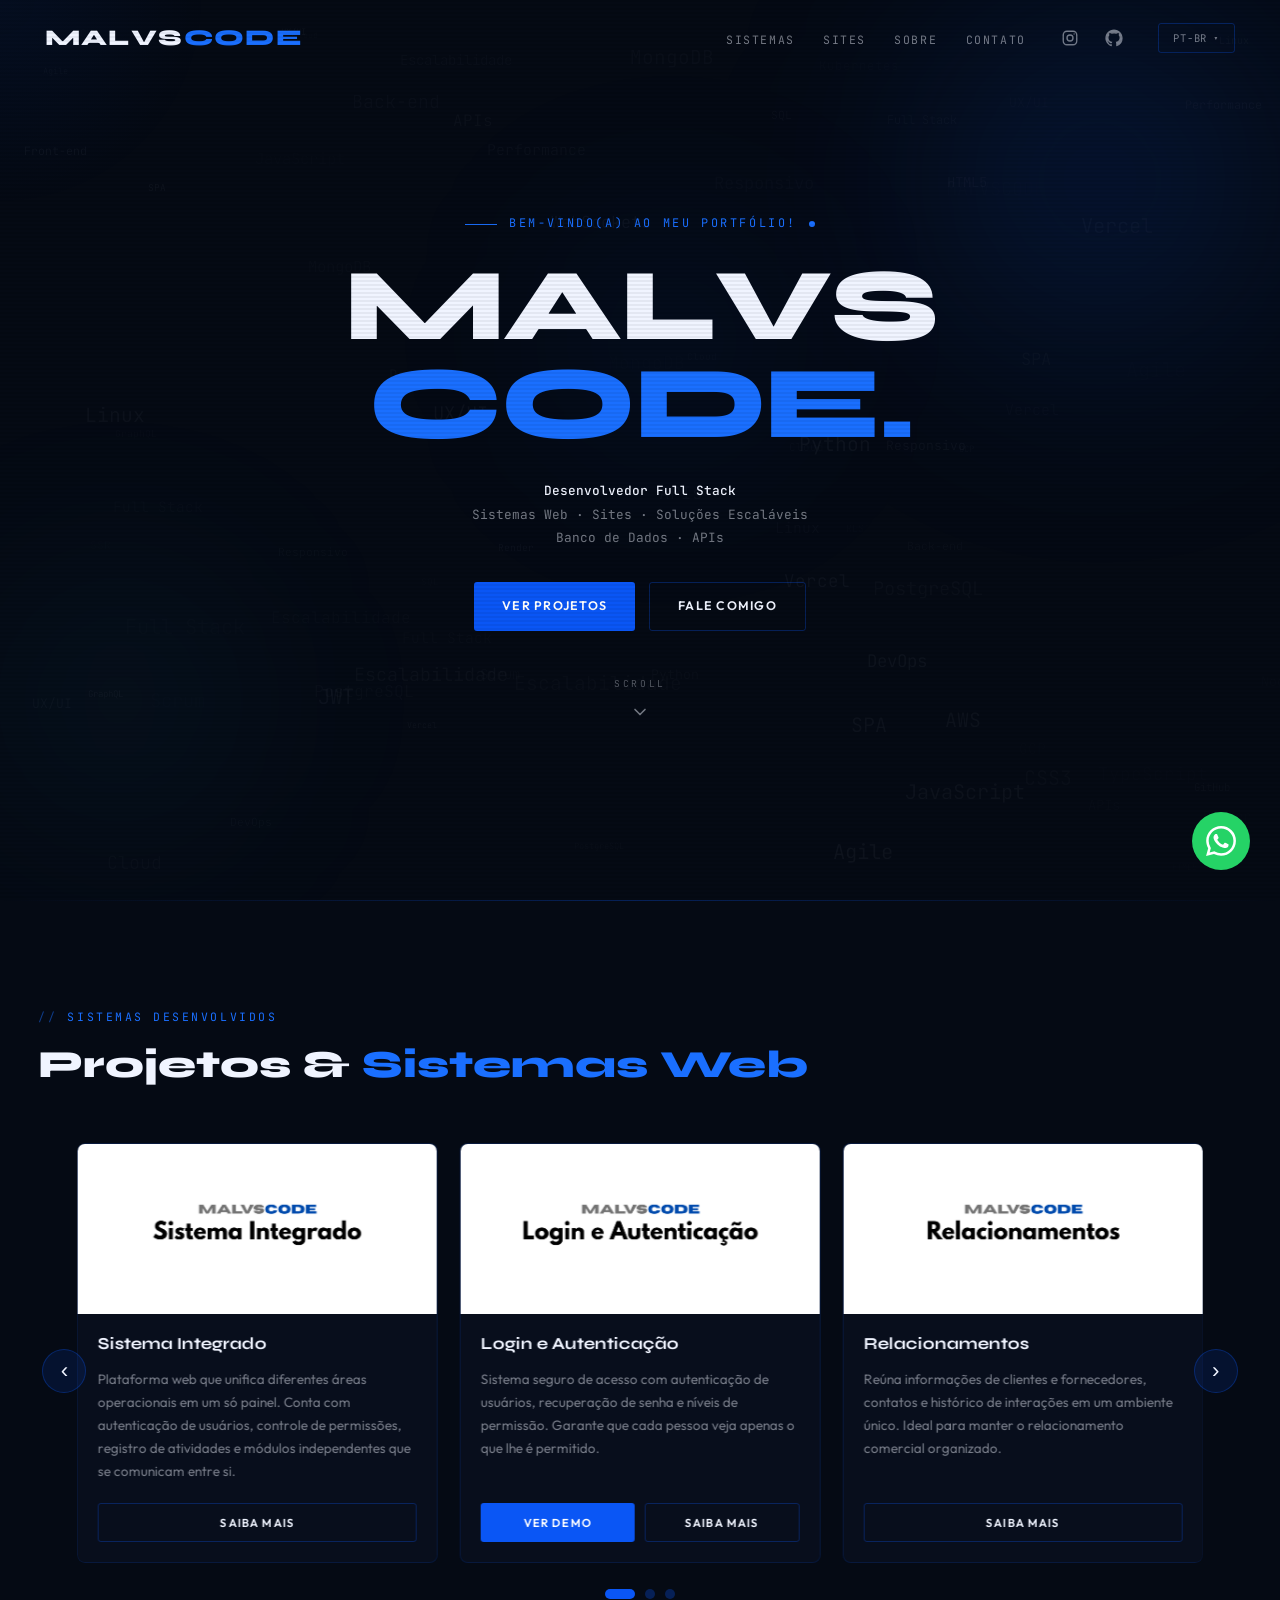
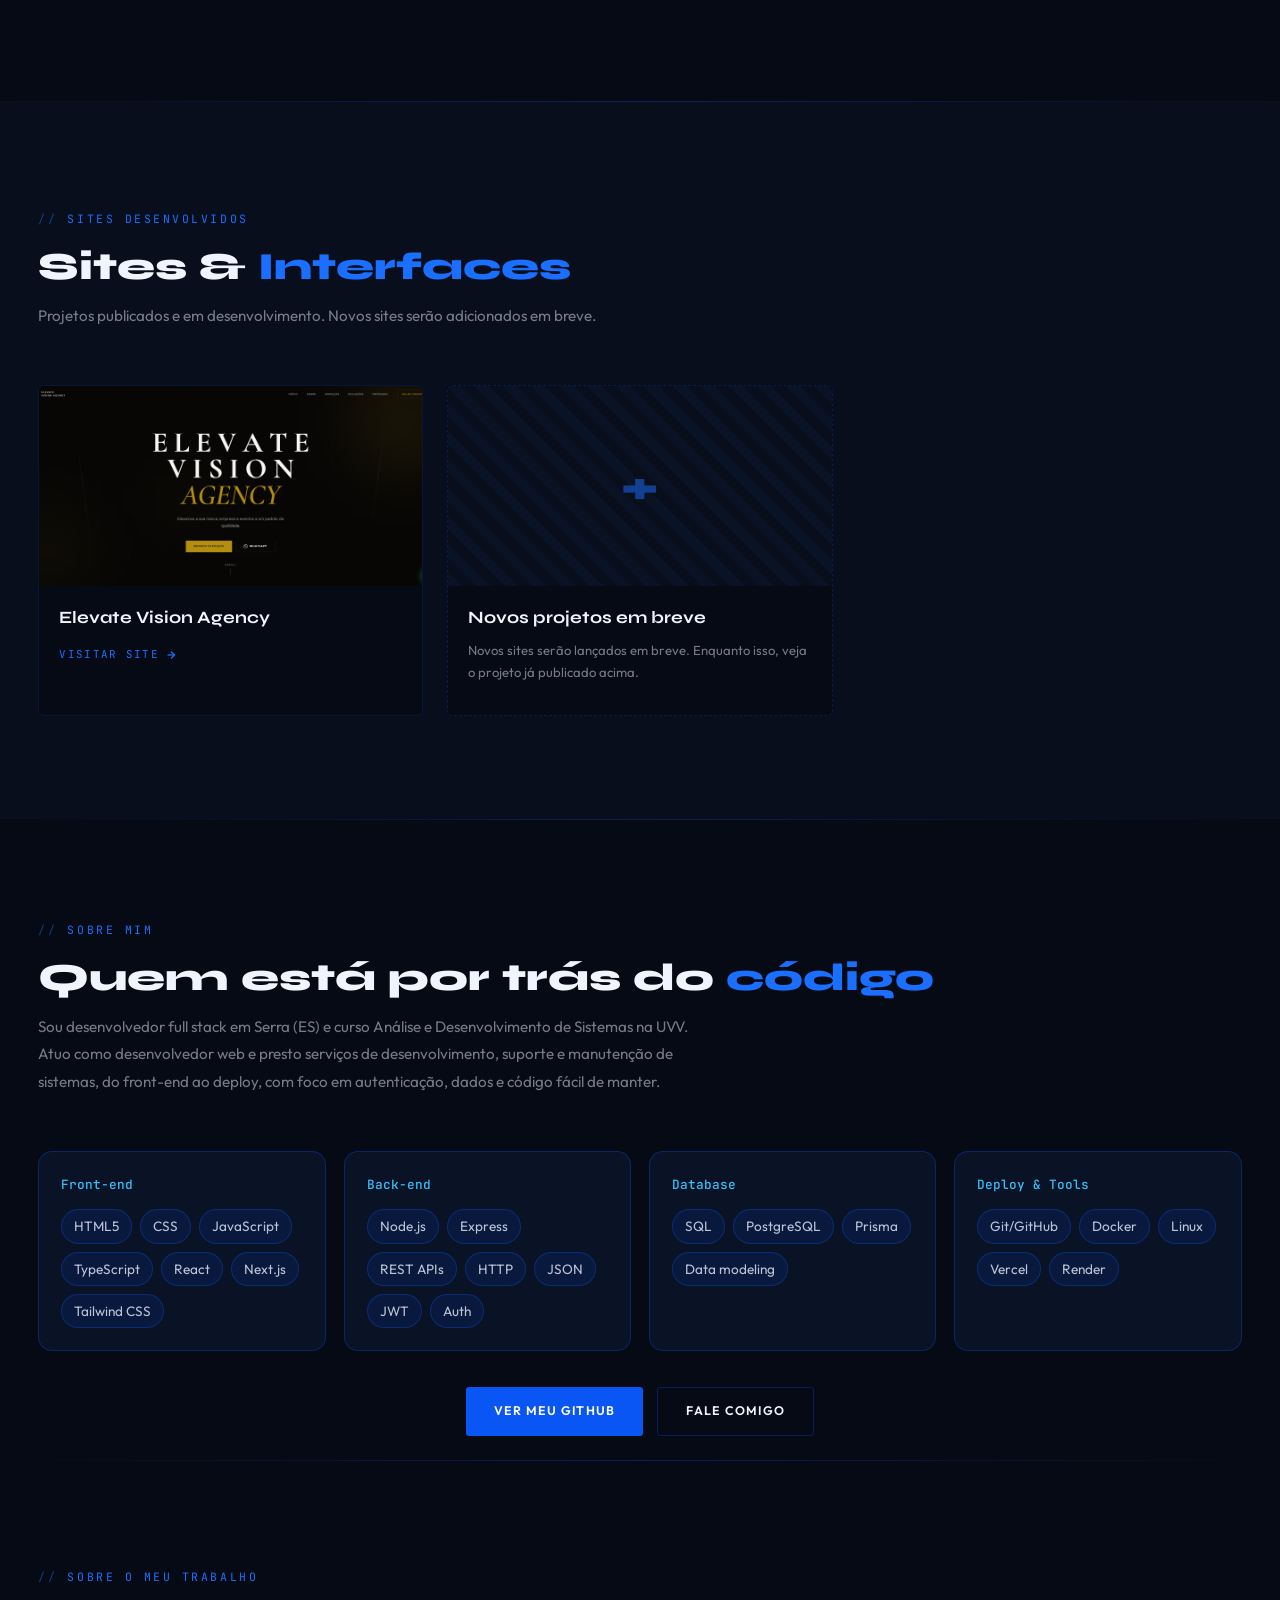
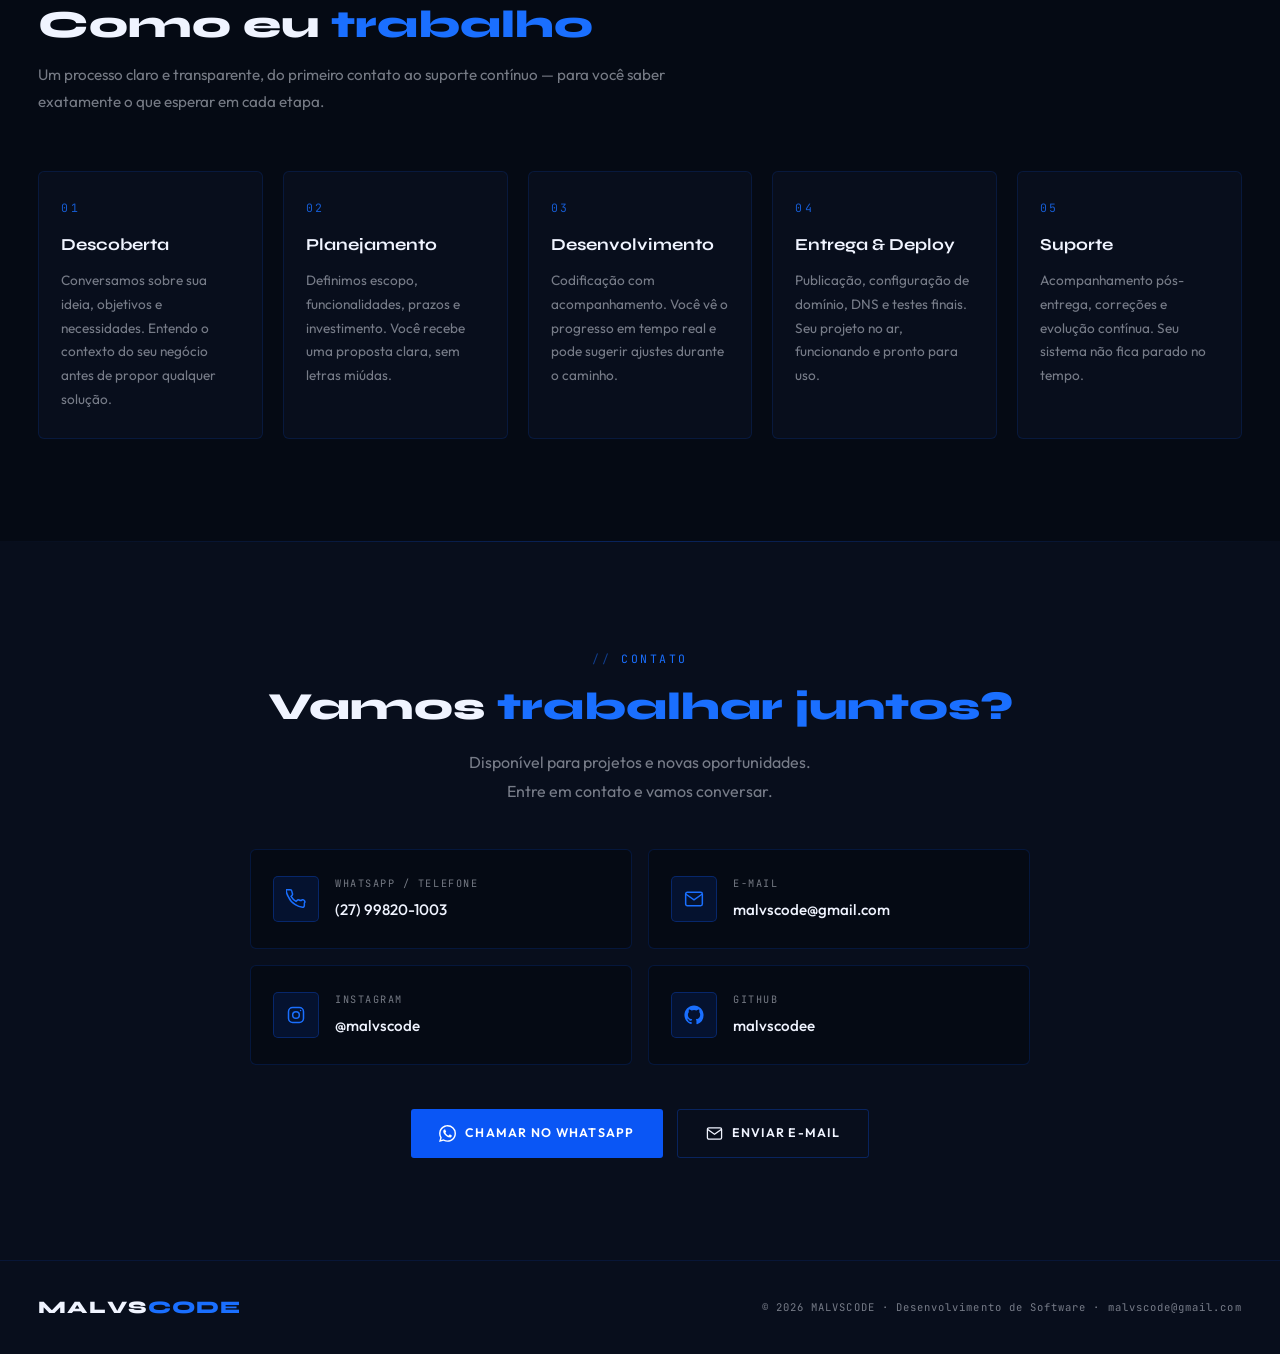
==== commit efa8a1f1: "Add files via upload" ====
--- a/index.html
+++ b/index.html
@@ -31,7 +31,7 @@
   <ul class="nav-links" id="navLinks">
     <li><a href="#sistemas" class="nav-link" data-key="nav-sistemas">Sistemas</a></li>
     <li><a href="#sites" class="nav-link" data-key="nav-sites">Sites</a></li>
-    <li><a href="#processo" class="nav-link" data-key="nav-processo">Sobre</a></li>
+    <li><a href="#sobre" class="nav-link" data-key="nav-processo">Sobre</a></li>
     <li><a href="#contato" class="nav-link" data-key="nav-contato">Contato</a></li>
 
     <li class="nav-socials">
@@ -92,7 +92,7 @@
 
       <div class="hero-actions">
         <a href="#sistemas" class="btn btn-blue" data-key="btn-projetos">Ver Projetos</a>
-        <a href="#contato" class="btn btn-outline" data-key="btn-contato">Fale Conosco</a>
+        <a href="#contato" class="btn btn-outline" data-key="btn-contato">Fale comigo</a>
       </div>
 
       <a href="#sistemas" class="scroll-indicator" aria-label="Rolar para baixo">
@@ -257,6 +257,22 @@
 </section>
 
 <!-- ── SOBRE O MEU TRABALHO ── -->
+<section class="sobre-section" id="sobre">
+  <div class="divider"></div>
+  <div class="container">
+    <div class="sec-header reveal">
+      <div class="label" data-key="sobre-label">Sobre mim</div>
+      <h2 class="sec-title" data-key="sobre-title">Quem está por trás do <span>código</span></h2>
+      <p class="sec-subtitle sobre-text" data-key="sobre-text">Sou desenvolvedor full stack em Serra (ES) e curso Análise e Desenvolvimento de Sistemas na UVV. Atuo como desenvolvedor web e presto serviços de desenvolvimento, suporte e manutenção de sistemas, do front-end ao deploy, com foco em autenticação, dados e código fácil de manter.</p>
+    </div>
+    <div class="stack-grid"><div class="stack-group reveal"><h3 class="stack-title">Front-end</h3><div class="chips"><span class="chip">HTML5</span><span class="chip">CSS</span><span class="chip">JavaScript</span><span class="chip">TypeScript</span><span class="chip">React</span><span class="chip">Next.js</span><span class="chip">Tailwind CSS</span></div></div><div class="stack-group reveal"><h3 class="stack-title">Back-end</h3><div class="chips"><span class="chip">Node.js</span><span class="chip">Express</span><span class="chip">REST APIs</span><span class="chip">HTTP</span><span class="chip">JSON</span><span class="chip">JWT</span><span class="chip">Auth</span></div></div><div class="stack-group reveal"><h3 class="stack-title">Database</h3><div class="chips"><span class="chip">SQL</span><span class="chip">PostgreSQL</span><span class="chip">Prisma</span><span class="chip">Data modeling</span></div></div><div class="stack-group reveal"><h3 class="stack-title">Deploy & Tools</h3><div class="chips"><span class="chip">Git/GitHub</span><span class="chip">Docker</span><span class="chip">Linux</span><span class="chip">Vercel</span><span class="chip">Render</span></div></div></div>
+    <div class="hero-actions sobre-actions">
+      <a href="https://github.com/malvscodee" target="_blank" rel="noopener noreferrer" class="btn btn-blue" data-key="sobre-github">Ver meu GitHub</a>
+      <a href="#contato" class="btn btn-outline" data-key="btn-contato">Fale comigo</a>
+    </div>
+  </div>
+</section>
+
 <section class="processo-section" id="processo">
   <div class="divider"></div>
   <div class="container">
@@ -307,7 +323,7 @@
     <div class="contato-inner reveal">
       <div class="label" data-key="contato-label">Contato</div>
       <h2 class="sec-title" data-key="contato-title">Vamos <span>trabalhar juntos?</span></h2>
-      <p class="contato-sub" data-key="contato-sub">Disponível para novos projetos.<br>Entre em contato e vamos conversar sobre sua ideia.</p>
+      <p class="contato-sub" data-key="contato-sub">Disponível para projetos e novas oportunidades.<br>Entre em contato e vamos conversar.</p>
 
       <div class="contact-cards">
         <a href="tel:+5527998201003" class="contact-card">
--- a/styles.css
+++ b/styles.css
@@ -848,3 +848,12 @@
   .modulo-nome { font-size: 0.98rem; }
   .modulo-desc { font-size: 0.78rem; }
 }
+
+.sobre-section{padding:96px 0 24px}
+.sobre-text{max-width:66ch}
+.stack-grid{display:grid;grid-template-columns:repeat(auto-fit,minmax(230px,1fr));gap:18px;margin-top:8px}
+.stack-group{background:var(--bg3);border:1px solid var(--blue-bd);border-radius:14px;padding:22px}
+.stack-title{font-family:var(--mono);font-size:.8rem;font-weight:500;color:var(--cyan);margin-bottom:14px}
+.chips{display:flex;flex-wrap:wrap;gap:8px}
+.chip{font-size:.85rem;color:var(--soft);background:var(--blue-dim);border:1px solid var(--blue-bd);border-radius:999px;padding:5px 12px}
+.sobre-actions{margin-top:36px}
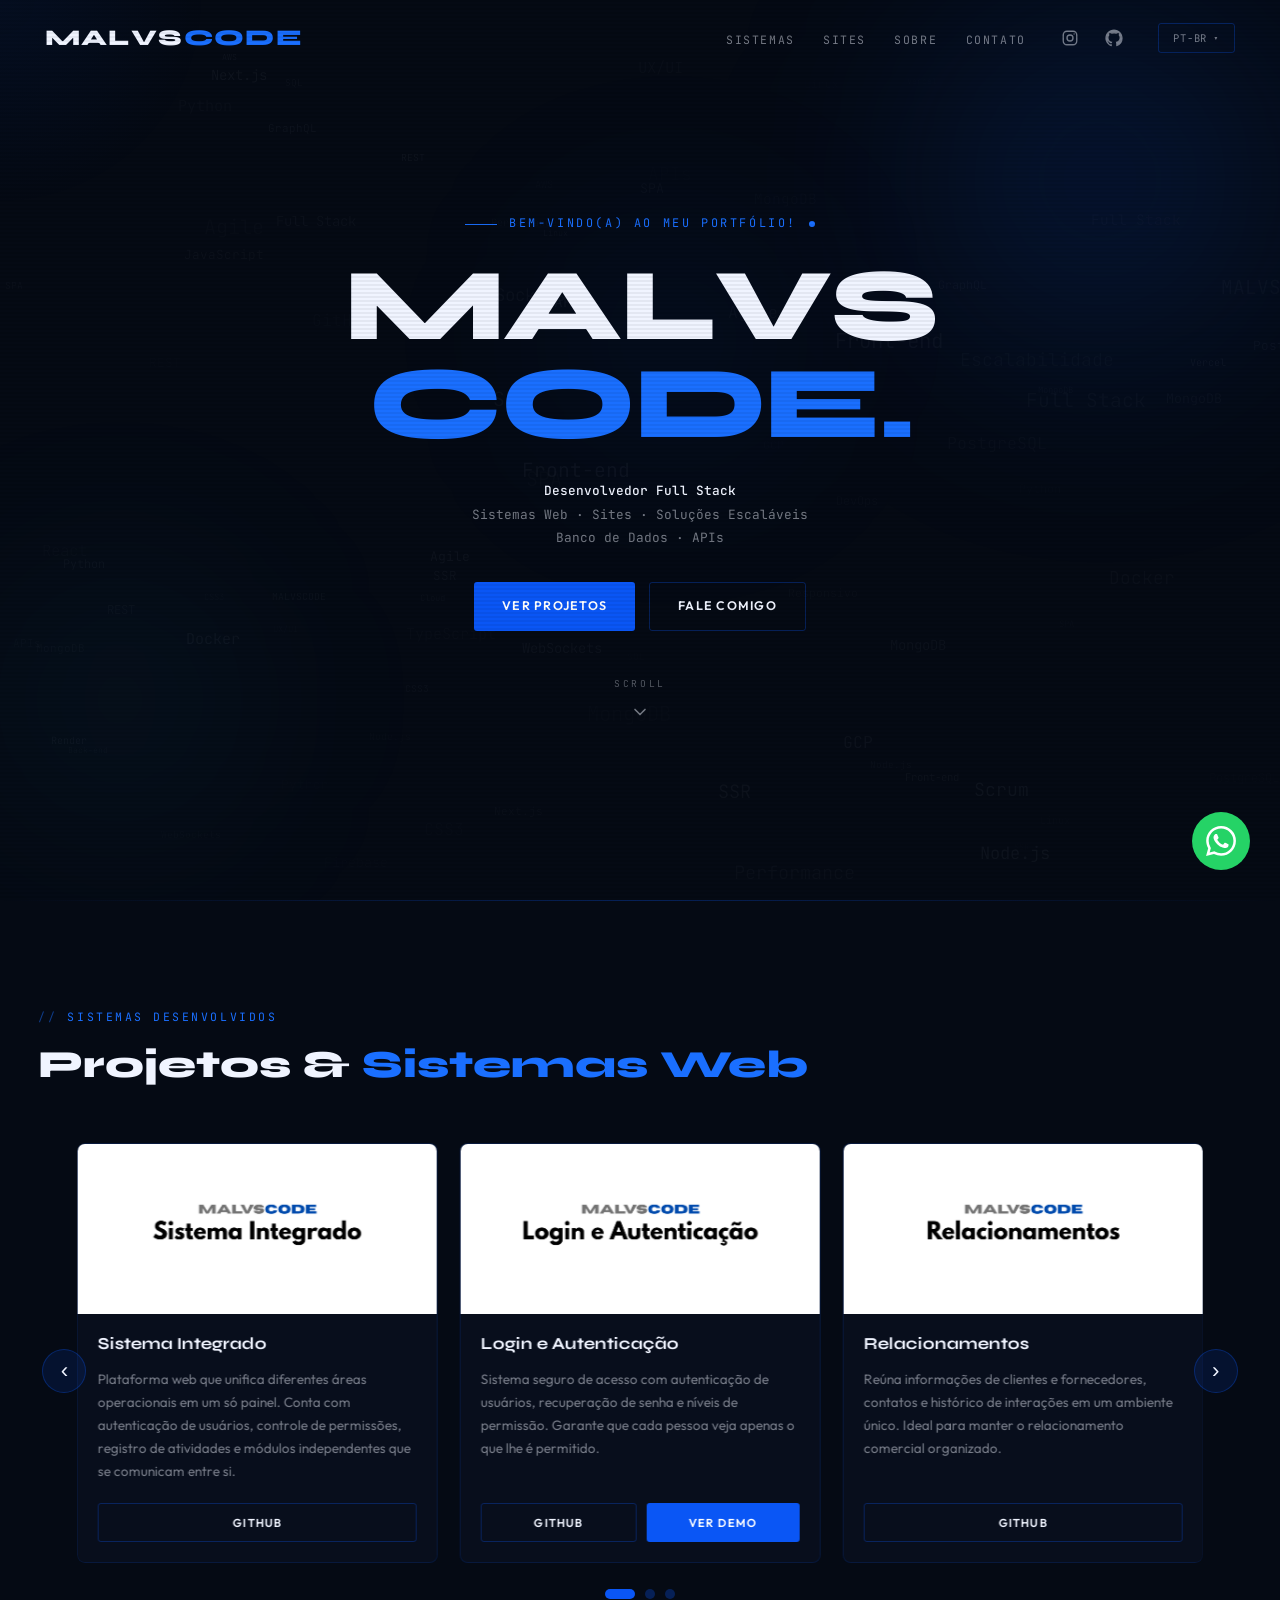
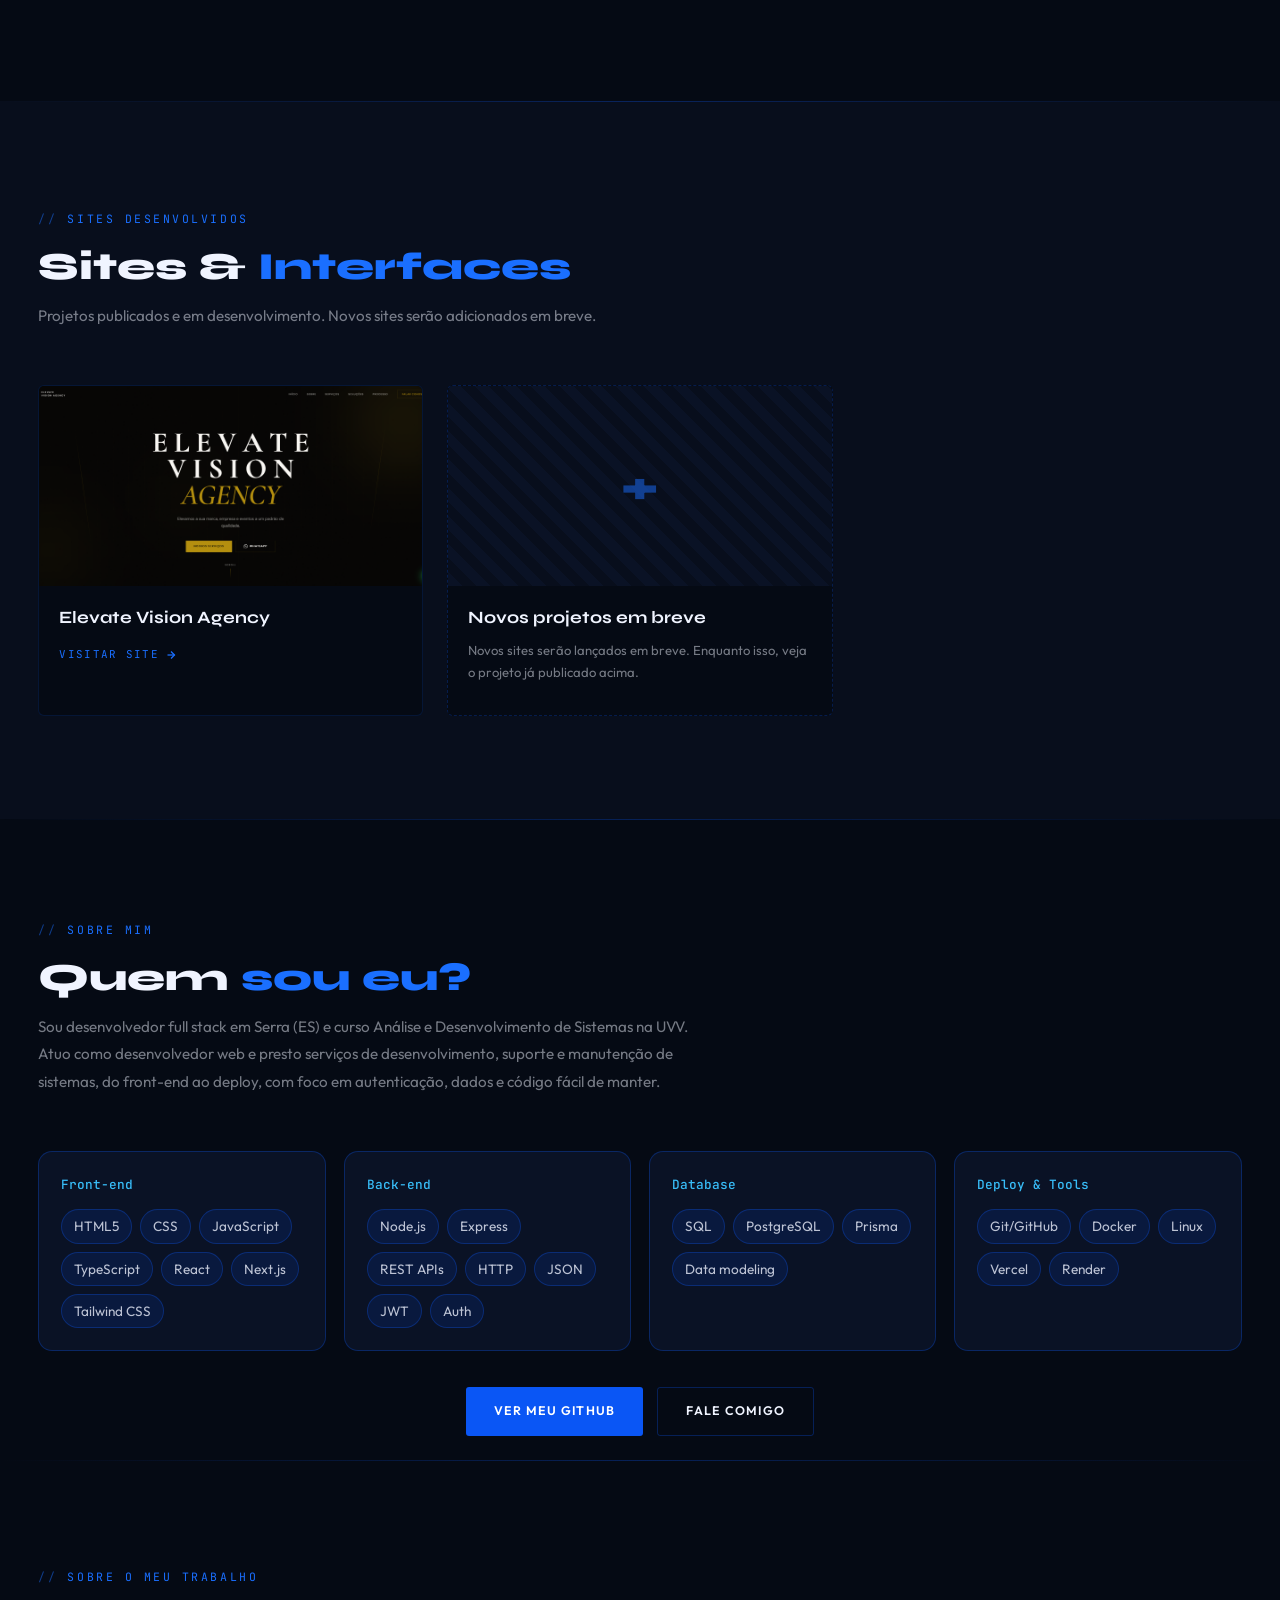
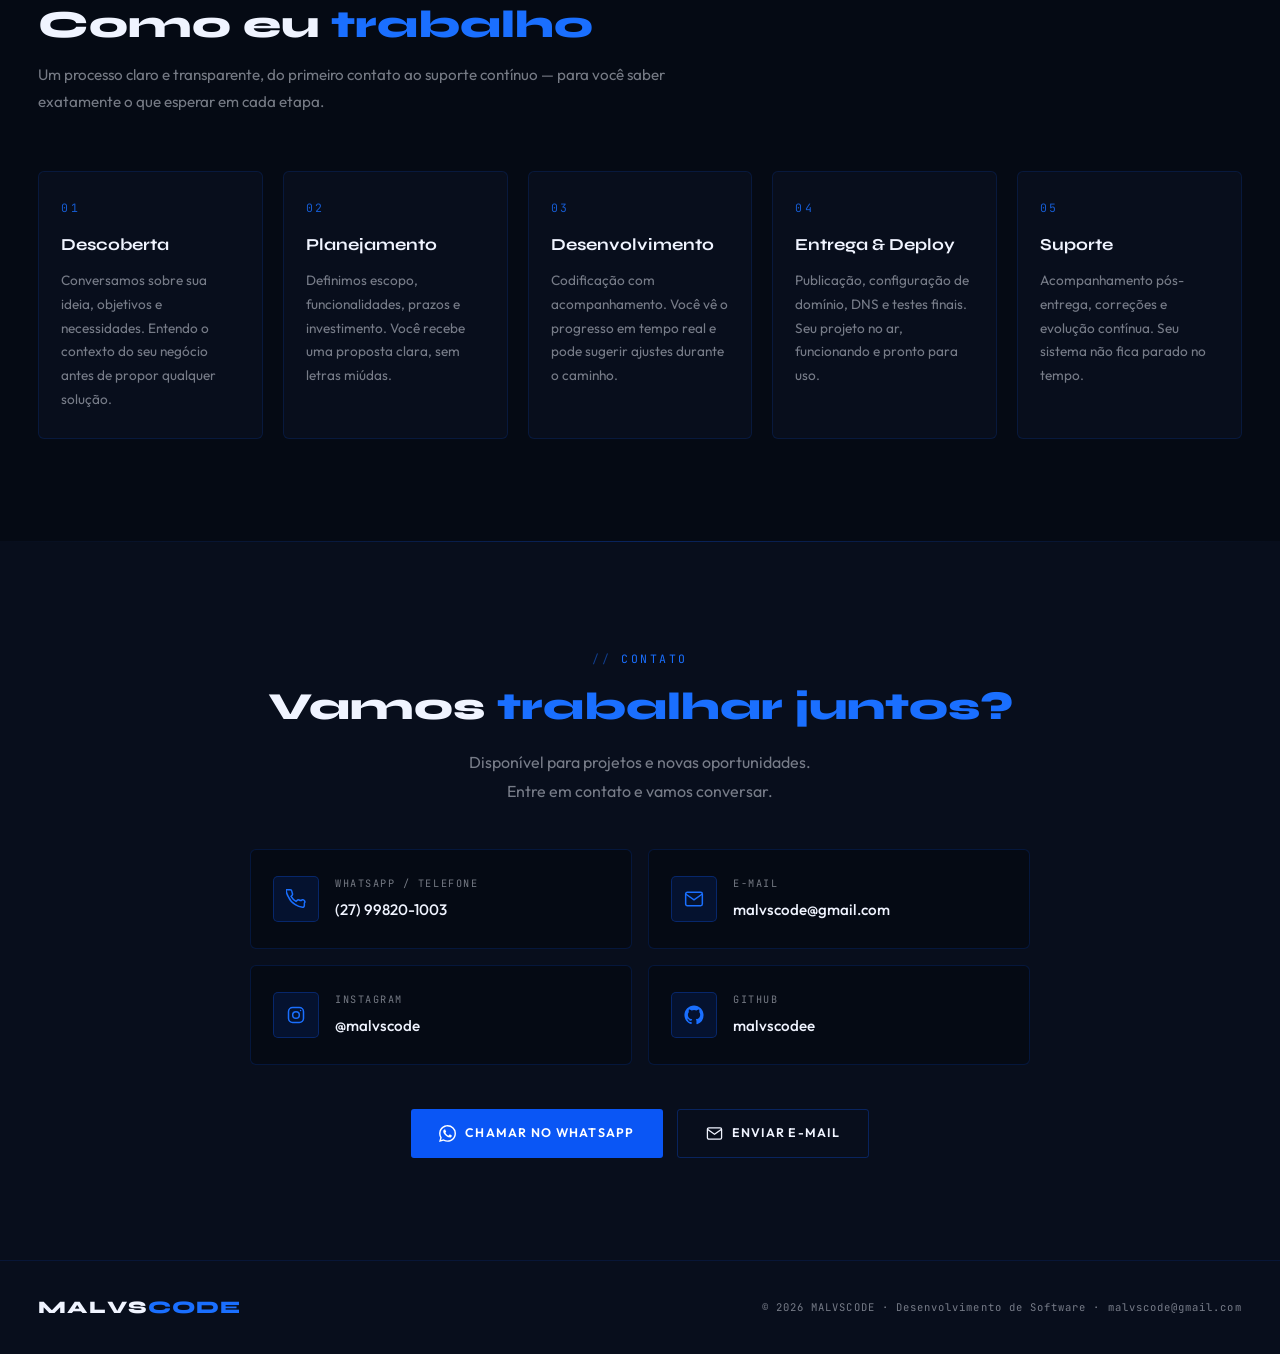
==== commit eb11affe: "Add files via upload" ====
--- a/index.html
+++ b/index.html
@@ -124,7 +124,7 @@
             <div class="modulo-header"><h3 class="modulo-nome" data-key="modulo1-nome">Sistema Integrado</h3></div>
             <p class="modulo-desc" data-key="modulo1-desc">Plataforma web que unifica diferentes áreas operacionais em um só painel. Conta com autenticação de usuários, controle de permissões, registro de atividades e módulos independentes que se comunicam entre si.</p>
             <div class="modulo-footer">
-              <a href="#" class="btn btn-outline btn-sm modulo-saiba-mais" data-modulo="sistema-integrado" data-key="saiba-mais">Saiba Mais</a>
+              <a href="https://github.com/malvscodee" target="_blank" rel="noopener noreferrer" class="btn btn-outline btn-sm" data-modulo="sistema-integrado">GitHub</a>
             </div>
           </div>
 
@@ -134,8 +134,8 @@
             <div class="modulo-header"><h3 class="modulo-nome" data-key="modulo-login-nome">Login e Autenticação</h3></div>
             <p class="modulo-desc" data-key="modulo-login-desc">Sistema seguro de acesso com autenticação de usuários, recuperação de senha e níveis de permissão. Garante que cada pessoa veja apenas o que lhe é permitido.</p>
             <div class="modulo-footer">
+              <a href="https://github.com/malvscodee" target="_blank" rel="noopener noreferrer" class="btn btn-outline btn-sm" data-modulo="login-autenticacao">GitHub</a>
               <a href="/sistemas/login-autenticacao/" class="btn btn-blue btn-sm" data-key="ver-demo">Ver Demo</a>
-              <a href="#" class="btn btn-outline btn-sm modulo-saiba-mais" data-modulo="login-autenticacao" data-key="saiba-mais">Saiba Mais</a>
             </div>
           </div>
 
@@ -145,7 +145,7 @@
             <div class="modulo-header"><h3 class="modulo-nome" data-key="modulo9-nome">Relacionamentos</h3></div>
             <p class="modulo-desc" data-key="modulo9-desc">Reúna informações de clientes e fornecedores, contatos e histórico de interações em um ambiente único. Ideal para manter o relacionamento comercial organizado.</p>
             <div class="modulo-footer">
-              <a href="#" class="btn btn-outline btn-sm modulo-saiba-mais" data-modulo="relacionamentos" data-key="saiba-mais">Saiba Mais</a>
+              <a href="https://github.com/malvscodee" target="_blank" rel="noopener noreferrer" class="btn btn-outline btn-sm" data-modulo="relacionamentos">GitHub</a>
             </div>
           </div>
 
@@ -155,8 +155,8 @@
             <div class="modulo-header"><h3 class="modulo-nome" data-key="modulo-atendimento-nome">Atendimento</h3></div>
             <p class="modulo-desc" data-key="modulo-atendimento-desc">Gestão completa de atendimentos e agendamentos: controle de status, observações, histórico do cliente, canais de contato e relatórios operacionais em um só lugar.</p>
             <div class="modulo-footer">
+              <a href="https://github.com/malvscodee" target="_blank" rel="noopener noreferrer" class="btn btn-outline btn-sm" data-modulo="atendimento">GitHub</a>
               <a href="/sistemas/atendimento/" class="btn btn-blue btn-sm" data-key="ver-demo">Ver Demo</a>
-              <a href="#" class="btn btn-outline btn-sm modulo-saiba-mais" data-modulo="atendimento" data-key="saiba-mais">Saiba Mais</a>
             </div>
           </div>
 
@@ -166,7 +166,7 @@
             <div class="modulo-header"><h3 class="modulo-nome" data-key="modulo2-nome">Logística</h3></div>
             <p class="modulo-desc" data-key="modulo2-desc">Ferramenta para registrar e acompanhar transportadoras, cotações de frete e envios. Permite comparar opções, monitorar prazos, acompanhar status em tempo real e registrar confirmações de entrega.</p>
             <div class="modulo-footer">
-              <a href="#" class="btn btn-outline btn-sm modulo-saiba-mais" data-modulo="logistica" data-key="saiba-mais">Saiba Mais</a>
+              <a href="https://github.com/malvscodee" target="_blank" rel="noopener noreferrer" class="btn btn-outline btn-sm" data-modulo="logistica">GitHub</a>
             </div>
           </div>
 
@@ -176,7 +176,7 @@
             <div class="modulo-header"><h3 class="modulo-nome" data-key="modulo5-nome">Controle de Preços</h3></div>
             <p class="modulo-desc" data-key="modulo5-desc">Acompanhe os preços de itens e produtos cotados, compare valores entre fornecedores, identifique as melhores oportunidades e consulte o histórico de variações.</p>
             <div class="modulo-footer">
-              <a href="#" class="btn btn-outline btn-sm modulo-saiba-mais" data-modulo="controle-precos" data-key="saiba-mais">Saiba Mais</a>
+              <a href="https://github.com/malvscodee" target="_blank" rel="noopener noreferrer" class="btn btn-outline btn-sm" data-modulo="controle-precos">GitHub</a>
             </div>
           </div>
 
@@ -186,7 +186,7 @@
             <div class="modulo-header"><h3 class="modulo-nome" data-key="modulo6-nome">Estoque</h3></div>
             <p class="modulo-desc" data-key="modulo6-desc">Monitore a movimentação de itens e produtos com entradas, saídas, quantidades disponíveis e alertas de estoque baixo. O histórico completo garante rastreabilidade e controle.</p>
             <div class="modulo-footer">
-              <a href="#" class="btn btn-outline btn-sm modulo-saiba-mais" data-modulo="estoque" data-key="saiba-mais">Saiba Mais</a>
+              <a href="https://github.com/malvscodee" target="_blank" rel="noopener noreferrer" class="btn btn-outline btn-sm" data-modulo="estoque">GitHub</a>
             </div>
           </div>
 
@@ -196,7 +196,7 @@
             <div class="modulo-header"><h3 class="modulo-nome" data-key="modulo8-nome">Compras</h3></div>
             <p class="modulo-desc" data-key="modulo8-desc">Tenha o histórico completo das suas compras organizado por itens, valores, datas, formas de pagamento e fornecedores. Fácil de consultar e comparar.</p>
             <div class="modulo-footer">
-              <a href="#" class="btn btn-outline btn-sm modulo-saiba-mais" data-modulo="compras" data-key="saiba-mais">Saiba Mais</a>
+              <a href="https://github.com/malvscodee" target="_blank" rel="noopener noreferrer" class="btn btn-outline btn-sm" data-modulo="compras">GitHub</a>
             </div>
           </div>
 
@@ -206,7 +206,7 @@
             <div class="modulo-header"><h3 class="modulo-nome" data-key="modulo3-nome">Gestão de Pagamentos</h3></div>
             <p class="modulo-desc" data-key="modulo3-desc">Organize contas a pagar e a receber, pagamentos realizados e atrasados, além de histórico e relatórios financeiros. Tenha uma visão clara do seu fluxo de caixa em um só lugar.</p>
             <div class="modulo-footer">
-              <a href="#" class="btn btn-outline btn-sm modulo-saiba-mais" data-modulo="gestao-pagamentos" data-key="saiba-mais">Saiba Mais</a>
+              <a href="https://github.com/malvscodee" target="_blank" rel="noopener noreferrer" class="btn btn-outline btn-sm" data-modulo="gestao-pagamentos">GitHub</a>
             </div>
           </div>
 
@@ -262,7 +262,7 @@
   <div class="container">
     <div class="sec-header reveal">
       <div class="label" data-key="sobre-label">Sobre mim</div>
-      <h2 class="sec-title" data-key="sobre-title">Quem está por trás do <span>código</span></h2>
+      <h2 class="sec-title" data-key="sobre-title">Quem <span>sou eu?</span></h2>
       <p class="sec-subtitle sobre-text" data-key="sobre-text">Sou desenvolvedor full stack em Serra (ES) e curso Análise e Desenvolvimento de Sistemas na UVV. Atuo como desenvolvedor web e presto serviços de desenvolvimento, suporte e manutenção de sistemas, do front-end ao deploy, com foco em autenticação, dados e código fácil de manter.</p>
     </div>
     <div class="stack-grid"><div class="stack-group reveal"><h3 class="stack-title">Front-end</h3><div class="chips"><span class="chip">HTML5</span><span class="chip">CSS</span><span class="chip">JavaScript</span><span class="chip">TypeScript</span><span class="chip">React</span><span class="chip">Next.js</span><span class="chip">Tailwind CSS</span></div></div><div class="stack-group reveal"><h3 class="stack-title">Back-end</h3><div class="chips"><span class="chip">Node.js</span><span class="chip">Express</span><span class="chip">REST APIs</span><span class="chip">HTTP</span><span class="chip">JSON</span><span class="chip">JWT</span><span class="chip">Auth</span></div></div><div class="stack-group reveal"><h3 class="stack-title">Database</h3><div class="chips"><span class="chip">SQL</span><span class="chip">PostgreSQL</span><span class="chip">Prisma</span><span class="chip">Data modeling</span></div></div><div class="stack-group reveal"><h3 class="stack-title">Deploy & Tools</h3><div class="chips"><span class="chip">Git/GitHub</span><span class="chip">Docker</span><span class="chip">Linux</span><span class="chip">Vercel</span><span class="chip">Render</span></div></div></div>
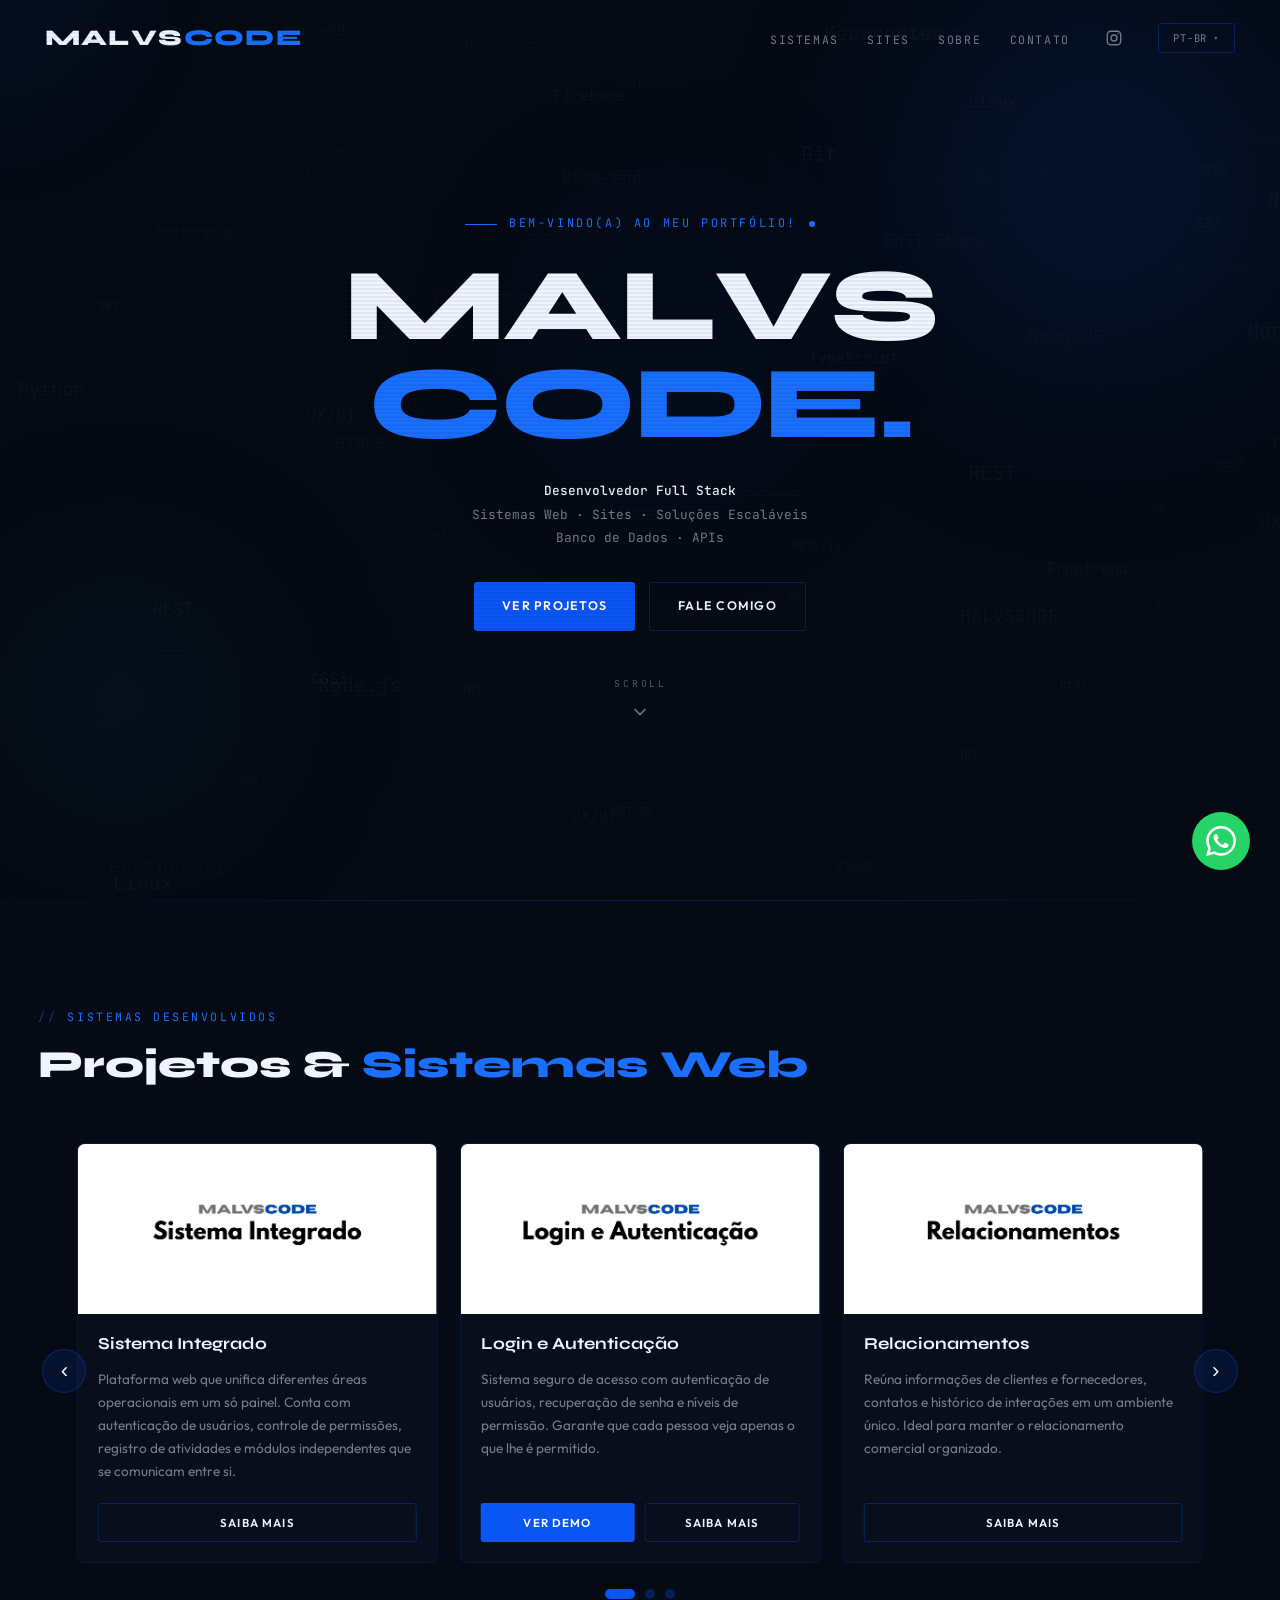
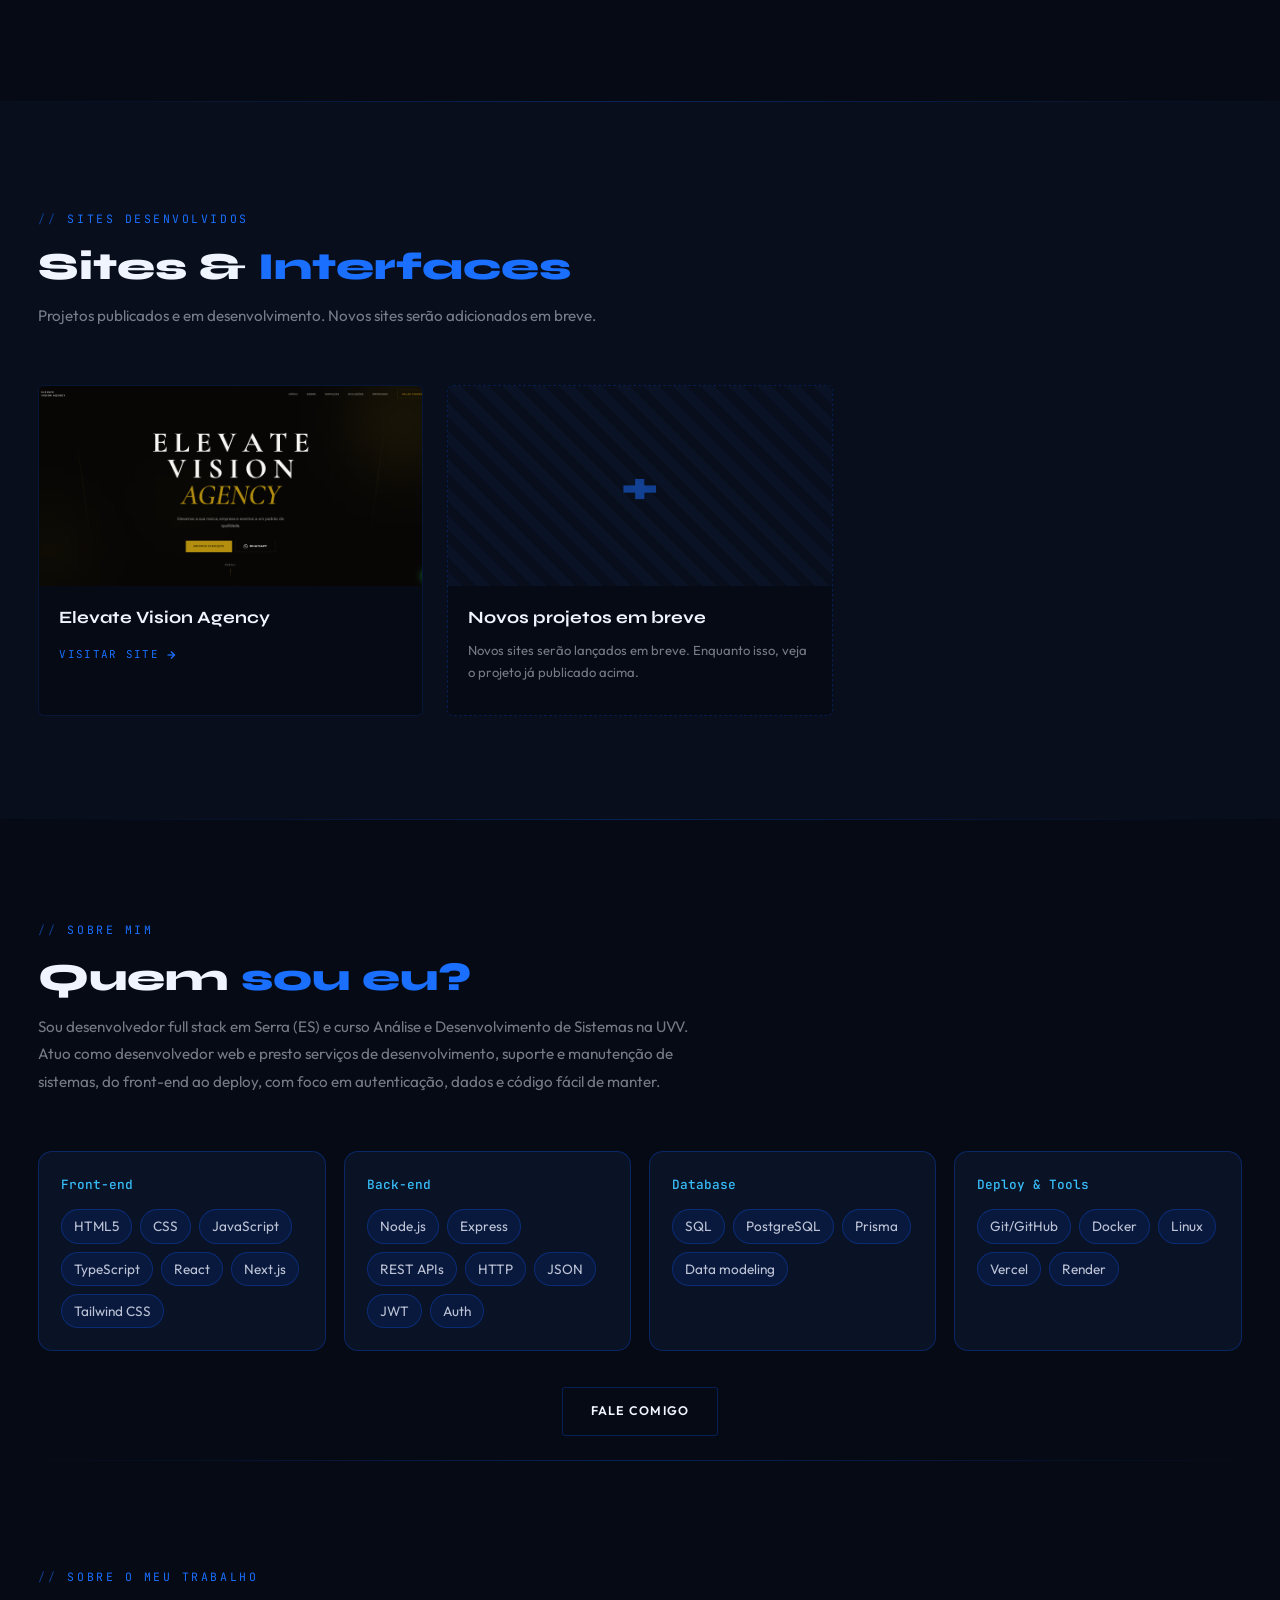
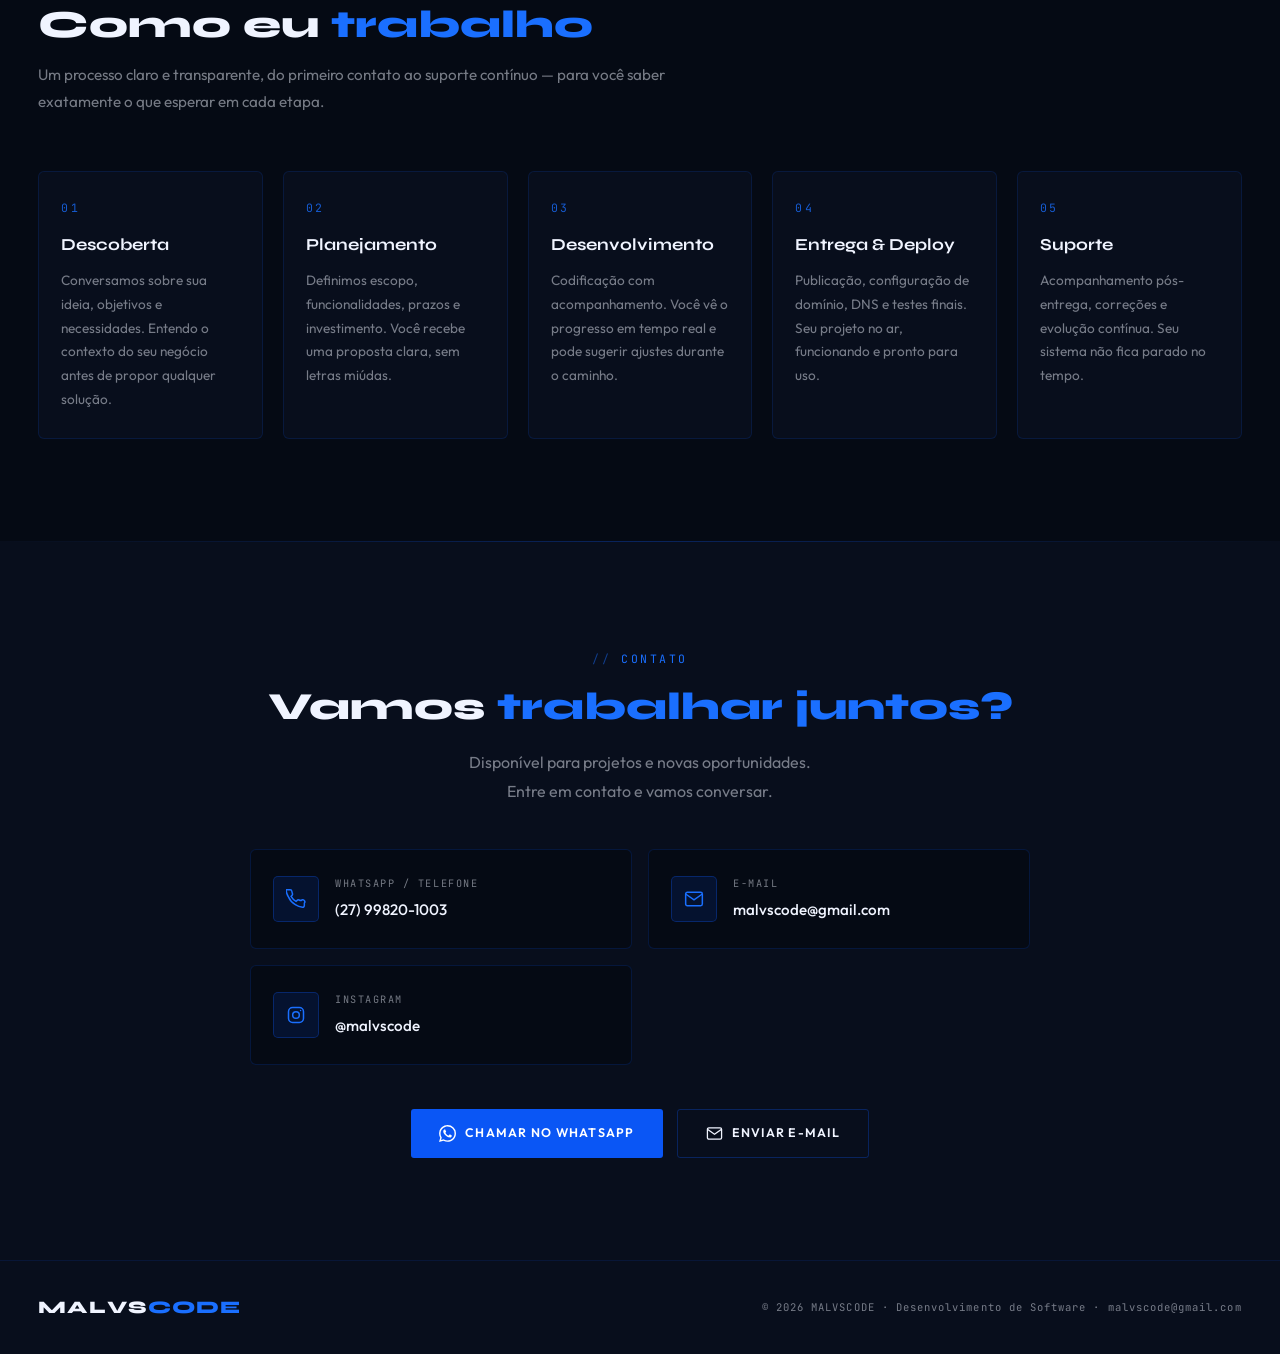
==== commit 0138262c: "Add files via upload" ====
--- a/index.html
+++ b/index.html
@@ -42,11 +42,6 @@
           <circle cx="17.5" cy="6.5" r="0.9" fill="currentColor" stroke="none"/>
         </svg>
       </a>
-      <a href="https://github.com/malvscodee" target="_blank" rel="noopener noreferrer" class="nav-social" aria-label="GitHub">
-        <svg viewBox="0 0 24 24" fill="currentColor" aria-hidden="true">
-          <path d="M12 .5C5.65.5.5 5.65.5 12c0 5.08 3.29 9.39 7.86 10.91.58.11.79-.25.79-.55 0-.27-.01-1.16-.02-2.1-3.2.7-3.87-1.36-3.87-1.36-.52-1.33-1.28-1.68-1.28-1.68-1.05-.72.08-.7.08-.7 1.16.08 1.77 1.19 1.77 1.19 1.03 1.77 2.7 1.26 3.36.96.1-.75.4-1.26.73-1.55-2.55-.29-5.24-1.28-5.24-5.69 0-1.26.45-2.29 1.19-3.1-.12-.29-.52-1.46.11-3.05 0 0 .97-.31 3.18 1.18a11.03 11.03 0 0 1 5.79 0c2.2-1.49 3.17-1.18 3.17-1.18.63 1.59.23 2.76.11 3.05.74.81 1.19 1.84 1.19 3.1 0 4.42-2.69 5.39-5.25 5.68.41.36.78 1.06.78 2.14 0 1.55-.01 2.8-.01 3.18 0 .3.21.67.8.55A11.5 11.5 0 0 0 23.5 12C23.5 5.65 18.35.5 12 .5z"/>
-        </svg>
-      </a>
     </li>
 
     <li>
@@ -124,7 +119,7 @@
             <div class="modulo-header"><h3 class="modulo-nome" data-key="modulo1-nome">Sistema Integrado</h3></div>
             <p class="modulo-desc" data-key="modulo1-desc">Plataforma web que unifica diferentes áreas operacionais em um só painel. Conta com autenticação de usuários, controle de permissões, registro de atividades e módulos independentes que se comunicam entre si.</p>
             <div class="modulo-footer">
-              <a href="https://github.com/malvscodee" target="_blank" rel="noopener noreferrer" class="btn btn-outline btn-sm" data-modulo="sistema-integrado">GitHub</a>
+              <a href="#" class="btn btn-outline btn-sm modulo-saiba-mais" data-modulo="sistema-integrado" data-key="saiba-mais">Saiba Mais</a>
             </div>
           </div>
 
@@ -134,8 +129,8 @@
             <div class="modulo-header"><h3 class="modulo-nome" data-key="modulo-login-nome">Login e Autenticação</h3></div>
             <p class="modulo-desc" data-key="modulo-login-desc">Sistema seguro de acesso com autenticação de usuários, recuperação de senha e níveis de permissão. Garante que cada pessoa veja apenas o que lhe é permitido.</p>
             <div class="modulo-footer">
-              <a href="https://github.com/malvscodee" target="_blank" rel="noopener noreferrer" class="btn btn-outline btn-sm" data-modulo="login-autenticacao">GitHub</a>
               <a href="/sistemas/login-autenticacao/" class="btn btn-blue btn-sm" data-key="ver-demo">Ver Demo</a>
+              <a href="#" class="btn btn-outline btn-sm modulo-saiba-mais" data-modulo="login-autenticacao" data-key="saiba-mais">Saiba Mais</a>
             </div>
           </div>
 
@@ -145,7 +140,7 @@
             <div class="modulo-header"><h3 class="modulo-nome" data-key="modulo9-nome">Relacionamentos</h3></div>
             <p class="modulo-desc" data-key="modulo9-desc">Reúna informações de clientes e fornecedores, contatos e histórico de interações em um ambiente único. Ideal para manter o relacionamento comercial organizado.</p>
             <div class="modulo-footer">
-              <a href="https://github.com/malvscodee" target="_blank" rel="noopener noreferrer" class="btn btn-outline btn-sm" data-modulo="relacionamentos">GitHub</a>
+              <a href="#" class="btn btn-outline btn-sm modulo-saiba-mais" data-modulo="relacionamentos" data-key="saiba-mais">Saiba Mais</a>
             </div>
           </div>
 
@@ -155,8 +150,8 @@
             <div class="modulo-header"><h3 class="modulo-nome" data-key="modulo-atendimento-nome">Atendimento</h3></div>
             <p class="modulo-desc" data-key="modulo-atendimento-desc">Gestão completa de atendimentos e agendamentos: controle de status, observações, histórico do cliente, canais de contato e relatórios operacionais em um só lugar.</p>
             <div class="modulo-footer">
-              <a href="https://github.com/malvscodee" target="_blank" rel="noopener noreferrer" class="btn btn-outline btn-sm" data-modulo="atendimento">GitHub</a>
               <a href="/sistemas/atendimento/" class="btn btn-blue btn-sm" data-key="ver-demo">Ver Demo</a>
+              <a href="#" class="btn btn-outline btn-sm modulo-saiba-mais" data-modulo="atendimento" data-key="saiba-mais">Saiba Mais</a>
             </div>
           </div>
 
@@ -166,7 +161,7 @@
             <div class="modulo-header"><h3 class="modulo-nome" data-key="modulo2-nome">Logística</h3></div>
             <p class="modulo-desc" data-key="modulo2-desc">Ferramenta para registrar e acompanhar transportadoras, cotações de frete e envios. Permite comparar opções, monitorar prazos, acompanhar status em tempo real e registrar confirmações de entrega.</p>
             <div class="modulo-footer">
-              <a href="https://github.com/malvscodee" target="_blank" rel="noopener noreferrer" class="btn btn-outline btn-sm" data-modulo="logistica">GitHub</a>
+              <a href="#" class="btn btn-outline btn-sm modulo-saiba-mais" data-modulo="logistica" data-key="saiba-mais">Saiba Mais</a>
             </div>
           </div>
 
@@ -176,7 +171,7 @@
             <div class="modulo-header"><h3 class="modulo-nome" data-key="modulo5-nome">Controle de Preços</h3></div>
             <p class="modulo-desc" data-key="modulo5-desc">Acompanhe os preços de itens e produtos cotados, compare valores entre fornecedores, identifique as melhores oportunidades e consulte o histórico de variações.</p>
             <div class="modulo-footer">
-              <a href="https://github.com/malvscodee" target="_blank" rel="noopener noreferrer" class="btn btn-outline btn-sm" data-modulo="controle-precos">GitHub</a>
+              <a href="#" class="btn btn-outline btn-sm modulo-saiba-mais" data-modulo="controle-precos" data-key="saiba-mais">Saiba Mais</a>
             </div>
           </div>
 
@@ -186,7 +181,7 @@
             <div class="modulo-header"><h3 class="modulo-nome" data-key="modulo6-nome">Estoque</h3></div>
             <p class="modulo-desc" data-key="modulo6-desc">Monitore a movimentação de itens e produtos com entradas, saídas, quantidades disponíveis e alertas de estoque baixo. O histórico completo garante rastreabilidade e controle.</p>
             <div class="modulo-footer">
-              <a href="https://github.com/malvscodee" target="_blank" rel="noopener noreferrer" class="btn btn-outline btn-sm" data-modulo="estoque">GitHub</a>
+              <a href="#" class="btn btn-outline btn-sm modulo-saiba-mais" data-modulo="estoque" data-key="saiba-mais">Saiba Mais</a>
             </div>
           </div>
 
@@ -196,7 +191,7 @@
             <div class="modulo-header"><h3 class="modulo-nome" data-key="modulo8-nome">Compras</h3></div>
             <p class="modulo-desc" data-key="modulo8-desc">Tenha o histórico completo das suas compras organizado por itens, valores, datas, formas de pagamento e fornecedores. Fácil de consultar e comparar.</p>
             <div class="modulo-footer">
-              <a href="https://github.com/malvscodee" target="_blank" rel="noopener noreferrer" class="btn btn-outline btn-sm" data-modulo="compras">GitHub</a>
+              <a href="#" class="btn btn-outline btn-sm modulo-saiba-mais" data-modulo="compras" data-key="saiba-mais">Saiba Mais</a>
             </div>
           </div>
 
@@ -206,7 +201,7 @@
             <div class="modulo-header"><h3 class="modulo-nome" data-key="modulo3-nome">Gestão de Pagamentos</h3></div>
             <p class="modulo-desc" data-key="modulo3-desc">Organize contas a pagar e a receber, pagamentos realizados e atrasados, além de histórico e relatórios financeiros. Tenha uma visão clara do seu fluxo de caixa em um só lugar.</p>
             <div class="modulo-footer">
-              <a href="https://github.com/malvscodee" target="_blank" rel="noopener noreferrer" class="btn btn-outline btn-sm" data-modulo="gestao-pagamentos">GitHub</a>
+              <a href="#" class="btn btn-outline btn-sm modulo-saiba-mais" data-modulo="gestao-pagamentos" data-key="saiba-mais">Saiba Mais</a>
             </div>
           </div>
 
@@ -267,7 +262,6 @@
     </div>
     <div class="stack-grid"><div class="stack-group reveal"><h3 class="stack-title">Front-end</h3><div class="chips"><span class="chip">HTML5</span><span class="chip">CSS</span><span class="chip">JavaScript</span><span class="chip">TypeScript</span><span class="chip">React</span><span class="chip">Next.js</span><span class="chip">Tailwind CSS</span></div></div><div class="stack-group reveal"><h3 class="stack-title">Back-end</h3><div class="chips"><span class="chip">Node.js</span><span class="chip">Express</span><span class="chip">REST APIs</span><span class="chip">HTTP</span><span class="chip">JSON</span><span class="chip">JWT</span><span class="chip">Auth</span></div></div><div class="stack-group reveal"><h3 class="stack-title">Database</h3><div class="chips"><span class="chip">SQL</span><span class="chip">PostgreSQL</span><span class="chip">Prisma</span><span class="chip">Data modeling</span></div></div><div class="stack-group reveal"><h3 class="stack-title">Deploy & Tools</h3><div class="chips"><span class="chip">Git/GitHub</span><span class="chip">Docker</span><span class="chip">Linux</span><span class="chip">Vercel</span><span class="chip">Render</span></div></div></div>
     <div class="hero-actions sobre-actions">
-      <a href="https://github.com/malvscodee" target="_blank" rel="noopener noreferrer" class="btn btn-blue" data-key="sobre-github">Ver meu GitHub</a>
       <a href="#contato" class="btn btn-outline" data-key="btn-contato">Fale comigo</a>
     </div>
   </div>
@@ -360,17 +354,6 @@
             <div class="contact-value">@malvscode</div>
           </div>
         </a>
-        <a href="https://github.com/malvscodee" target="_blank" rel="noopener noreferrer" class="contact-card">
-          <div class="contact-icon">
-            <svg width="20" height="20" viewBox="0 0 24 24" fill="currentColor" aria-hidden="true">
-              <path d="M12 .5C5.65.5.5 5.65.5 12c0 5.08 3.29 9.39 7.86 10.91.58.11.79-.25.79-.55 0-.27-.01-1.16-.02-2.1-3.2.7-3.87-1.36-3.87-1.36-.52-1.33-1.28-1.68-1.28-1.68-1.05-.72.08-.7.08-.7 1.16.08 1.77 1.19 1.77 1.19 1.03 1.77 2.7 1.26 3.36.96.1-.75.4-1.26.73-1.55-2.55-.29-5.24-1.28-5.24-5.69 0-1.26.45-2.29 1.19-3.1-.12-.29-.52-1.46.11-3.05 0 0 .97-.31 3.18 1.18a11.03 11.03 0 0 1 5.79 0c2.2-1.49 3.17-1.18 3.17-1.18.63 1.59.23 2.76.11 3.05.74.81 1.19 1.84 1.19 3.1 0 4.42-2.69 5.39-5.25 5.68.41.36.78 1.06.78 2.14 0 1.55-.01 2.8-.01 3.18 0 .3.21.67.8.55A11.5 11.5 0 0 0 23.5 12C23.5 5.65 18.35.5 12 .5z"/>
-            </svg>
-          </div>
-          <div>
-            <div class="contact-label" data-key="github-label">GitHub</div>
-            <div class="contact-value">malvscodee</div>
-          </div>
-        </a>
       </div>
 
       <div class="contact-cta">
